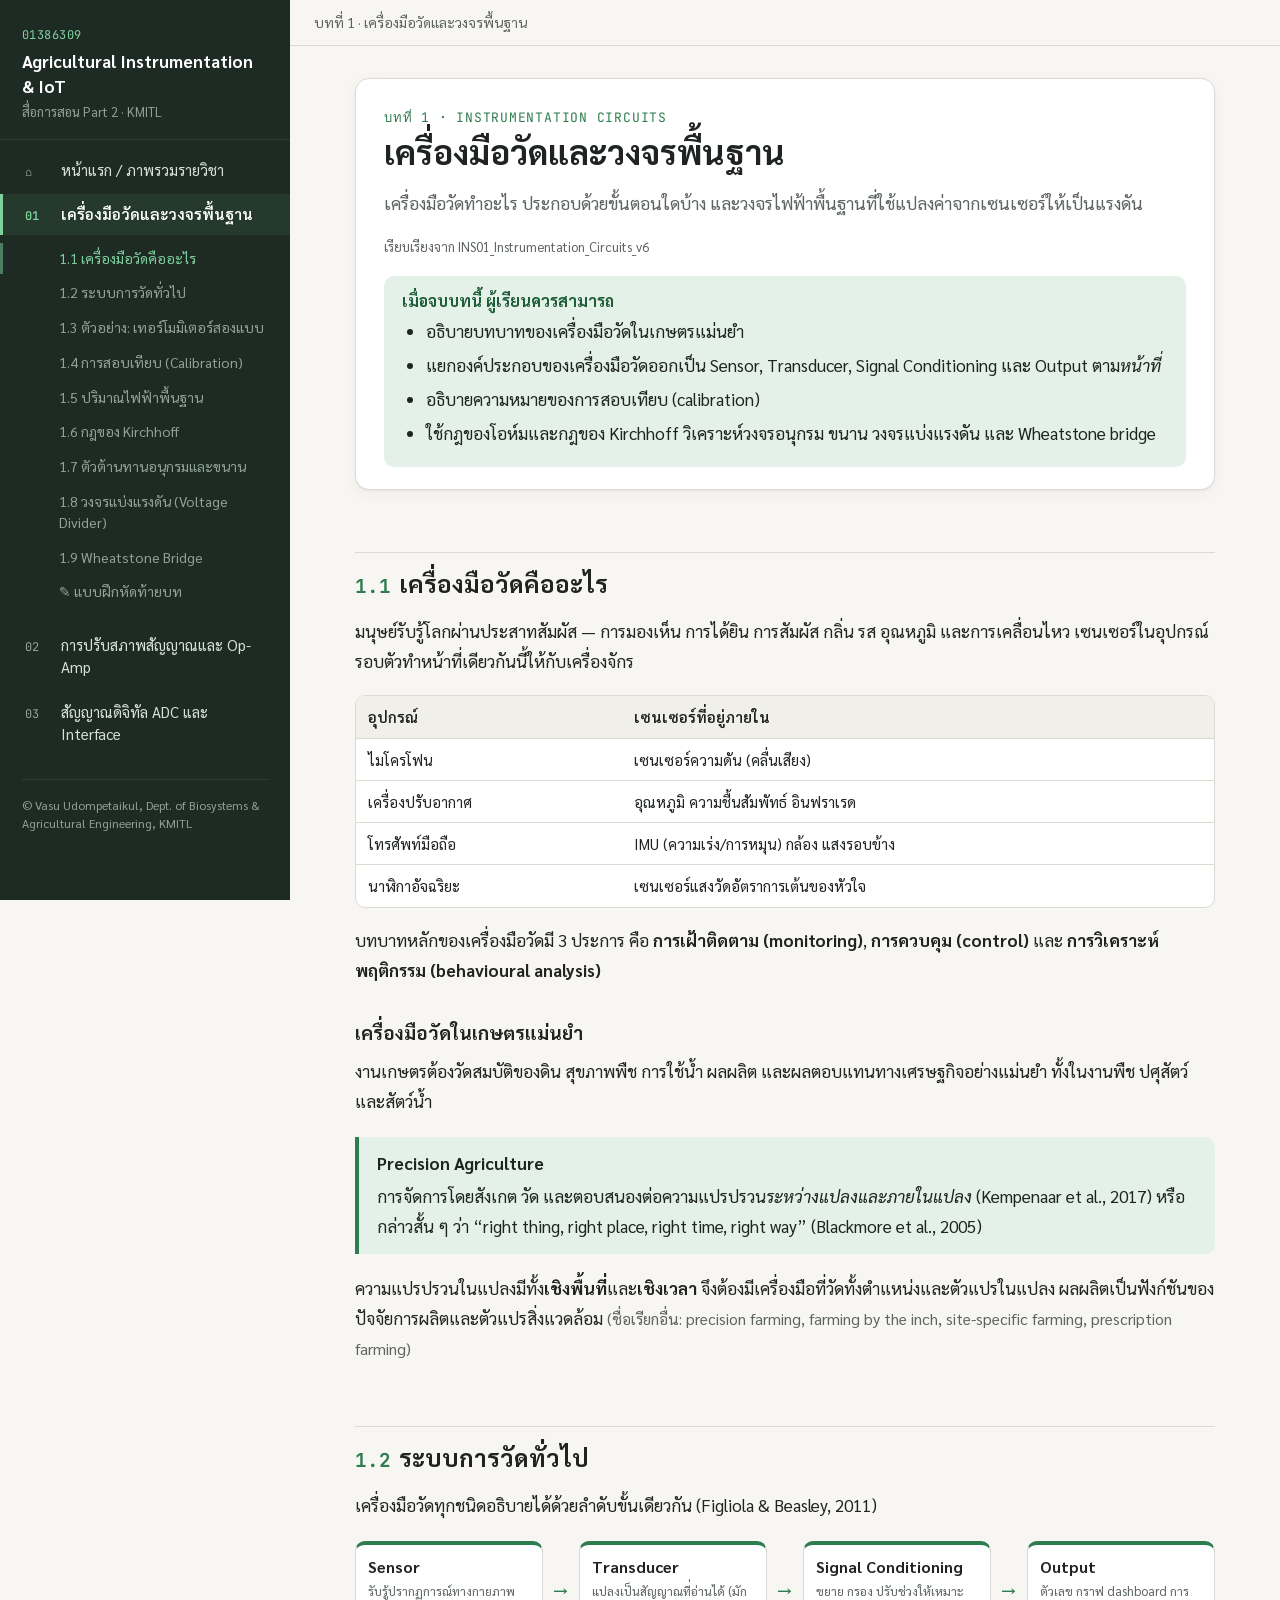
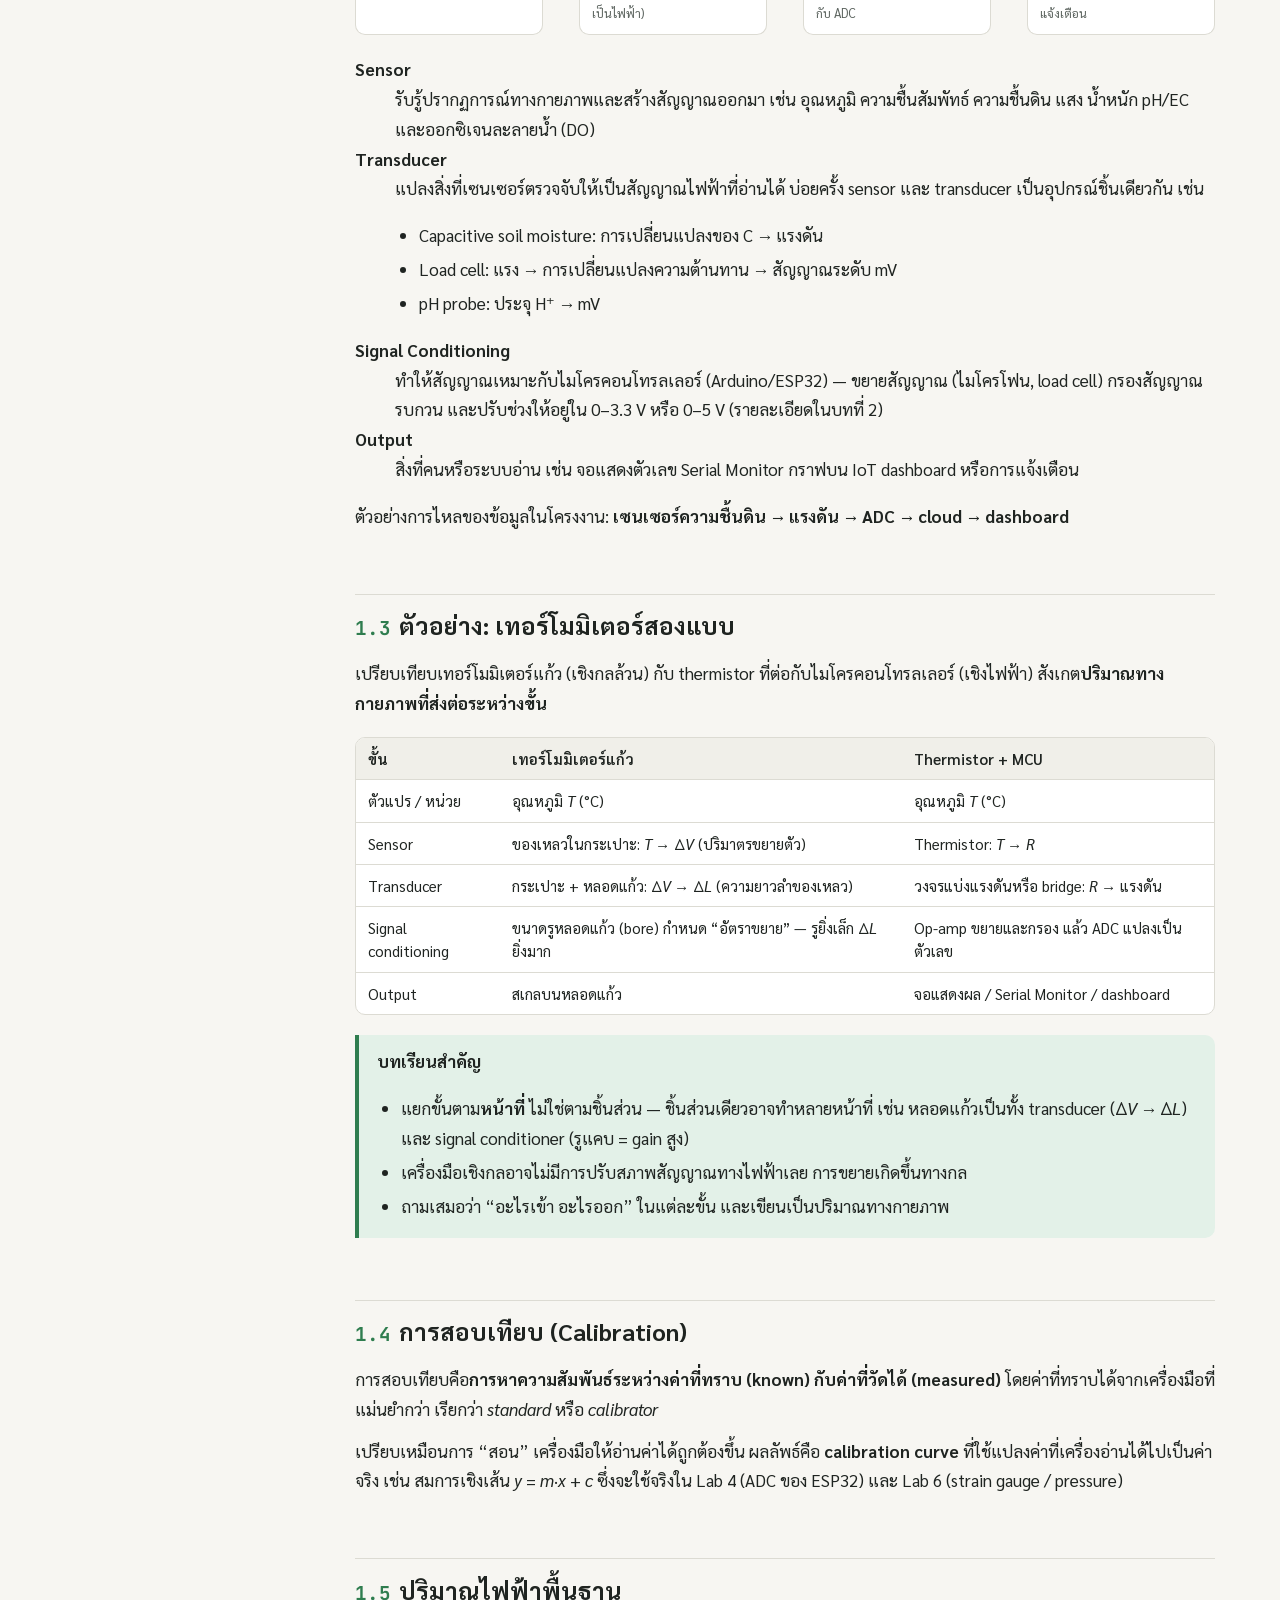
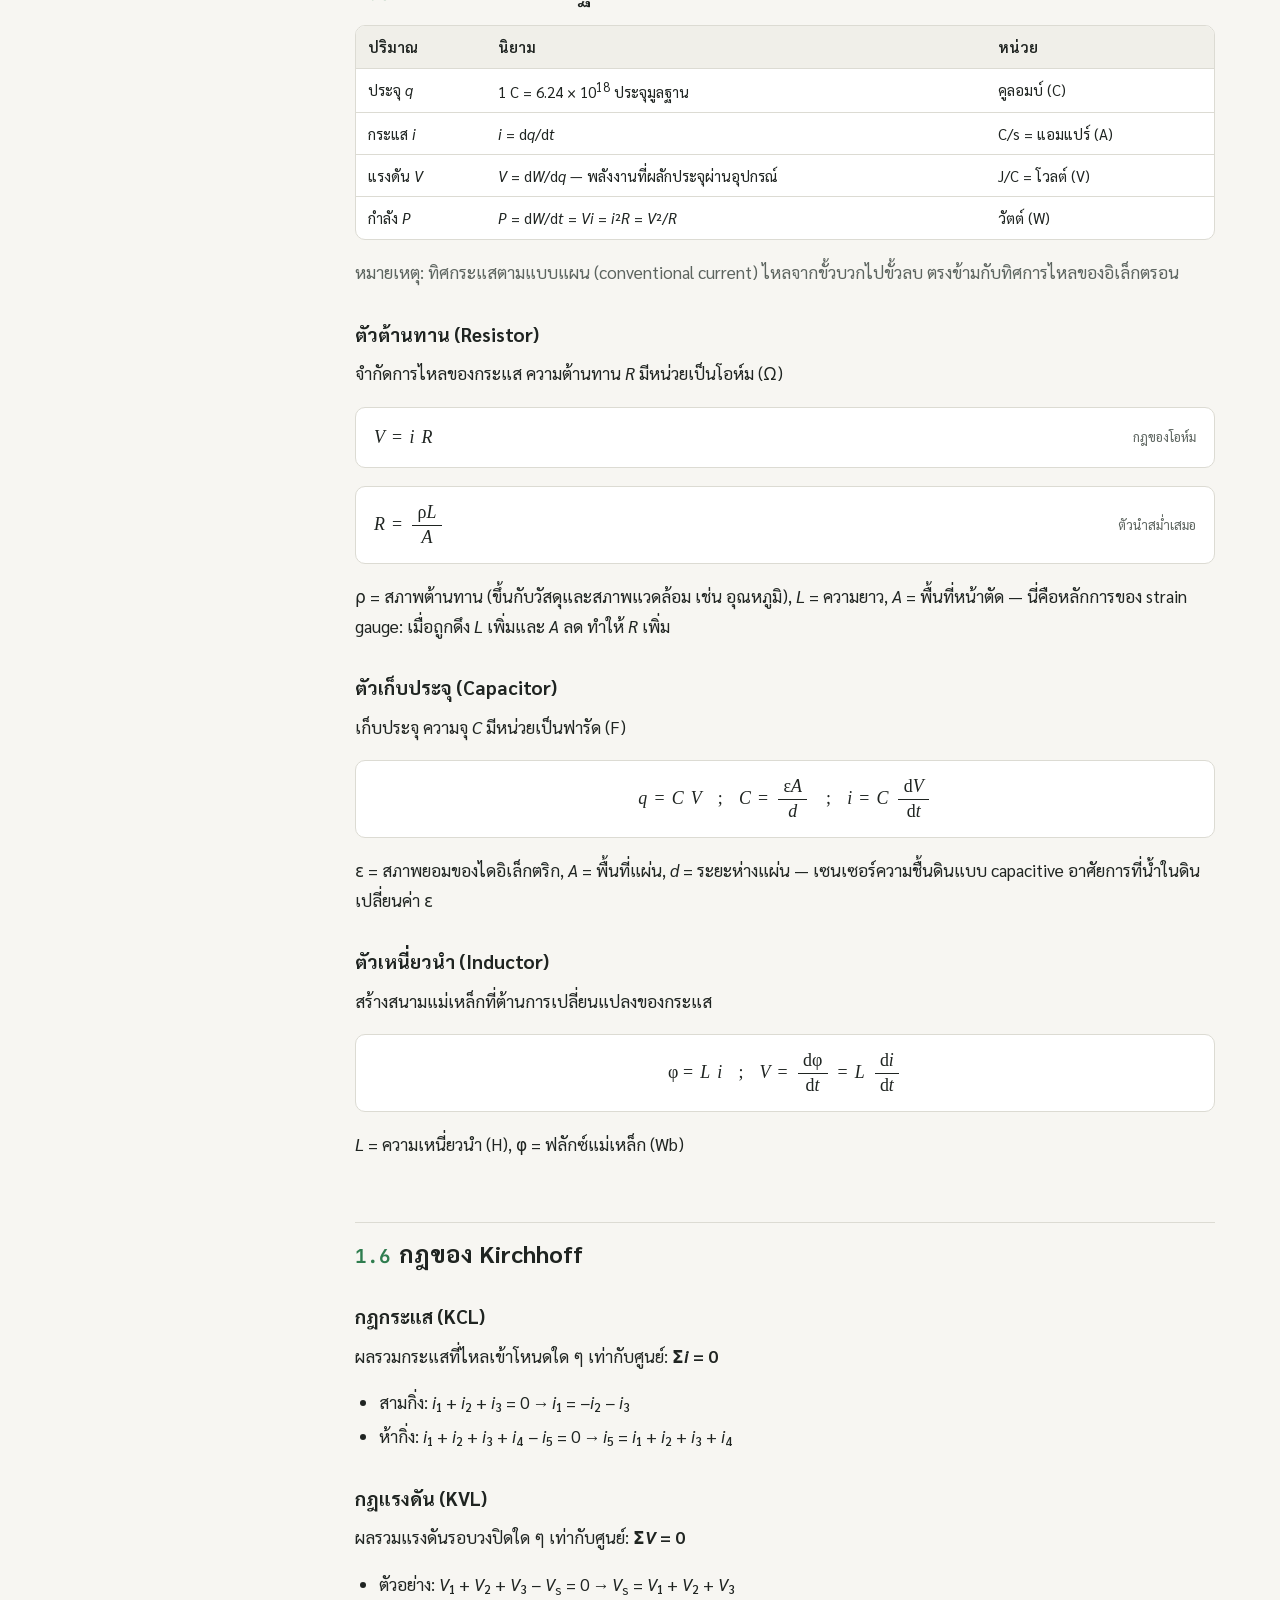
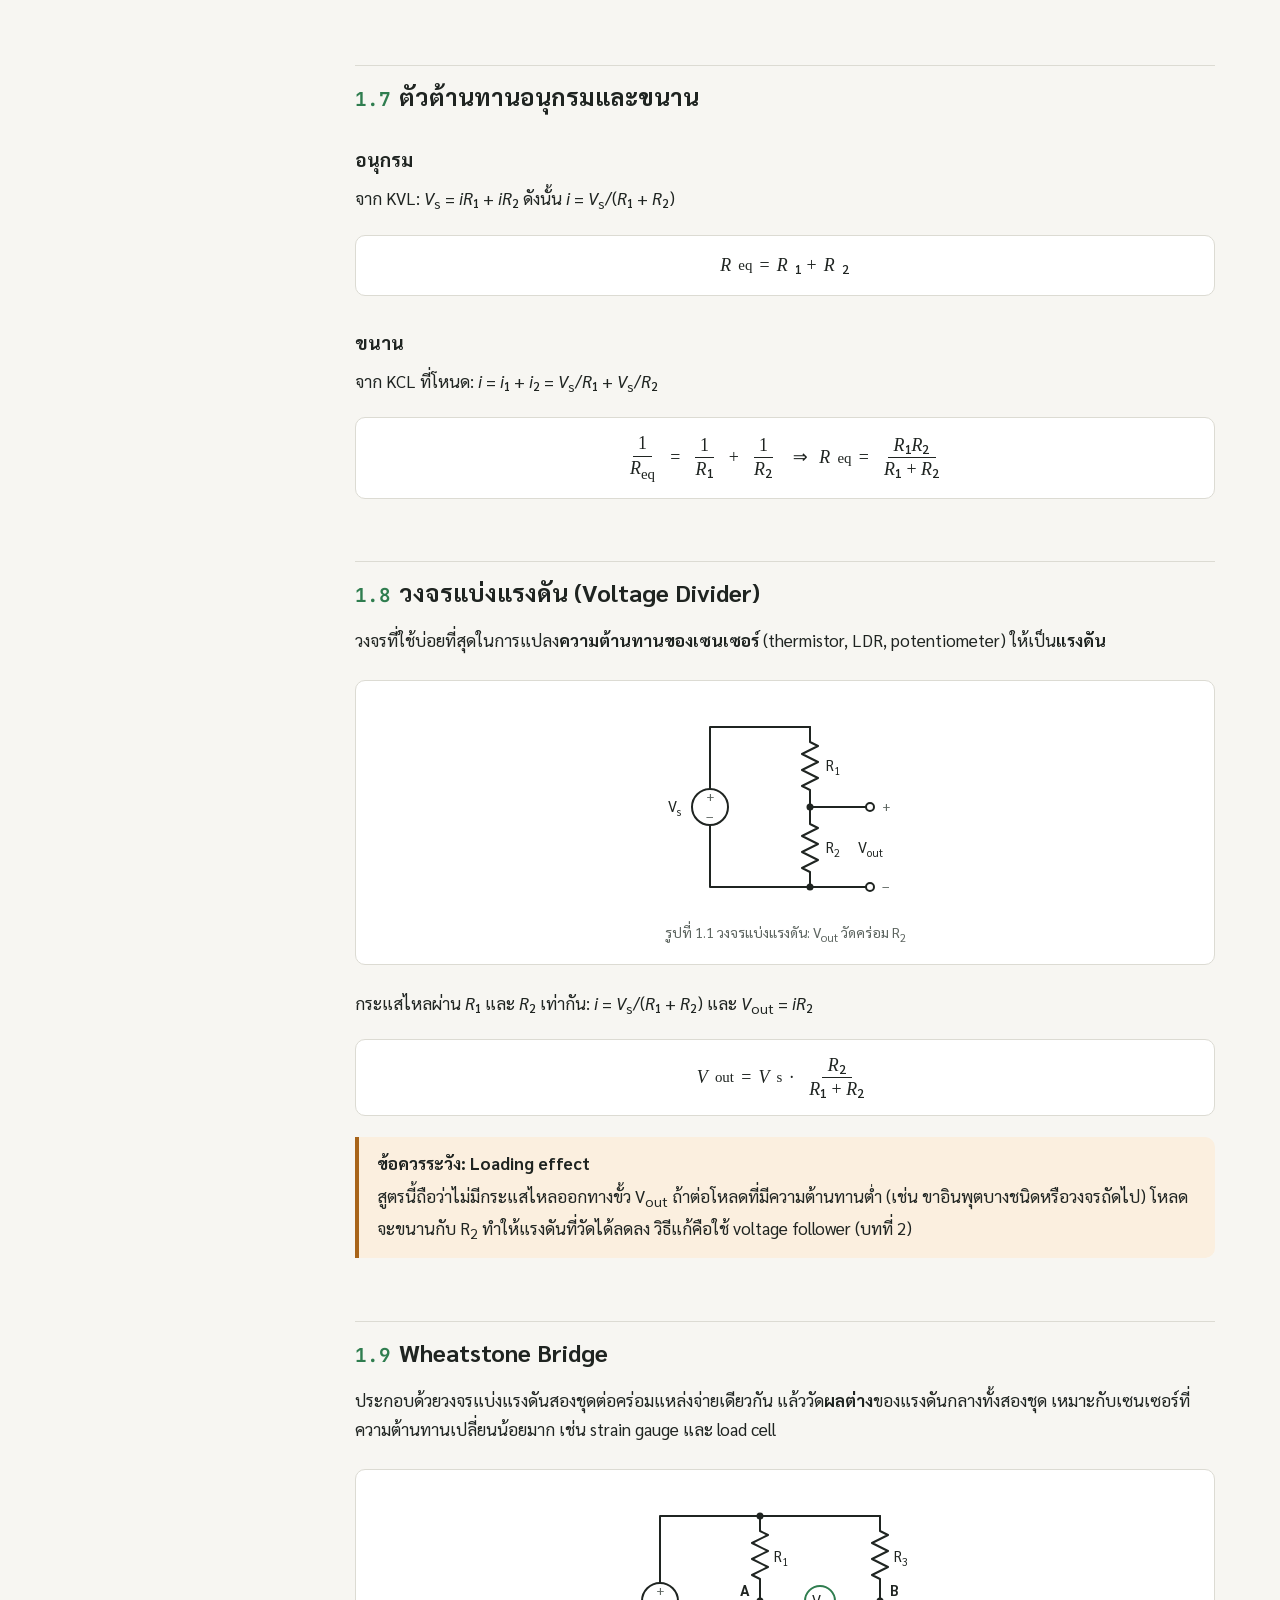
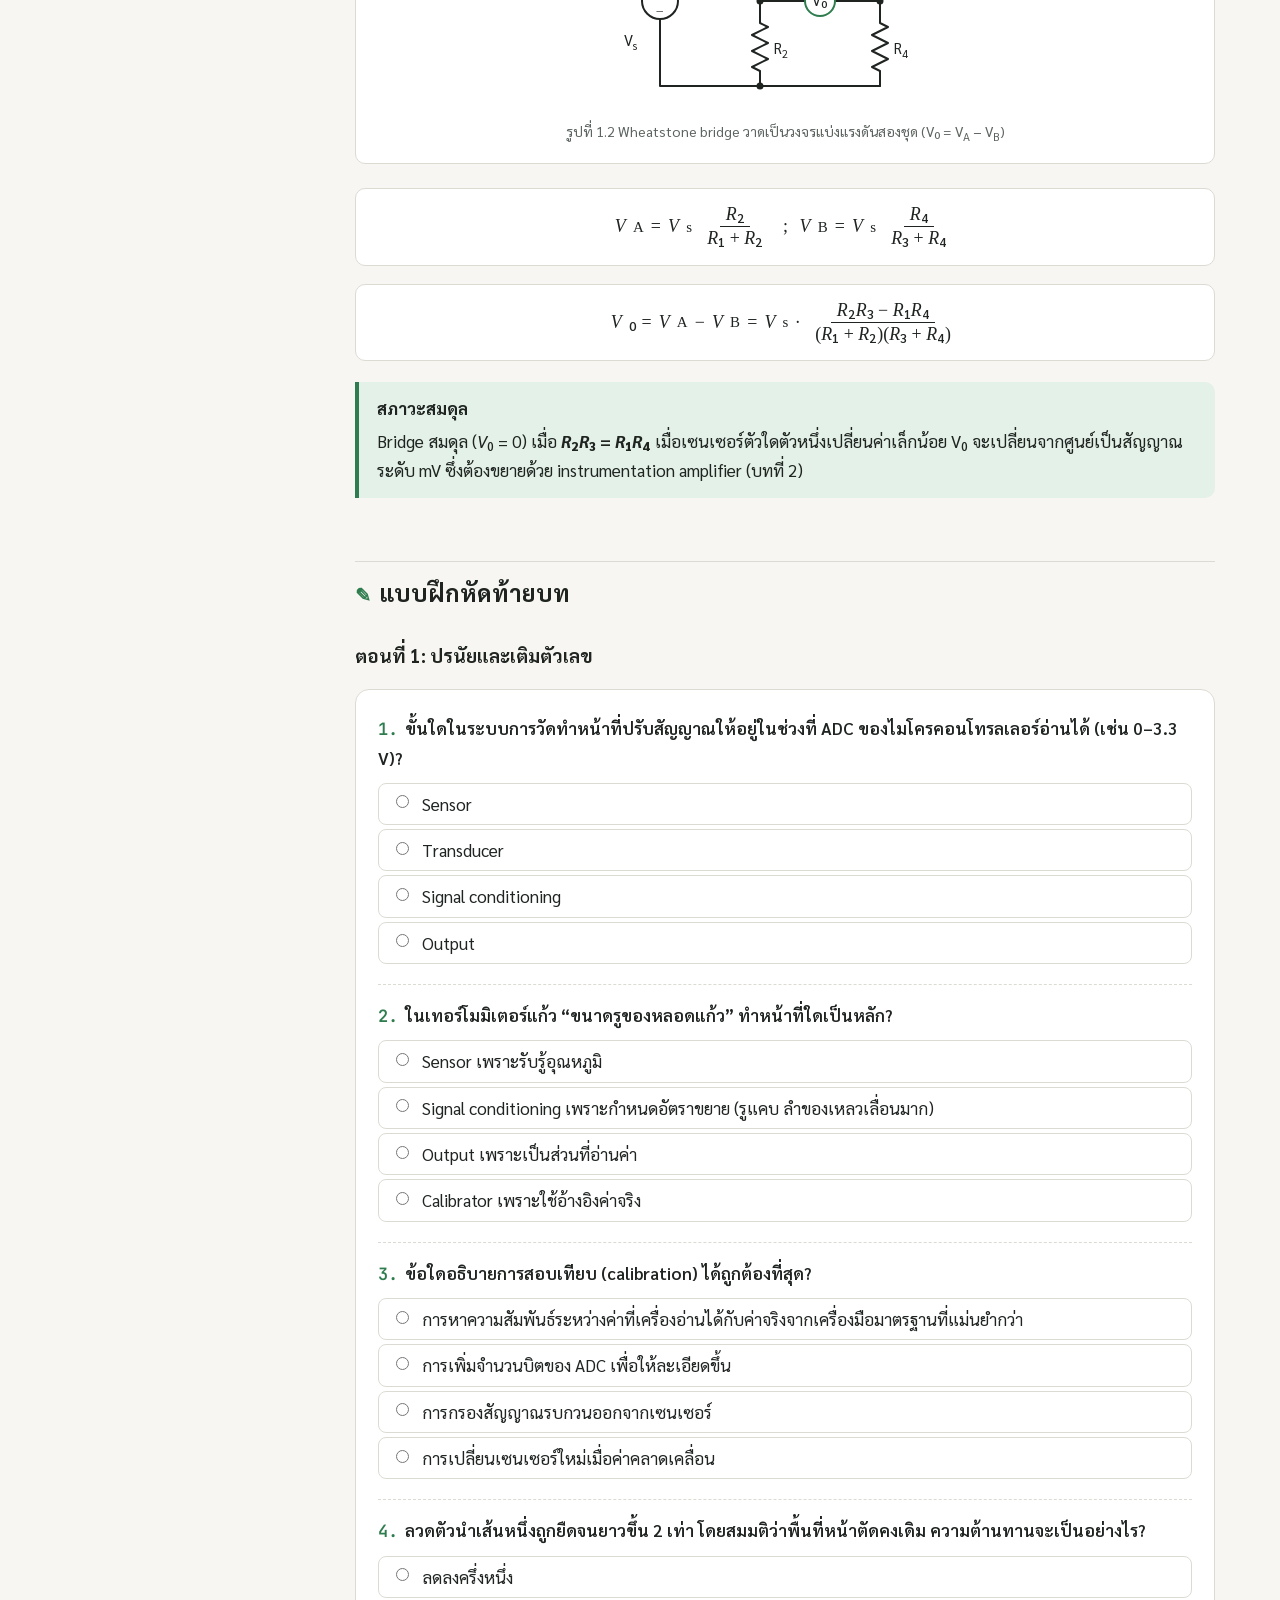
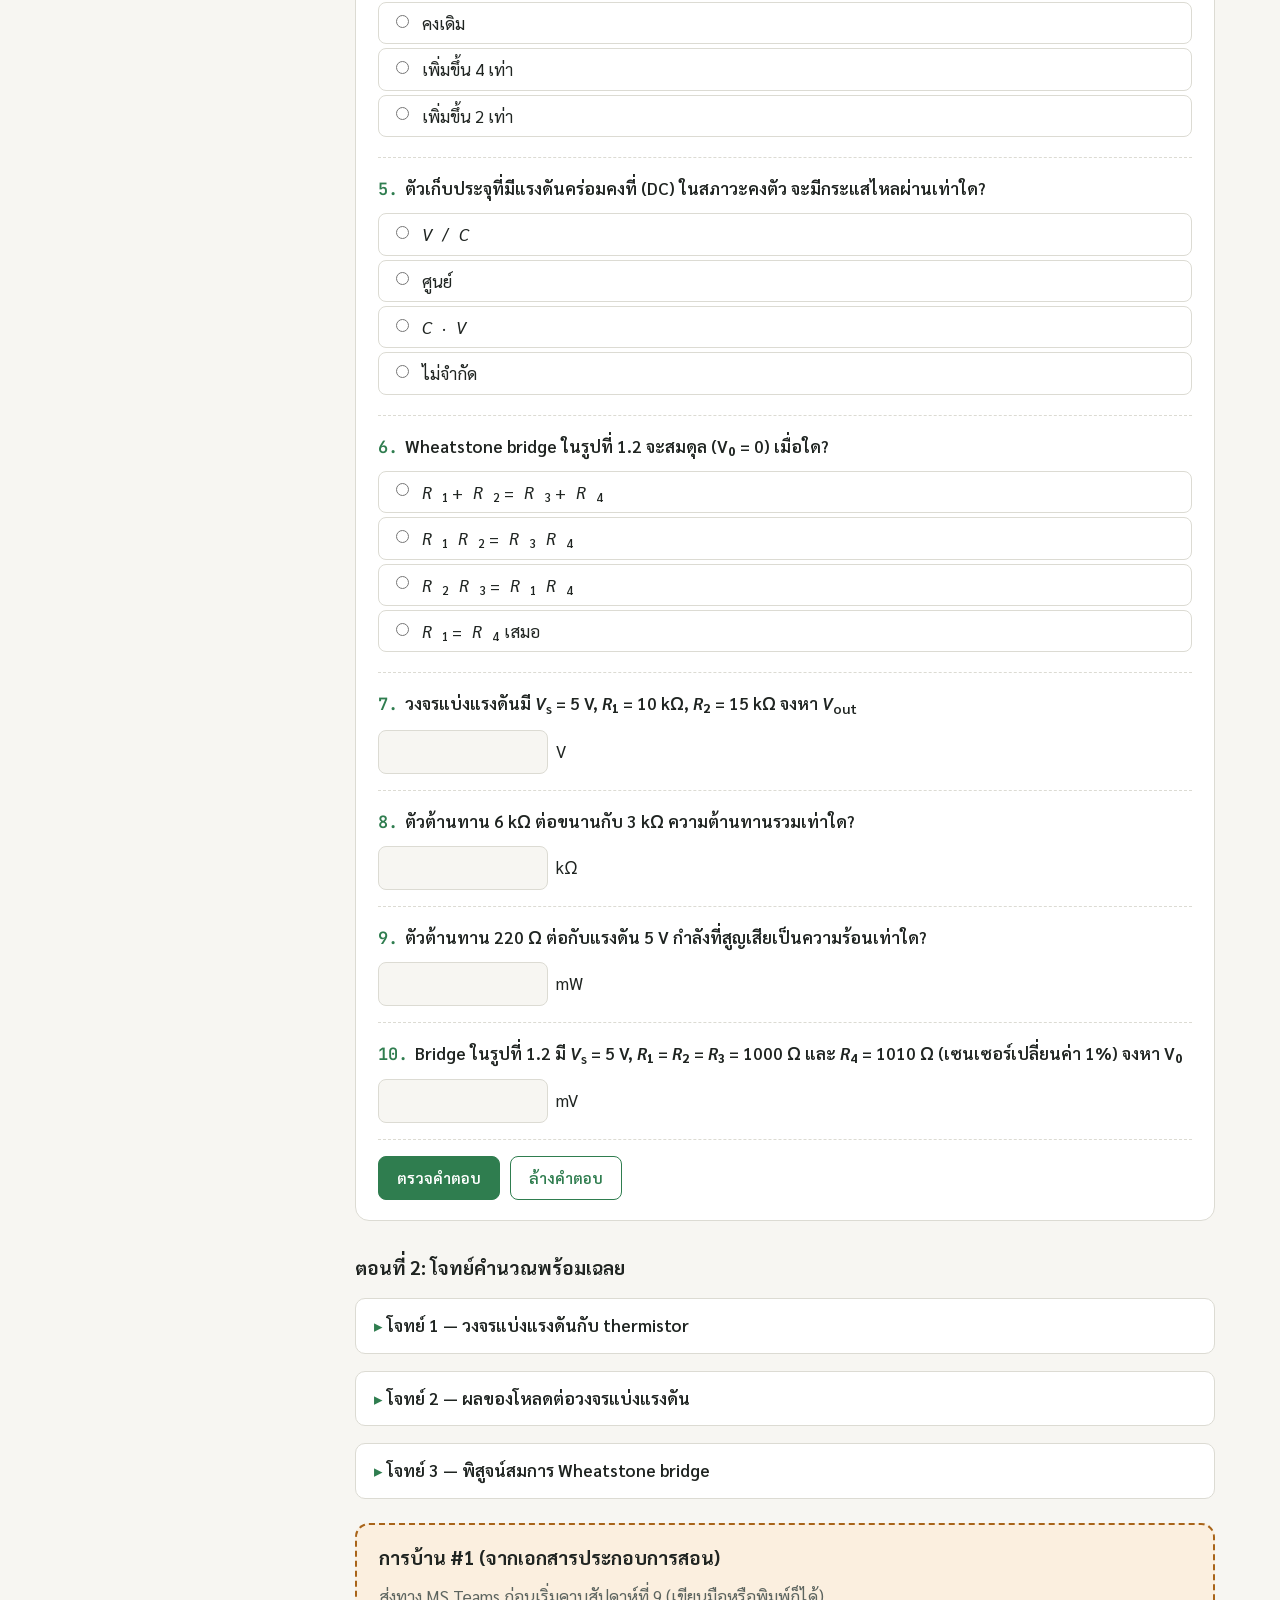
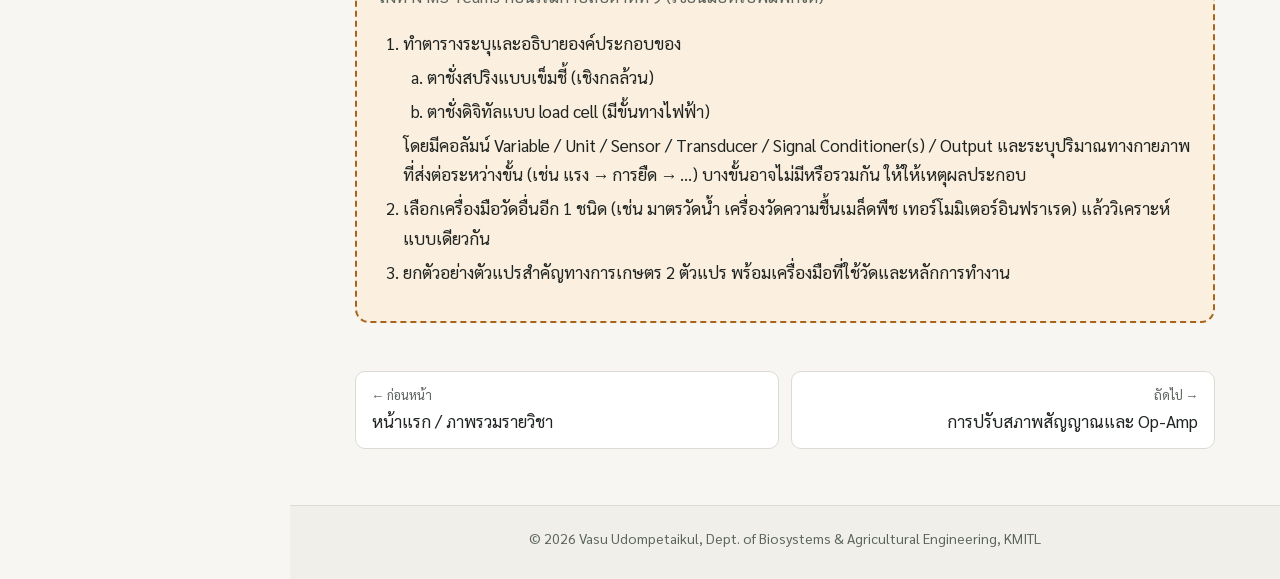
==== ch1-circuits.html @ 0ede0fc2 "Move site to repo root so GitHub Pages serves index.html Co-Authored-By: Claude Opus 5.5 (1M context" ====
<!doctype html>
<html lang="th">
<head>
<meta charset="utf-8">
<meta name="viewport" content="width=device-width, initial-scale=1">
<title>บทที่ 1 เครื่องมือวัดและวงจรพื้นฐาน</title>
<link rel="stylesheet" href="style.css">
<script src="sidebar.js" defer></script>
<script src="quiz.js" defer></script>
</head>
<body>
<nav id="sidebar" class="sidebar" aria-label="สารบัญ"></nav>

<div class="page">
  <header class="topbar">
    <button class="menu-btn" type="button" aria-label="เปิดเมนู">☰</button>
    <span class="crumb">บทที่ 1 · เครื่องมือวัดและวงจรพื้นฐาน</span>
  </header>

  <main class="content">
    <header class="chapter-head">
      <div class="eyebrow">บทที่ 1 · Instrumentation Circuits</div>
      <h1>เครื่องมือวัดและวงจรพื้นฐาน</h1>
      <p class="lead">เครื่องมือวัดทำอะไร ประกอบด้วยขั้นตอนใดบ้าง และวงจรไฟฟ้าพื้นฐานที่ใช้แปลงค่าจากเซนเซอร์ให้เป็นแรงดัน</p>
      <div class="source">เรียบเรียงจาก INS01_Instrumentation_Circuits_v6</div>
      <div class="objectives">
        <h4>เมื่อจบบทนี้ ผู้เรียนควรสามารถ</h4>
        <ul>
          <li>อธิบายบทบาทของเครื่องมือวัดในเกษตรแม่นยำ</li>
          <li>แยกองค์ประกอบของเครื่องมือวัดออกเป็น Sensor, Transducer, Signal Conditioning และ Output ตาม<em>หน้าที่</em></li>
          <li>อธิบายความหมายของการสอบเทียบ (calibration)</li>
          <li>ใช้กฎของโอห์มและกฎของ Kirchhoff วิเคราะห์วงจรอนุกรม ขนาน วงจรแบ่งแรงดัน และ Wheatstone bridge</li>
        </ul>
      </div>
    </header>

    <!-- ===================================================== -->
    <h2 id="concepts"><span class="sec-no">1.1</span>เครื่องมือวัดคืออะไร</h2>
    <p>มนุษย์รับรู้โลกผ่านประสาทสัมผัส — การมองเห็น การได้ยิน การสัมผัส กลิ่น รส อุณหภูมิ และการเคลื่อนไหว
       เซนเซอร์ในอุปกรณ์รอบตัวทำหน้าที่เดียวกันนี้ให้กับเครื่องจักร</p>
    <div class="table-wrap">
      <table>
        <thead><tr><th>อุปกรณ์</th><th>เซนเซอร์ที่อยู่ภายใน</th></tr></thead>
        <tbody>
          <tr><td>ไมโครโฟน</td><td>เซนเซอร์ความดัน (คลื่นเสียง)</td></tr>
          <tr><td>เครื่องปรับอากาศ</td><td>อุณหภูมิ ความชื้นสัมพัทธ์ อินฟราเรด</td></tr>
          <tr><td>โทรศัพท์มือถือ</td><td>IMU (ความเร่ง/การหมุน) กล้อง แสงรอบข้าง</td></tr>
          <tr><td>นาฬิกาอัจฉริยะ</td><td>เซนเซอร์แสงวัดอัตราการเต้นของหัวใจ</td></tr>
        </tbody>
      </table>
    </div>
    <p>บทบาทหลักของเครื่องมือวัดมี 3 ประการ คือ <strong>การเฝ้าติดตาม (monitoring)</strong>,
       <strong>การควบคุม (control)</strong> และ <strong>การวิเคราะห์พฤติกรรม (behavioural analysis)</strong></p>

    <h3>เครื่องมือวัดในเกษตรแม่นยำ</h3>
    <p>งานเกษตรต้องวัดสมบัติของดิน สุขภาพพืช การใช้น้ำ ผลผลิต และผลตอบแทนทางเศรษฐกิจอย่างแม่นยำ
       ทั้งในงานพืช ปศุสัตว์ และสัตว์น้ำ</p>
    <div class="callout key">
      <span class="title">Precision Agriculture</span>
      การจัดการโดยสังเกต วัด และตอบสนองต่อความแปรปรวน<em>ระหว่างแปลงและภายในแปลง</em> (Kempenaar et al., 2017)
      หรือกล่าวสั้น ๆ ว่า “right thing, right place, right time, right way” (Blackmore et al., 2005)
    </div>
    <p>ความแปรปรวนในแปลงมีทั้ง<strong>เชิงพื้นที่</strong>และ<strong>เชิงเวลา</strong> จึงต้องมีเครื่องมือที่วัดทั้งตำแหน่งและตัวแปรในแปลง
       ผลผลิตเป็นฟังก์ชันของปัจจัยการผลิตและตัวแปรสิ่งแวดล้อม
       <span class="en">(ชื่อเรียกอื่น: precision farming, farming by the inch, site-specific farming, prescription farming)</span></p>

    <!-- ===================================================== -->
    <h2 id="measurement-system"><span class="sec-no">1.2</span>ระบบการวัดทั่วไป</h2>
    <p>เครื่องมือวัดทุกชนิดอธิบายได้ด้วยลำดับขั้นเดียวกัน (Figliola &amp; Beasley, 2011)</p>

    <div class="chain">
      <div class="stage"><b>Sensor</b><small>รับรู้ปรากฏการณ์ทางกายภาพ</small></div>
      <div class="arrow">→</div>
      <div class="stage"><b>Transducer</b><small>แปลงเป็นสัญญาณที่อ่านได้ (มักเป็นไฟฟ้า)</small></div>
      <div class="arrow">→</div>
      <div class="stage"><b>Signal Conditioning</b><small>ขยาย กรอง ปรับช่วงให้เหมาะกับ ADC</small></div>
      <div class="arrow">→</div>
      <div class="stage"><b>Output</b><small>ตัวเลข กราฟ dashboard การแจ้งเตือน</small></div>
    </div>

    <dl>
      <dt><strong>Sensor</strong></dt>
      <dd>รับรู้ปรากฏการณ์ทางกายภาพและสร้างสัญญาณออกมา เช่น อุณหภูมิ ความชื้นสัมพัทธ์ ความชื้นดิน แสง น้ำหนัก pH/EC และออกซิเจนละลายน้ำ (DO)</dd>
      <dt><strong>Transducer</strong></dt>
      <dd>แปลงสิ่งที่เซนเซอร์ตรวจจับให้เป็นสัญญาณไฟฟ้าที่อ่านได้ บ่อยครั้ง sensor และ transducer เป็นอุปกรณ์ชิ้นเดียวกัน เช่น
        <ul>
          <li>Capacitive soil moisture: การเปลี่ยนแปลงของ C → แรงดัน</li>
          <li>Load cell: แรง → การเปลี่ยนแปลงความต้านทาน → สัญญาณระดับ mV</li>
          <li>pH probe: ประจุ H⁺ → mV</li>
        </ul>
      </dd>
      <dt><strong>Signal Conditioning</strong></dt>
      <dd>ทำให้สัญญาณเหมาะกับไมโครคอนโทรลเลอร์ (Arduino/ESP32) — ขยายสัญญาณ (ไมโครโฟน, load cell) กรองสัญญาณรบกวน
          และปรับช่วงให้อยู่ใน 0–3.3 V หรือ 0–5 V (รายละเอียดในบทที่ 2)</dd>
      <dt><strong>Output</strong></dt>
      <dd>สิ่งที่คนหรือระบบอ่าน เช่น จอแสดงตัวเลข Serial Monitor กราฟบน IoT dashboard หรือการแจ้งเตือน</dd>
    </dl>

    <p>ตัวอย่างการไหลของข้อมูลในโครงงาน: <strong>เซนเซอร์ความชื้นดิน → แรงดัน → ADC → cloud → dashboard</strong></p>

    <!-- ===================================================== -->
    <h2 id="thermometer"><span class="sec-no">1.3</span>ตัวอย่าง: เทอร์โมมิเตอร์สองแบบ</h2>
    <p>เปรียบเทียบเทอร์โมมิเตอร์แก้ว (เชิงกลล้วน) กับ thermistor ที่ต่อกับไมโครคอนโทรลเลอร์ (เชิงไฟฟ้า)
       สังเกต<strong>ปริมาณทางกายภาพที่ส่งต่อระหว่างขั้น</strong></p>
    <div class="table-wrap">
      <table>
        <thead><tr><th>ขั้น</th><th>เทอร์โมมิเตอร์แก้ว</th><th>Thermistor + MCU</th></tr></thead>
        <tbody>
          <tr><td>ตัวแปร / หน่วย</td><td>อุณหภูมิ <var>T</var> (°C)</td><td>อุณหภูมิ <var>T</var> (°C)</td></tr>
          <tr><td>Sensor</td><td>ของเหลวในกระเปาะ: <var>T</var> → Δ<var>V</var> (ปริมาตรขยายตัว)</td><td>Thermistor: <var>T</var> → <var>R</var></td></tr>
          <tr><td>Transducer</td><td>กระเปาะ + หลอดแก้ว: Δ<var>V</var> → Δ<var>L</var> (ความยาวลำของเหลว)</td><td>วงจรแบ่งแรงดันหรือ bridge: <var>R</var> → แรงดัน</td></tr>
          <tr><td>Signal conditioning</td><td>ขนาดรูหลอดแก้ว (bore) กำหนด “อัตราขยาย” — รูยิ่งเล็ก Δ<var>L</var> ยิ่งมาก</td><td>Op-amp ขยายและกรอง แล้ว ADC แปลงเป็นตัวเลข</td></tr>
          <tr><td>Output</td><td>สเกลบนหลอดแก้ว</td><td>จอแสดงผล / Serial Monitor / dashboard</td></tr>
        </tbody>
      </table>
    </div>
    <div class="callout key">
      <span class="title">บทเรียนสำคัญ</span>
      <ul>
        <li>แยกขั้นตาม<strong>หน้าที่</strong> ไม่ใช่ตามชิ้นส่วน — ชิ้นส่วนเดียวอาจทำหลายหน้าที่ เช่น หลอดแก้วเป็นทั้ง transducer (Δ<var>V</var> → Δ<var>L</var>) และ signal conditioner (รูแคบ = gain สูง)</li>
        <li>เครื่องมือเชิงกลอาจไม่มีการปรับสภาพสัญญาณทางไฟฟ้าเลย การขยายเกิดขึ้นทางกล</li>
        <li>ถามเสมอว่า “อะไรเข้า อะไรออก” ในแต่ละขั้น และเขียนเป็นปริมาณทางกายภาพ</li>
      </ul>
    </div>

    <!-- ===================================================== -->
    <h2 id="calibration"><span class="sec-no">1.4</span>การสอบเทียบ (Calibration)</h2>
    <p>การสอบเทียบคือ<strong>การหาความสัมพันธ์ระหว่างค่าที่ทราบ (known) กับค่าที่วัดได้ (measured)</strong>
       โดยค่าที่ทราบได้จากเครื่องมือที่แม่นยำกว่า เรียกว่า <em>standard</em> หรือ <em>calibrator</em></p>
    <p>เปรียบเหมือนการ “สอน” เครื่องมือให้อ่านค่าได้ถูกต้องขึ้น ผลลัพธ์คือ <strong>calibration curve</strong>
       ที่ใช้แปลงค่าที่เครื่องอ่านได้ไปเป็นค่าจริง เช่น สมการเชิงเส้น <var>y</var> = <var>m</var>·<var>x</var> + <var>c</var>
       ซึ่งจะใช้จริงใน Lab 4 (ADC ของ ESP32) และ Lab 6 (strain gauge / pressure)</p>

    <!-- ===================================================== -->
    <h2 id="basics"><span class="sec-no">1.5</span>ปริมาณไฟฟ้าพื้นฐาน</h2>
    <div class="table-wrap">
      <table>
        <thead><tr><th>ปริมาณ</th><th>นิยาม</th><th>หน่วย</th></tr></thead>
        <tbody>
          <tr><td>ประจุ <var>q</var></td><td>1 C = 6.24 × 10<sup>18</sup> ประจุมูลฐาน</td><td>คูลอมบ์ (C)</td></tr>
          <tr><td>กระแส <var>i</var></td><td><var>i</var> = d<var>q</var>/d<var>t</var></td><td>C/s = แอมแปร์ (A)</td></tr>
          <tr><td>แรงดัน <var>V</var></td><td><var>V</var> = d<var>W</var>/d<var>q</var> — พลังงานที่ผลักประจุผ่านอุปกรณ์</td><td>J/C = โวลต์ (V)</td></tr>
          <tr><td>กำลัง <var>P</var></td><td><var>P</var> = d<var>W</var>/d<var>t</var> = <var>Vi</var> = <var>i</var>²<var>R</var> = <var>V</var>²/<var>R</var></td><td>วัตต์ (W)</td></tr>
        </tbody>
      </table>
    </div>
    <p class="muted">หมายเหตุ: ทิศกระแสตามแบบแผน (conventional current) ไหลจากขั้วบวกไปขั้วลบ ตรงข้ามกับทิศการไหลของอิเล็กตรอน</p>

    <h3>ตัวต้านทาน (Resistor)</h3>
    <p>จำกัดการไหลของกระแส ความต้านทาน <var>R</var> มีหน่วยเป็นโอห์ม (Ω)</p>
    <div class="eq"><var>V</var> = <var>i</var><var>R</var> <span class="label">กฎของโอห์ม</span></div>
    <div class="eq"><var>R</var> = <span class="frac"><span>ρ<var>L</var></span><span><var>A</var></span></span> <span class="label">ตัวนำสม่ำเสมอ</span></div>
    <p>ρ = สภาพต้านทาน (ขึ้นกับวัสดุและสภาพแวดล้อม เช่น อุณหภูมิ), <var>L</var> = ความยาว, <var>A</var> = พื้นที่หน้าตัด
       — นี่คือหลักการของ strain gauge: เมื่อถูกดึง <var>L</var> เพิ่มและ <var>A</var> ลด ทำให้ <var>R</var> เพิ่ม</p>

    <h3>ตัวเก็บประจุ (Capacitor)</h3>
    <p>เก็บประจุ ความจุ <var>C</var> มีหน่วยเป็นฟารัด (F)</p>
    <div class="eq"><var>q</var> = <var>C</var><var>V</var> &nbsp;&nbsp;;&nbsp;&nbsp; <var>C</var> = <span class="frac"><span>ε<var>A</var></span><span><var>d</var></span></span> &nbsp;&nbsp;;&nbsp;&nbsp; <var>i</var> = <var>C</var><span class="frac"><span>d<var>V</var></span><span>d<var>t</var></span></span></div>
    <p>ε = สภาพยอมของไดอิเล็กตริก, <var>A</var> = พื้นที่แผ่น, <var>d</var> = ระยะห่างแผ่น
       — เซนเซอร์ความชื้นดินแบบ capacitive อาศัยการที่น้ำในดินเปลี่ยนค่า ε</p>

    <h3>ตัวเหนี่ยวนำ (Inductor)</h3>
    <p>สร้างสนามแม่เหล็กที่ต้านการเปลี่ยนแปลงของกระแส</p>
    <div class="eq">φ = <var>L</var><var>i</var> &nbsp;&nbsp;;&nbsp;&nbsp; <var>V</var> = <span class="frac"><span>dφ</span><span>d<var>t</var></span></span> = <var>L</var><span class="frac"><span>d<var>i</var></span><span>d<var>t</var></span></span></div>
    <p><var>L</var> = ความเหนี่ยวนำ (H), φ = ฟลักซ์แม่เหล็ก (Wb)</p>

    <!-- ===================================================== -->
    <h2 id="kirchhoff"><span class="sec-no">1.6</span>กฎของ Kirchhoff</h2>
    <h3>กฎกระแส (KCL)</h3>
    <p>ผลรวมกระแสที่ไหลเข้าโหนดใด ๆ เท่ากับศูนย์: <strong>Σ<var>i</var> = 0</strong></p>
    <ul>
      <li>สามกิ่ง: <var>i</var>₁ + <var>i</var>₂ + <var>i</var>₃ = 0 → <var>i</var>₁ = −<var>i</var>₂ − <var>i</var>₃</li>
      <li>ห้ากิ่ง: <var>i</var>₁ + <var>i</var>₂ + <var>i</var>₃ + <var>i</var>₄ − <var>i</var>₅ = 0 → <var>i</var>₅ = <var>i</var>₁ + <var>i</var>₂ + <var>i</var>₃ + <var>i</var>₄</li>
    </ul>
    <h3>กฎแรงดัน (KVL)</h3>
    <p>ผลรวมแรงดันรอบวงปิดใด ๆ เท่ากับศูนย์: <strong>Σ<var>V</var> = 0</strong></p>
    <ul>
      <li>ตัวอย่าง: <var>V</var>₁ + <var>V</var>₂ + <var>V</var>₃ − <var>V</var><sub>s</sub> = 0 → <var>V</var><sub>s</sub> = <var>V</var>₁ + <var>V</var>₂ + <var>V</var>₃</li>
    </ul>

    <!-- ===================================================== -->
    <h2 id="series-parallel"><span class="sec-no">1.7</span>ตัวต้านทานอนุกรมและขนาน</h2>
    <h3>อนุกรม</h3>
    <p>จาก KVL: <var>V</var><sub>s</sub> = <var>iR</var>₁ + <var>iR</var>₂ ดังนั้น <var>i</var> = <var>V</var><sub>s</sub>/(<var>R</var>₁ + <var>R</var>₂)</p>
    <div class="eq"><var>R</var><sub>eq</sub> = <var>R</var>₁ + <var>R</var>₂</div>
    <h3>ขนาน</h3>
    <p>จาก KCL ที่โหนด: <var>i</var> = <var>i</var>₁ + <var>i</var>₂ = <var>V</var><sub>s</sub>/<var>R</var>₁ + <var>V</var><sub>s</sub>/<var>R</var>₂</p>
    <div class="eq"><span class="frac"><span>1</span><span><var>R</var><sub>eq</sub></span></span> = <span class="frac"><span>1</span><span><var>R</var>₁</span></span> + <span class="frac"><span>1</span><span><var>R</var>₂</span></span>
      &nbsp;⇒&nbsp; <var>R</var><sub>eq</sub> = <span class="frac"><span><var>R</var>₁<var>R</var>₂</span><span><var>R</var>₁ + <var>R</var>₂</span></span></div>

    <!-- ===================================================== -->
    <h2 id="divider"><span class="sec-no">1.8</span>วงจรแบ่งแรงดัน (Voltage Divider)</h2>
    <p>วงจรที่ใช้บ่อยที่สุดในการแปลง<strong>ความต้านทานของเซนเซอร์</strong> (thermistor, LDR, potentiometer) ให้เป็น<strong>แรงดัน</strong></p>

    <figure>
      <svg viewBox="0 0 250 215" width="250" role="img" aria-label="วงจรแบ่งแรงดัน">
        <circle class="comp" cx="50" cy="110" r="18"/>
        <text class="lbl-sm" x="50" y="104" text-anchor="middle">+</text>
        <text class="lbl-sm" x="50" y="124" text-anchor="middle">−</text>
        <text class="lbl" x="8" y="115">V<tspan font-size="11" dy="4">s</tspan></text>
        <path class="wire" d="M50 92 V30 H150"/>
        <path class="wire" d="M150 30 V45 l8 4 l-16 8 l16 8 l-16 8 l16 8 l-16 8 l8 4 V110"/>
        <path class="wire" d="M150 110 V127 l8 4 l-16 8 l16 8 l-16 8 l16 8 l-16 8 l8 4 V190"/>
        <path class="wire" d="M150 190 H50 V128"/>
        <path class="wire" d="M150 110 H206"/>
        <path class="wire" d="M150 190 H206"/>
        <circle class="dot" cx="150" cy="110" r="3.5"/>
        <circle class="dot" cx="150" cy="190" r="3.5"/>
        <circle class="term" cx="210" cy="110" r="4"/>
        <circle class="term" cx="210" cy="190" r="4"/>
        <text class="lbl" x="166" y="74">R<tspan font-size="11" dy="4">1</tspan></text>
        <text class="lbl" x="166" y="156">R<tspan font-size="11" dy="4">2</tspan></text>
        <text class="lbl" x="210" y="156" text-anchor="middle">V<tspan font-size="11" dy="4">out</tspan></text>
        <text class="lbl-sm" x="222" y="114">+</text>
        <text class="lbl-sm" x="222" y="194">−</text>
      </svg>
      <figcaption>รูปที่ 1.1 วงจรแบ่งแรงดัน: V<sub>out</sub> วัดคร่อม R<sub>2</sub></figcaption>
    </figure>

    <p>กระแสไหลผ่าน <var>R</var>₁ และ <var>R</var>₂ เท่ากัน: <var>i</var> = <var>V</var><sub>s</sub>/(<var>R</var>₁ + <var>R</var>₂) และ <var>V</var><sub>out</sub> = <var>iR</var>₂</p>
    <div class="eq"><var>V</var><sub>out</sub> = <var>V</var><sub>s</sub> · <span class="frac"><span><var>R</var>₂</span><span><var>R</var>₁ + <var>R</var>₂</span></span></div>

    <div class="callout warn">
      <span class="title">ข้อควรระวัง: Loading effect</span>
      สูตรนี้ถือว่าไม่มีกระแสไหลออกทางขั้ว V<sub>out</sub> ถ้าต่อโหลดที่มีความต้านทานต่ำ (เช่น ขาอินพุตบางชนิดหรือวงจรถัดไป)
      โหลดจะขนานกับ R<sub>2</sub> ทำให้แรงดันที่วัดได้ลดลง วิธีแก้คือใช้ voltage follower (บทที่ 2)
    </div>

    <!-- ===================================================== -->
    <h2 id="bridge"><span class="sec-no">1.9</span>Wheatstone Bridge</h2>
    <p>ประกอบด้วยวงจรแบ่งแรงดันสองชุดต่อคร่อมแหล่งจ่ายเดียวกัน แล้ววัด<strong>ผลต่าง</strong>ของแรงดันกลางทั้งสองชุด
       เหมาะกับเซนเซอร์ที่ความต้านทานเปลี่ยนน้อยมาก เช่น strain gauge และ load cell</p>

    <figure>
      <svg viewBox="0 0 330 225" width="330" role="img" aria-label="Wheatstone bridge">
        <circle class="comp" cx="40" cy="115" r="18"/>
        <text class="lbl-sm" x="40" y="109" text-anchor="middle">+</text>
        <text class="lbl-sm" x="40" y="129" text-anchor="middle">−</text>
        <text class="lbl" x="4" y="160">V<tspan font-size="11" dy="4">s</tspan></text>
        <path class="wire" d="M40 97 V30 H260"/>
        <path class="wire" d="M40 133 V200 H260"/>
        <path class="wire" d="M140 30 V45 l8 4 l-16 8 l16 8 l-16 8 l16 8 l-16 8 l8 4 V115"/>
        <path class="wire" d="M140 115 V137 l8 4 l-16 8 l16 8 l-16 8 l16 8 l-16 8 l8 4 V200"/>
        <path class="wire" d="M260 30 V45 l8 4 l-16 8 l16 8 l-16 8 l16 8 l-16 8 l8 4 V115"/>
        <path class="wire" d="M260 115 V137 l8 4 l-16 8 l16 8 l-16 8 l16 8 l-16 8 l8 4 V200"/>
        <path class="wire" d="M140 115 H185"/>
        <path class="wire" d="M215 115 H260"/>
        <circle class="comp accent" cx="200" cy="115" r="15"/>
        <text class="lbl" x="200" y="120" text-anchor="middle">V₀</text>
        <circle class="dot" cx="140" cy="30" r="3.5"/>
        <circle class="dot" cx="140" cy="200" r="3.5"/>
        <circle class="dot" cx="140" cy="115" r="3.5"/>
        <circle class="dot" cx="260" cy="115" r="3.5"/>
        <text class="lbl" x="154" y="76">R<tspan font-size="11" dy="4">1</tspan></text>
        <text class="lbl" x="154" y="168">R<tspan font-size="11" dy="4">2</tspan></text>
        <text class="lbl" x="274" y="76">R<tspan font-size="11" dy="4">3</tspan></text>
        <text class="lbl" x="274" y="168">R<tspan font-size="11" dy="4">4</tspan></text>
        <text class="lbl" x="120" y="110" font-weight="700">A</text>
        <text class="lbl" x="270" y="110" font-weight="700">B</text>
      </svg>
      <figcaption>รูปที่ 1.2 Wheatstone bridge วาดเป็นวงจรแบ่งแรงดันสองชุด (V₀ = V<sub>A</sub> − V<sub>B</sub>)</figcaption>
    </figure>

    <div class="eq"><var>V</var><sub>A</sub> = <var>V</var><sub>s</sub><span class="frac"><span><var>R</var>₂</span><span><var>R</var>₁ + <var>R</var>₂</span></span>
      &nbsp;;&nbsp; <var>V</var><sub>B</sub> = <var>V</var><sub>s</sub><span class="frac"><span><var>R</var>₄</span><span><var>R</var>₃ + <var>R</var>₄</span></span></div>
    <div class="eq"><var>V</var>₀ = <var>V</var><sub>A</sub> − <var>V</var><sub>B</sub> = <var>V</var><sub>s</sub> · <span class="frac"><span><var>R</var>₂<var>R</var>₃ − <var>R</var>₁<var>R</var>₄</span><span>(<var>R</var>₁ + <var>R</var>₂)(<var>R</var>₃ + <var>R</var>₄)</span></span></div>

    <div class="callout key">
      <span class="title">สภาวะสมดุล</span>
      Bridge สมดุล (<var>V</var>₀ = 0) เมื่อ <strong><var>R</var>₂<var>R</var>₃ = <var>R</var>₁<var>R</var>₄</strong>
      เมื่อเซนเซอร์ตัวใดตัวหนึ่งเปลี่ยนค่าเล็กน้อย V₀ จะเปลี่ยนจากศูนย์เป็นสัญญาณระดับ mV
      ซึ่งต้องขยายด้วย instrumentation amplifier (บทที่ 2)
    </div>

    <!-- ===================================================== -->
    <h2 id="exercises"><span class="sec-no">✎</span>แบบฝึกหัดท้ายบท</h2>

    <h3>ตอนที่ 1: ปรนัยและเติมตัวเลข</h3>
    <div class="quiz">
      <div class="q" data-answer="c">
        <p class="q-text">ขั้นใดในระบบการวัดทำหน้าที่ปรับสัญญาณให้อยู่ในช่วงที่ ADC ของไมโครคอนโทรลเลอร์อ่านได้ (เช่น 0–3.3 V)?</p>
        <label class="opt"><input type="radio" value="a"> Sensor</label>
        <label class="opt"><input type="radio" value="b"> Transducer</label>
        <label class="opt"><input type="radio" value="c"> Signal conditioning</label>
        <label class="opt"><input type="radio" value="d"> Output</label>
        <div class="explain" hidden>Signal conditioning ทำหน้าที่ขยาย กรอง และปรับช่วงสัญญาณให้เหมาะกับ ADC</div>
      </div>

      <div class="q" data-answer="b">
        <p class="q-text">ในเทอร์โมมิเตอร์แก้ว “ขนาดรูของหลอดแก้ว” ทำหน้าที่ใดเป็นหลัก?</p>
        <label class="opt"><input type="radio" value="a"> Sensor เพราะรับรู้อุณหภูมิ</label>
        <label class="opt"><input type="radio" value="b"> Signal conditioning เพราะกำหนดอัตราขยาย (รูแคบ ลำของเหลวเลื่อนมาก)</label>
        <label class="opt"><input type="radio" value="c"> Output เพราะเป็นส่วนที่อ่านค่า</label>
        <label class="opt"><input type="radio" value="d"> Calibrator เพราะใช้อ้างอิงค่าจริง</label>
        <div class="explain" hidden>รูแคบทำให้การเปลี่ยนปริมาตรเล็กน้อยกลายเป็นการเปลี่ยนความยาวมาก จึงเป็น “gain” ทางกล — หลอดแก้วจึงทำทั้งหน้าที่ transducer และ signal conditioner</div>
      </div>

      <div class="q" data-answer="a">
        <p class="q-text">ข้อใดอธิบายการสอบเทียบ (calibration) ได้ถูกต้องที่สุด?</p>
        <label class="opt"><input type="radio" value="a"> การหาความสัมพันธ์ระหว่างค่าที่เครื่องอ่านได้กับค่าจริงจากเครื่องมือมาตรฐานที่แม่นยำกว่า</label>
        <label class="opt"><input type="radio" value="b"> การเพิ่มจำนวนบิตของ ADC เพื่อให้ละเอียดขึ้น</label>
        <label class="opt"><input type="radio" value="c"> การกรองสัญญาณรบกวนออกจากเซนเซอร์</label>
        <label class="opt"><input type="radio" value="d"> การเปลี่ยนเซนเซอร์ใหม่เมื่อค่าคลาดเคลื่อน</label>
        <div class="explain" hidden>ผลของการสอบเทียบคือ calibration curve ที่แปลงค่าที่อ่านได้เป็นค่าจริง</div>
      </div>

      <div class="q" data-answer="d">
        <p class="q-text">ลวดตัวนำเส้นหนึ่งถูกยืดจนยาวขึ้น 2 เท่า โดยสมมติว่าพื้นที่หน้าตัดคงเดิม ความต้านทานจะเป็นอย่างไร?</p>
        <label class="opt"><input type="radio" value="a"> ลดลงครึ่งหนึ่ง</label>
        <label class="opt"><input type="radio" value="b"> คงเดิม</label>
        <label class="opt"><input type="radio" value="c"> เพิ่มขึ้น 4 เท่า</label>
        <label class="opt"><input type="radio" value="d"> เพิ่มขึ้น 2 เท่า</label>
        <div class="explain" hidden><var>R</var> = ρ<var>L</var>/<var>A</var> แปรผันตรงกับ <var>L</var> (ในความเป็นจริงพื้นที่หน้าตัดจะลดลงด้วย ทำให้ R เพิ่มมากกว่า 2 เท่า — หลักการของ strain gauge)</div>
      </div>

      <div class="q" data-answer="b">
        <p class="q-text">ตัวเก็บประจุที่มีแรงดันคร่อมคงที่ (DC) ในสภาวะคงตัว จะมีกระแสไหลผ่านเท่าใด?</p>
        <label class="opt"><input type="radio" value="a"> <var>V</var>/<var>C</var></label>
        <label class="opt"><input type="radio" value="b"> ศูนย์</label>
        <label class="opt"><input type="radio" value="c"> <var>C</var>·<var>V</var></label>
        <label class="opt"><input type="radio" value="d"> ไม่จำกัด</label>
        <div class="explain" hidden><var>i</var> = <var>C</var>·d<var>V</var>/d<var>t</var> เมื่อ <var>V</var> คงที่ d<var>V</var>/d<var>t</var> = 0 ดังนั้น <var>i</var> = 0</div>
      </div>

      <div class="q" data-answer="c">
        <p class="q-text">Wheatstone bridge ในรูปที่ 1.2 จะสมดุล (V₀ = 0) เมื่อใด?</p>
        <label class="opt"><input type="radio" value="a"> <var>R</var>₁ + <var>R</var>₂ = <var>R</var>₃ + <var>R</var>₄</label>
        <label class="opt"><input type="radio" value="b"> <var>R</var>₁<var>R</var>₂ = <var>R</var>₃<var>R</var>₄</label>
        <label class="opt"><input type="radio" value="c"> <var>R</var>₂<var>R</var>₃ = <var>R</var>₁<var>R</var>₄</label>
        <label class="opt"><input type="radio" value="d"> <var>R</var>₁ = <var>R</var>₄ เสมอ</label>
        <div class="explain" hidden>ตัวเศษของสมการ V₀ คือ <var>R</var>₂<var>R</var>₃ − <var>R</var>₁<var>R</var>₄ ซึ่งเป็นศูนย์เมื่อ <var>R</var>₂<var>R</var>₃ = <var>R</var>₁<var>R</var>₄ (หรือ <var>R</var>₁/<var>R</var>₂ = <var>R</var>₃/<var>R</var>₄)</div>
      </div>

      <div class="q" data-type="num" data-answer="3">
        <p class="q-text">วงจรแบ่งแรงดันมี <var>V</var><sub>s</sub> = 5 V, <var>R</var>₁ = 10 kΩ, <var>R</var>₂ = 15 kΩ จงหา <var>V</var><sub>out</sub></p>
        <div class="num-input"><input type="number" step="any" aria-label="คำตอบ"> V</div>
        <div class="explain" hidden><var>V</var><sub>out</sub> = 5 × 15/(10 + 15) = 5 × 0.6 = <strong>3.0 V</strong></div>
      </div>

      <div class="q" data-type="num" data-answer="2">
        <p class="q-text">ตัวต้านทาน 6 kΩ ต่อขนานกับ 3 kΩ ความต้านทานรวมเท่าใด?</p>
        <div class="num-input"><input type="number" step="any" aria-label="คำตอบ"> kΩ</div>
        <div class="explain" hidden><var>R</var><sub>eq</sub> = (6 × 3)/(6 + 3) = 18/9 = <strong>2 kΩ</strong> (ค่าขนานน้อยกว่าตัวที่น้อยที่สุดเสมอ)</div>
      </div>

      <div class="q" data-type="num" data-answer="113.6">
        <p class="q-text">ตัวต้านทาน 220 Ω ต่อกับแรงดัน 5 V กำลังที่สูญเสียเป็นความร้อนเท่าใด?</p>
        <div class="num-input"><input type="number" step="any" aria-label="คำตอบ"> mW</div>
        <div class="explain" hidden><var>P</var> = <var>V</var>²/<var>R</var> = 25/220 = 0.1136 W ≈ <strong>113.6 mW</strong> — ตัวต้านทาน ¼ W (250 mW) ใช้ได้</div>
      </div>

      <div class="q" data-type="num" data-answer="-12.44" data-tol="0.02">
        <p class="q-text">Bridge ในรูปที่ 1.2 มี <var>V</var><sub>s</sub> = 5 V, <var>R</var>₁ = <var>R</var>₂ = <var>R</var>₃ = 1000 Ω และ <var>R</var>₄ = 1010 Ω (เซนเซอร์เปลี่ยนค่า 1%) จงหา V₀</p>
        <div class="num-input"><input type="number" step="any" aria-label="คำตอบ"> mV</div>
        <div class="explain" hidden>V₀ = 5 × (1000·1000 − 1000·1010) / [(2000)(2010)] = 5 × (−10,000)/4,020,000 = −0.01244 V ≈ <strong>−12.44 mV</strong>
          — ความต้านทานเปลี่ยน 1% ให้สัญญาณเพียงระดับสิบ mV จึงต้องขยายก่อนเข้า ADC</div>
      </div>
    </div>

    <h3>ตอนที่ 2: โจทย์คำนวณพร้อมเฉลย</h3>

    <details class="solution">
      <summary>โจทย์ 1 — วงจรแบ่งแรงดันกับ thermistor</summary>
      <div class="problem">
        <p>Thermistor แบบ NTC มีค่า 10 kΩ ที่ 25 °C และ 3.3 kΩ ที่ 50 °C ต่อเป็น <var>R</var>₂ ในวงจรแบ่งแรงดัน โดย <var>R</var>₁ = 10 kΩ และ <var>V</var><sub>s</sub> = 3.3 V
           จงหา <var>V</var><sub>out</sub> ที่อุณหภูมิทั้งสอง และบอกว่าเมื่ออุณหภูมิเพิ่ม <var>V</var><sub>out</sub> เพิ่มหรือลด</p>
      </div>
      <div class="sol">
        <p>ที่ 25 °C: <var>V</var><sub>out</sub> = 3.3 × 10/(10 + 10) = <strong>1.65 V</strong></p>
        <p>ที่ 50 °C: <var>V</var><sub>out</sub> = 3.3 × 3.3/(10 + 3.3) = 3.3 × 0.248 = <strong>0.82 V</strong></p>
        <p>อุณหภูมิเพิ่ม → ความต้านทาน NTC ลด → <var>V</var><sub>out</sub> <strong>ลดลง</strong>
           (ถ้าต้องการให้แรงดันเพิ่มตามอุณหภูมิ ให้สลับตำแหน่ง thermistor ไปเป็น <var>R</var>₁)
           สังเกตว่าความสัมพันธ์ไม่เป็นเชิงเส้น จึงต้องสอบเทียบหลายจุด</p>
      </div>
    </details>

    <details class="solution">
      <summary>โจทย์ 2 — ผลของโหลดต่อวงจรแบ่งแรงดัน</summary>
      <div class="problem">
        <p>วงจรแบ่งแรงดัน <var>V</var><sub>s</sub> = 10 V, <var>R</var>₁ = <var>R</var>₂ = 100 kΩ ถ้าต่อเครื่องวัดที่มีความต้านทานอินพุต 100 kΩ คร่อม <var>R</var>₂ จะอ่านได้เท่าใด เทียบกับค่าที่คำนวณโดยไม่มีโหลด</p>
      </div>
      <div class="sol">
        <p>ไม่มีโหลด: <var>V</var><sub>out</sub> = 10 × 100/200 = 5.00 V</p>
        <p>มีโหลด: <var>R</var>₂ ขนานกับ 100 kΩ = 50 kΩ → <var>V</var><sub>out</sub> = 10 × 50/(100 + 50) = <strong>3.33 V</strong></p>
        <p>ค่าลดลงถึง 33% นี่คือ <strong>loading effect</strong> ที่จะสังเกตใน Lab 1 และแก้ด้วย voltage follower ใน Lab 3</p>
      </div>
    </details>

    <details class="solution">
      <summary>โจทย์ 3 — พิสูจน์สมการ Wheatstone bridge</summary>
      <div class="problem"><p>จากสมการ <var>V</var><sub>A</sub> และ <var>V</var><sub>B</sub> จงพิสูจน์ว่า V₀ = V<sub>s</sub>(R₂R₃ − R₁R₄)/[(R₁+R₂)(R₃+R₄)]</p></div>
      <div class="sol">
        <p>V₀ = V<sub>s</sub>[R₂/(R₁+R₂) − R₄/(R₃+R₄)]</p>
        <p>ทำตัวส่วนร่วม: = V<sub>s</sub>[R₂(R₃+R₄) − R₄(R₁+R₂)] / [(R₁+R₂)(R₃+R₄)]</p>
        <p>กระจาย: R₂R₃ + R₂R₄ − R₁R₄ − R₂R₄ = R₂R₃ − R₁R₄ จึงได้สมการตามต้องการ ∎</p>
      </div>
    </details>

    <div class="assignment">
      <h3>การบ้าน #1 (จากเอกสารประกอบการสอน)</h3>
      <p class="muted">ส่งทาง MS Teams ก่อนเริ่มคาบสัปดาห์ที่ 9 (เขียนมือหรือพิมพ์ก็ได้)</p>
      <ol>
        <li>ทำตารางระบุและอธิบายองค์ประกอบของ
          <ol type="a">
            <li>ตาชั่งสปริงแบบเข็มชี้ (เชิงกลล้วน)</li>
            <li>ตาชั่งดิจิทัลแบบ load cell (มีขั้นทางไฟฟ้า)</li>
          </ol>
          โดยมีคอลัมน์ Variable / Unit / Sensor / Transducer / Signal Conditioner(s) / Output
          และระบุปริมาณทางกายภาพที่ส่งต่อระหว่างขั้น (เช่น แรง → การยืด → …)
          บางขั้นอาจไม่มีหรือรวมกัน ให้ให้เหตุผลประกอบ</li>
        <li>เลือกเครื่องมือวัดอื่นอีก 1 ชนิด (เช่น มาตรวัดน้ำ เครื่องวัดความชื้นเมล็ดพืช เทอร์โมมิเตอร์อินฟราเรด) แล้ววิเคราะห์แบบเดียวกัน</li>
        <li>ยกตัวอย่างตัวแปรสำคัญทางการเกษตร 2 ตัวแปร พร้อมเครื่องมือที่ใช้วัดและหลักการทำงาน</li>
      </ol>
    </div>

    <div id="pager"></div>
  </main>

  <footer class="site-footer">
    © 2026 Vasu Udompetaikul, Dept. of Biosystems &amp; Agricultural Engineering, KMITL
  </footer>
</div>
</body>
</html>
---- style.css ----
/* =========================================================
   Agricultural Instrumentation & IoT — course site styles
   ========================================================= */

@import url("https://fonts.googleapis.com/css2?family=Sarabun:ital,wght@0,400;0,500;0,600;0,700;1,400&family=JetBrains+Mono:wght@400;600&display=swap");

:root {
  --bg: #f7f6f2;
  --surface: #ffffff;
  --surface-2: #f0efe9;
  --text: #1f2421;
  --text-muted: #5c645f;
  --border: #dcdbd3;
  --accent: #2f7d4f;          /* leaf green */
  --accent-soft: #e3f1e8;
  --accent-text: #1f5c38;
  --info: #2c6a9e;
  --info-soft: #e4eef7;
  --warn: #a8641a;
  --warn-soft: #fbefdf;
  --ok: #2f7d4f;
  --bad: #b3372f;
  --bad-soft: #f8e3e1;
  --sidebar-bg: #1e2b24;
  --sidebar-text: #d7e2da;
  --sidebar-muted: #8fa497;
  --sidebar-active: #7fd19e;
  --code-bg: #f0efe9;
  --shadow: 0 1px 2px rgba(0,0,0,.05), 0 4px 16px rgba(0,0,0,.04);

  --sidebar-w: 290px;
  --content-w: 860px;
  --radius: 10px;
  --font: "Sarabun", "Leelawadee UI", "Tahoma", system-ui, sans-serif;
  --mono: "JetBrains Mono", "Consolas", "Courier New", monospace;
  color-scheme: light;
}

@media (prefers-color-scheme: dark) {
  :root:not([data-theme="light"]) {
    --bg: #151a17;
    --surface: #1d2420;
    --surface-2: #242c27;
    --text: #e4e9e5;
    --text-muted: #9aa69f;
    --border: #334039;
    --accent: #6cc48e;
    --accent-soft: #1f3528;
    --accent-text: #9fdcb5;
    --info: #7fb4e0;
    --info-soft: #1d2c39;
    --warn: #e0a55e;
    --warn-soft: #362a1b;
    --ok: #6cc48e;
    --bad: #ec8a82;
    --bad-soft: #3a2220;
    --sidebar-bg: #111613;
    --code-bg: #242c27;
    --shadow: none;
    color-scheme: dark;
  }
}
:root[data-theme="dark"] {
  --bg: #151a17; --surface: #1d2420; --surface-2: #242c27; --text: #e4e9e5;
  --text-muted: #9aa69f; --border: #334039; --accent: #6cc48e; --accent-soft: #1f3528;
  --accent-text: #9fdcb5; --info: #7fb4e0; --info-soft: #1d2c39; --warn: #e0a55e;
  --warn-soft: #362a1b; --ok: #6cc48e; --bad: #ec8a82; --bad-soft: #3a2220;
  --sidebar-bg: #111613; --code-bg: #242c27; --shadow: none;
  color-scheme: dark;
}

* { box-sizing: border-box; }

html { scroll-behavior: smooth; scroll-padding-top: 72px; }

body {
  margin: 0;
  background: var(--bg);
  color: var(--text);
  font-family: var(--font);
  font-size: 17px;
  line-height: 1.75;
  -webkit-font-smoothing: antialiased;
}

img, svg { max-width: 100%; }

a { color: var(--info); text-underline-offset: 2px; }
a:hover { color: var(--accent); }

/* ---------------- Sidebar ---------------- */
.sidebar {
  position: fixed;
  inset: 0 auto 0 0;
  width: var(--sidebar-w);
  background: var(--sidebar-bg);
  color: var(--sidebar-text);
  overflow-y: auto;
  padding: 22px 0 32px;
  z-index: 40;
  font-size: 15px;
  line-height: 1.5;
  transition: transform .25s ease;
}
.sidebar .brand {
  display: block;
  padding: 0 22px 18px;
  margin-bottom: 10px;
  border-bottom: 1px solid rgba(255,255,255,.08);
  color: #fff;
  text-decoration: none;
}
.sidebar .brand .code { font-family: var(--mono); font-size: 12px; color: var(--sidebar-active); letter-spacing: .04em; }
.sidebar .brand .name { display: block; font-weight: 700; font-size: 17px; margin-top: 4px; }
.sidebar .brand .sub { display: block; font-size: 13px; color: var(--sidebar-muted); margin-top: 2px; }

.sidebar ul { list-style: none; margin: 0; padding: 0; }
.sidebar .chapter > a {
  display: flex;
  gap: 10px;
  align-items: baseline;
  padding: 9px 22px;
  color: var(--sidebar-text);
  text-decoration: none;
  border-left: 3px solid transparent;
}
.sidebar .chapter > a:hover { background: rgba(255,255,255,.05); color: #fff; }
.sidebar .chapter > a .num {
  font-family: var(--mono);
  font-size: 12px;
  color: var(--sidebar-muted);
  min-width: 2.2em;
}
.sidebar .chapter.current > a {
  border-left-color: var(--sidebar-active);
  background: rgba(127,209,158,.08);
  color: #fff;
  font-weight: 600;
}
.sidebar .chapter.current > a .num { color: var(--sidebar-active); }

.sidebar .sections { padding: 4px 0 10px; }
.sidebar .sections a {
  display: block;
  padding: 5px 22px 5px 56px;
  color: var(--sidebar-muted);
  text-decoration: none;
  font-size: 14px;
  border-left: 3px solid transparent;
}
.sidebar .sections a:hover { color: #fff; }
.sidebar .sections a.active { color: var(--sidebar-active); border-left-color: rgba(127,209,158,.5); }

.sidebar .side-foot {
  margin: 24px 22px 0;
  padding-top: 16px;
  border-top: 1px solid rgba(255,255,255,.08);
  font-size: 12px;
  color: var(--sidebar-muted);
}

.sidebar-backdrop {
  display: none;
  position: fixed;
  inset: 0;
  background: rgba(0,0,0,.45);
  z-index: 35;
}

/* ---------------- Page frame ---------------- */
.page {
  margin-left: var(--sidebar-w);
  min-height: 100vh;
  display: flex;
  flex-direction: column;
}

.topbar {
  position: sticky;
  top: 0;
  z-index: 30;
  display: flex;
  align-items: center;
  gap: 12px;
  padding: 10px 24px;
  background: color-mix(in srgb, var(--bg) 88%, transparent);
  backdrop-filter: blur(8px);
  border-bottom: 1px solid var(--border);
  font-size: 14px;
  color: var(--text-muted);
}
.topbar .crumb { white-space: nowrap; overflow: hidden; text-overflow: ellipsis; }
.menu-btn {
  display: none;
  border: 1px solid var(--border);
  background: var(--surface);
  color: var(--text);
  border-radius: 8px;
  padding: 4px 10px;
  font: inherit;
  font-size: 18px;
  line-height: 1.2;
  cursor: pointer;
}

.content {
  width: 100%;
  max-width: calc(var(--content-w) + 48px);
  padding: 32px 24px 56px;
  margin: 0 auto;
  flex: 1;
}

/* ---------------- Footer ---------------- */
.site-footer {
  border-top: 1px solid var(--border);
  padding: 20px 24px 28px;
  text-align: center;
  font-size: 14px;
  color: var(--text-muted);
  background: var(--surface-2);
}

/* ---------------- Typography ---------------- */
h1, h2, h3, h4 { line-height: 1.35; font-weight: 700; }
h1 { font-size: 2.1rem; margin: 0 0 .4em; }
h2 {
  font-size: 1.5rem;
  margin: 2.6em 0 .7em;
  padding-top: .6em;
  border-top: 1px solid var(--border);
}
h2 .sec-no { color: var(--accent); font-family: var(--mono); font-size: .8em; margin-right: .4em; }
h3 { font-size: 1.18rem; margin: 1.8em 0 .5em; }
p { margin: .7em 0; }
ul, ol { padding-left: 1.4em; }
li { margin: .25em 0; }
strong { font-weight: 700; }
code, kbd {
  font-family: var(--mono);
  font-size: .86em;
  background: var(--code-bg);
  padding: .1em .35em;
  border-radius: 4px;
}
pre {
  font-family: var(--mono);
  font-size: 14px;
  line-height: 1.6;
  background: var(--code-bg);
  border: 1px solid var(--border);
  border-radius: var(--radius);
  padding: 14px 16px;
  overflow-x: auto;
}
pre code { background: none; padding: 0; font-size: inherit; }
.muted { color: var(--text-muted); }
.en { color: var(--text-muted); font-size: .92em; }

/* ---------------- Chapter header ---------------- */
.chapter-head {
  background: var(--surface);
  border: 1px solid var(--border);
  border-radius: 14px;
  padding: 28px 28px 22px;
  box-shadow: var(--shadow);
}
.chapter-head .eyebrow {
  font-family: var(--mono);
  font-size: 13px;
  letter-spacing: .06em;
  color: var(--accent);
  text-transform: uppercase;
}
.chapter-head .lead { font-size: 1.08rem; color: var(--text-muted); margin: .2em 0 1em; }
.chapter-head .source { font-size: 13px; color: var(--text-muted); }

.objectives {
  margin-top: 18px;
  background: var(--accent-soft);
  border-radius: var(--radius);
  padding: 14px 18px;
}
.objectives h4 { margin: 0 0 .3em; font-size: 1rem; color: var(--accent-text); }
.objectives ul { margin: 0; }

/* ---------------- Callouts ---------------- */
.callout {
  border-left: 4px solid var(--info);
  background: var(--info-soft);
  border-radius: 0 var(--radius) var(--radius) 0;
  padding: 12px 18px;
  margin: 1.2em 0;
}
.callout > :first-child { margin-top: 0; }
.callout > :last-child { margin-bottom: 0; }
.callout .title { font-weight: 700; display: block; margin-bottom: .2em; }
.callout.key { border-color: var(--accent); background: var(--accent-soft); }
.callout.warn { border-color: var(--warn); background: var(--warn-soft); }

/* ---------------- Equations ---------------- */
.eq {
  display: flex;
  align-items: center;
  justify-content: center;
  flex-wrap: wrap;
  gap: .4em;
  background: var(--surface);
  border: 1px solid var(--border);
  border-radius: var(--radius);
  padding: 14px 18px;
  margin: 1em 0;
  font-size: 1.12rem;
  font-family: "Cambria Math", "Times New Roman", var(--font);
  overflow-x: auto;
}
.eq .label { font-family: var(--font); font-size: .82rem; color: var(--text-muted); margin-left: auto; }
.frac {
  display: inline-flex;
  flex-direction: column;
  align-items: center;
  vertical-align: middle;
  line-height: 1.3;
  margin: 0 .15em;
}
.frac > span:first-child { border-bottom: 1.5px solid currentColor; padding: 0 .3em; }
.frac > span:last-child { padding: 0 .3em; }
var { font-style: italic; }

/* ---------------- Tables ---------------- */
.table-wrap { overflow-x: auto; margin: 1.1em 0; border: 1px solid var(--border); border-radius: var(--radius); background: var(--surface); }
table { border-collapse: collapse; width: 100%; font-size: 15px; line-height: 1.55; }
th, td { padding: 9px 12px; text-align: left; vertical-align: top; border-bottom: 1px solid var(--border); }
th { background: var(--surface-2); font-weight: 600; white-space: nowrap; }
tr:last-child td { border-bottom: none; }
td.num, th.num { text-align: right; font-variant-numeric: tabular-nums; }
td.mono { font-family: var(--mono); font-size: 14px; }
tr.hl td { background: var(--accent-soft); }

/* ---------------- Figures ---------------- */
figure {
  margin: 1.4em 0;
  background: var(--surface);
  border: 1px solid var(--border);
  border-radius: var(--radius);
  padding: 16px;
  text-align: center;
  overflow-x: auto;
}
figure svg { display: block; margin: 0 auto; height: auto; color: var(--text); }
figcaption { font-size: 14px; color: var(--text-muted); margin-top: 8px; }
.fig-row { display: grid; grid-template-columns: repeat(auto-fit, minmax(260px, 1fr)); gap: 16px; }
.fig-row figure { margin: 0; }

svg .wire { fill: none; stroke: currentColor; stroke-width: 2; stroke-linejoin: round; stroke-linecap: round; }
svg .comp { fill: var(--surface); stroke: currentColor; stroke-width: 2; stroke-linejoin: round; }
svg .dot { fill: currentColor; }
svg .term { fill: var(--surface); stroke: currentColor; stroke-width: 2; }
svg .lbl { fill: currentColor; font-family: var(--font); font-size: 15px; }
svg .lbl-sm { fill: var(--text-muted); font-family: var(--font); font-size: 13px; }
svg .accent { stroke: var(--accent); }
svg .accent-fill { fill: var(--accent); }
svg .bad-fill { fill: var(--bad); }
svg .dash { fill: none; stroke: var(--warn); stroke-width: 2; stroke-dasharray: 6 5; }
svg .grid { stroke: var(--border); stroke-width: 1; }

/* Measurement chain (HTML blocks) */
.chain { display: flex; flex-wrap: wrap; align-items: stretch; gap: 8px; margin: 1.2em 0; }
.chain .stage {
  flex: 1 1 140px;
  background: var(--surface);
  border: 1px solid var(--border);
  border-top: 4px solid var(--accent);
  border-radius: var(--radius);
  padding: 10px 12px;
  font-size: 15px;
  line-height: 1.5;
}
.chain .stage b { display: block; font-size: 16px; }
.chain .stage small { color: var(--text-muted); }
.chain .arrow { align-self: center; color: var(--accent); font-size: 22px; font-weight: 700; }

/* ---------------- Cards (index) ---------------- */
.hero {
  background: linear-gradient(135deg, var(--accent-soft), var(--surface) 70%);
  border: 1px solid var(--border);
  border-radius: 16px;
  padding: 36px 32px;
}
.hero h1 { font-size: 2.3rem; margin-bottom: .2em; }
.hero p { font-size: 1.1rem; color: var(--text-muted); max-width: 40em; }
.cards { display: grid; grid-template-columns: repeat(auto-fit, minmax(240px, 1fr)); gap: 16px; margin: 1.4em 0; }
.card {
  display: flex;
  flex-direction: column;
  background: var(--surface);
  border: 1px solid var(--border);
  border-radius: 14px;
  padding: 20px 20px 16px;
  text-decoration: none;
  color: var(--text);
  box-shadow: var(--shadow);
  transition: border-color .15s, transform .15s;
}
.card:hover { border-color: var(--accent); transform: translateY(-2px); color: var(--text); }
.card .num { font-family: var(--mono); font-size: 13px; color: var(--accent); }
.card h3 { margin: .3em 0 .4em; font-size: 1.2rem; }
.card p { margin: 0; font-size: 15px; color: var(--text-muted); flex: 1; }
.card .go { margin-top: 12px; font-size: 14px; font-weight: 600; color: var(--accent); }

/* ---------------- Exercises ---------------- */
.quiz {
  background: var(--surface);
  border: 1px solid var(--border);
  border-radius: 14px;
  padding: 8px 22px 20px;
  margin: 1.2em 0;
}
.q {
  padding: 16px 0;
  border-bottom: 1px dashed var(--border);
}
.q:last-of-type { border-bottom: none; }
.q .q-text { margin: 0 0 .5em; font-weight: 600; }
.q .q-text .qn { color: var(--accent); font-family: var(--mono); margin-right: .4em; }
.q label.opt {
  display: flex;
  gap: 10px;
  align-items: flex-start;
  padding: 7px 12px;
  margin: 4px 0;
  border: 1px solid var(--border);
  border-radius: 8px;
  cursor: pointer;
  line-height: 1.55;
}
.q label.opt:hover { background: var(--surface-2); }
.q label.opt input { margin-top: .35em; accent-color: var(--accent); }
.q label.opt.correct { border-color: var(--ok); background: var(--accent-soft); }
.q label.opt.wrong { border-color: var(--bad); background: var(--bad-soft); }
.q .num-input { display: flex; flex-wrap: wrap; align-items: center; gap: 8px; }
.q .num-input input {
  font: inherit;
  width: 10em;
  padding: 6px 10px;
  border: 1px solid var(--border);
  border-radius: 8px;
  background: var(--bg);
  color: var(--text);
}
.q .num-input input.correct { border-color: var(--ok); background: var(--accent-soft); }
.q .num-input input.wrong { border-color: var(--bad); background: var(--bad-soft); }
.q .explain {
  margin-top: 10px;
  padding: 10px 14px;
  border-radius: 8px;
  background: var(--surface-2);
  font-size: 15px;
}
.q .explain .verdict { font-weight: 700; margin-right: .4em; }
.q .explain .verdict.ok { color: var(--ok); }
.q .explain .verdict.no { color: var(--bad); }

.quiz-actions { display: flex; flex-wrap: wrap; gap: 10px; align-items: center; margin-top: 16px; }
.btn {
  font: inherit;
  font-weight: 600;
  font-size: 15px;
  padding: 8px 18px;
  border-radius: 8px;
  border: 1px solid var(--accent);
  background: var(--accent);
  color: #fff;
  cursor: pointer;
}
.btn:hover { filter: brightness(1.08); }
.btn.ghost { background: transparent; color: var(--accent); }
.score { font-weight: 700; font-size: 16px; }

details.solution {
  background: var(--surface);
  border: 1px solid var(--border);
  border-radius: var(--radius);
  margin: 1em 0;
  padding: 0 18px;
}
details.solution > summary {
  cursor: pointer;
  padding: 12px 0;
  font-weight: 600;
  list-style: none;
}
details.solution > summary::-webkit-details-marker { display: none; }
details.solution > summary::before { content: "▸ "; color: var(--accent); }
details.solution[open] > summary::before { content: "▾ "; }
details.solution .problem { font-weight: 400; }
details.solution .sol { border-top: 1px dashed var(--border); padding: 4px 0 14px; }

.assignment {
  border: 2px dashed var(--warn);
  border-radius: 14px;
  padding: 16px 22px;
  background: var(--warn-soft);
  margin: 1.4em 0;
}
.assignment h3 { margin-top: .2em; }

/* ---------------- Pager ---------------- */
.pager { display: flex; justify-content: space-between; gap: 12px; margin-top: 48px; flex-wrap: wrap; }
.pager a {
  flex: 1 1 220px;
  border: 1px solid var(--border);
  background: var(--surface);
  border-radius: var(--radius);
  padding: 12px 16px;
  text-decoration: none;
  color: var(--text);
}
.pager a:hover { border-color: var(--accent); }
.pager a small { display: block; color: var(--text-muted); font-size: 13px; }
.pager a.next { text-align: right; }

/* ---------------- Responsive ---------------- */
@media (max-width: 960px) {
  .sidebar { transform: translateX(-100%); box-shadow: 4px 0 24px rgba(0,0,0,.3); }
  body.nav-open .sidebar { transform: none; }
  body.nav-open .sidebar-backdrop { display: block; }
  .page { margin-left: 0; }
  .menu-btn { display: inline-block; }
}
@media (max-width: 600px) {
  body { font-size: 16px; }
  h1 { font-size: 1.7rem; }
  .hero { padding: 24px 20px; }
  .hero h1 { font-size: 1.8rem; }
  .chapter-head { padding: 20px 18px 16px; }
  .content { padding: 22px 16px 40px; }
  .topbar { padding: 8px 16px; }
  .quiz { padding: 4px 14px 16px; }
  .chain .arrow { transform: rotate(90deg); flex-basis: 100%; text-align: center; }
}

@media print {
  .sidebar, .topbar, .sidebar-backdrop, .pager, .quiz-actions { display: none !important; }
  .page { margin-left: 0; }
  details.solution { break-inside: avoid; }
}
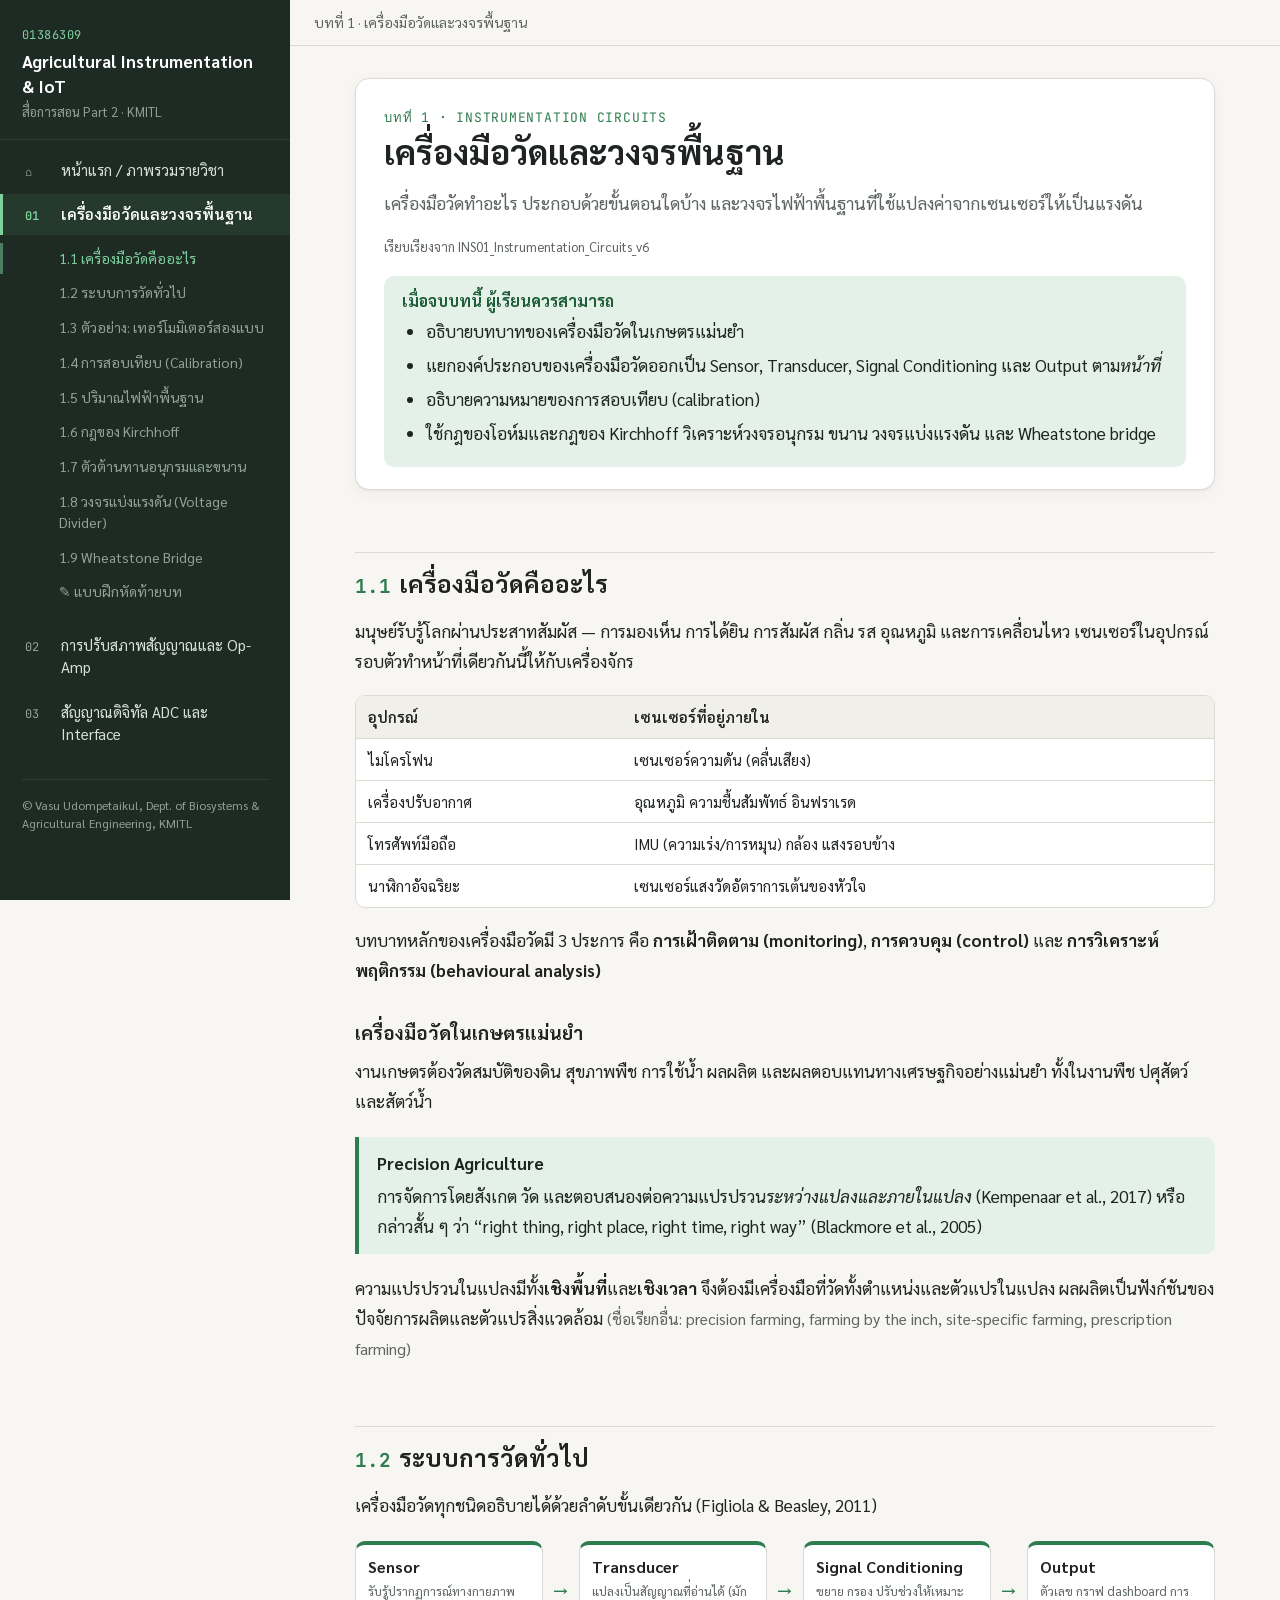
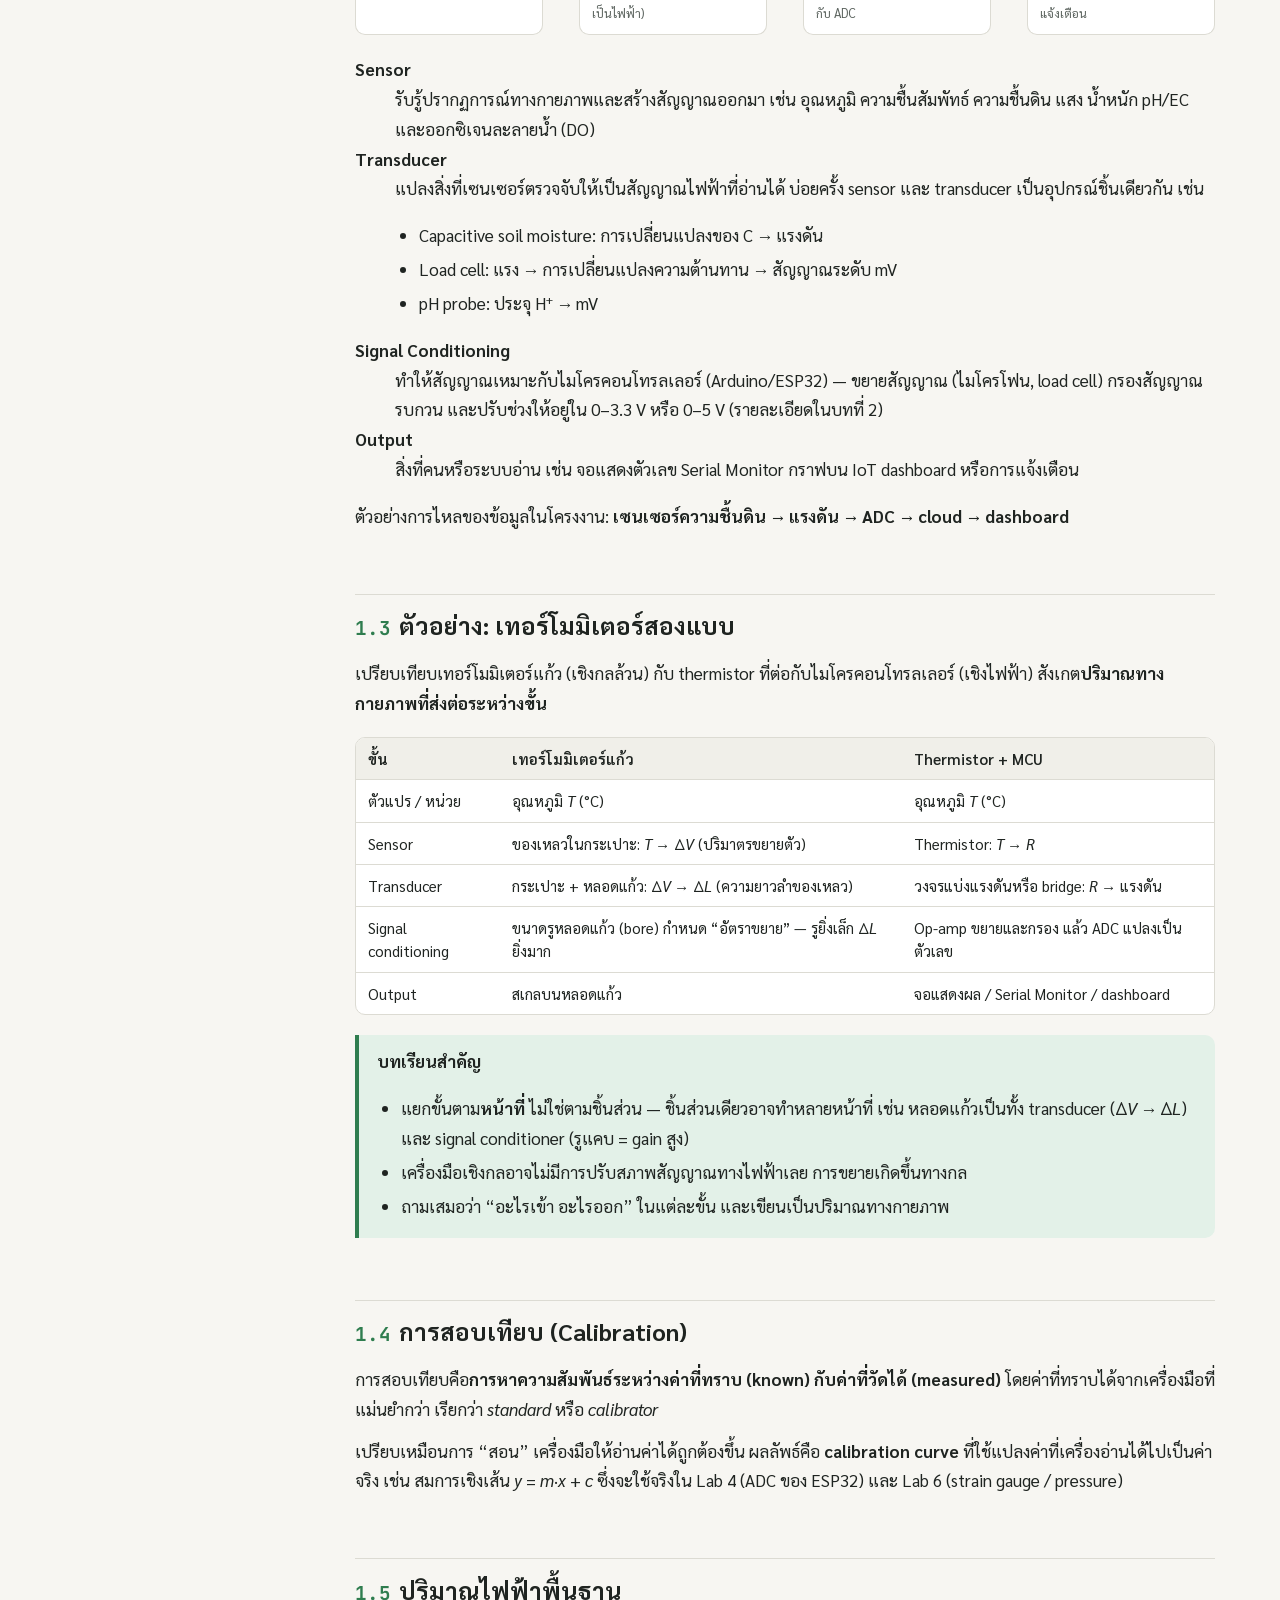
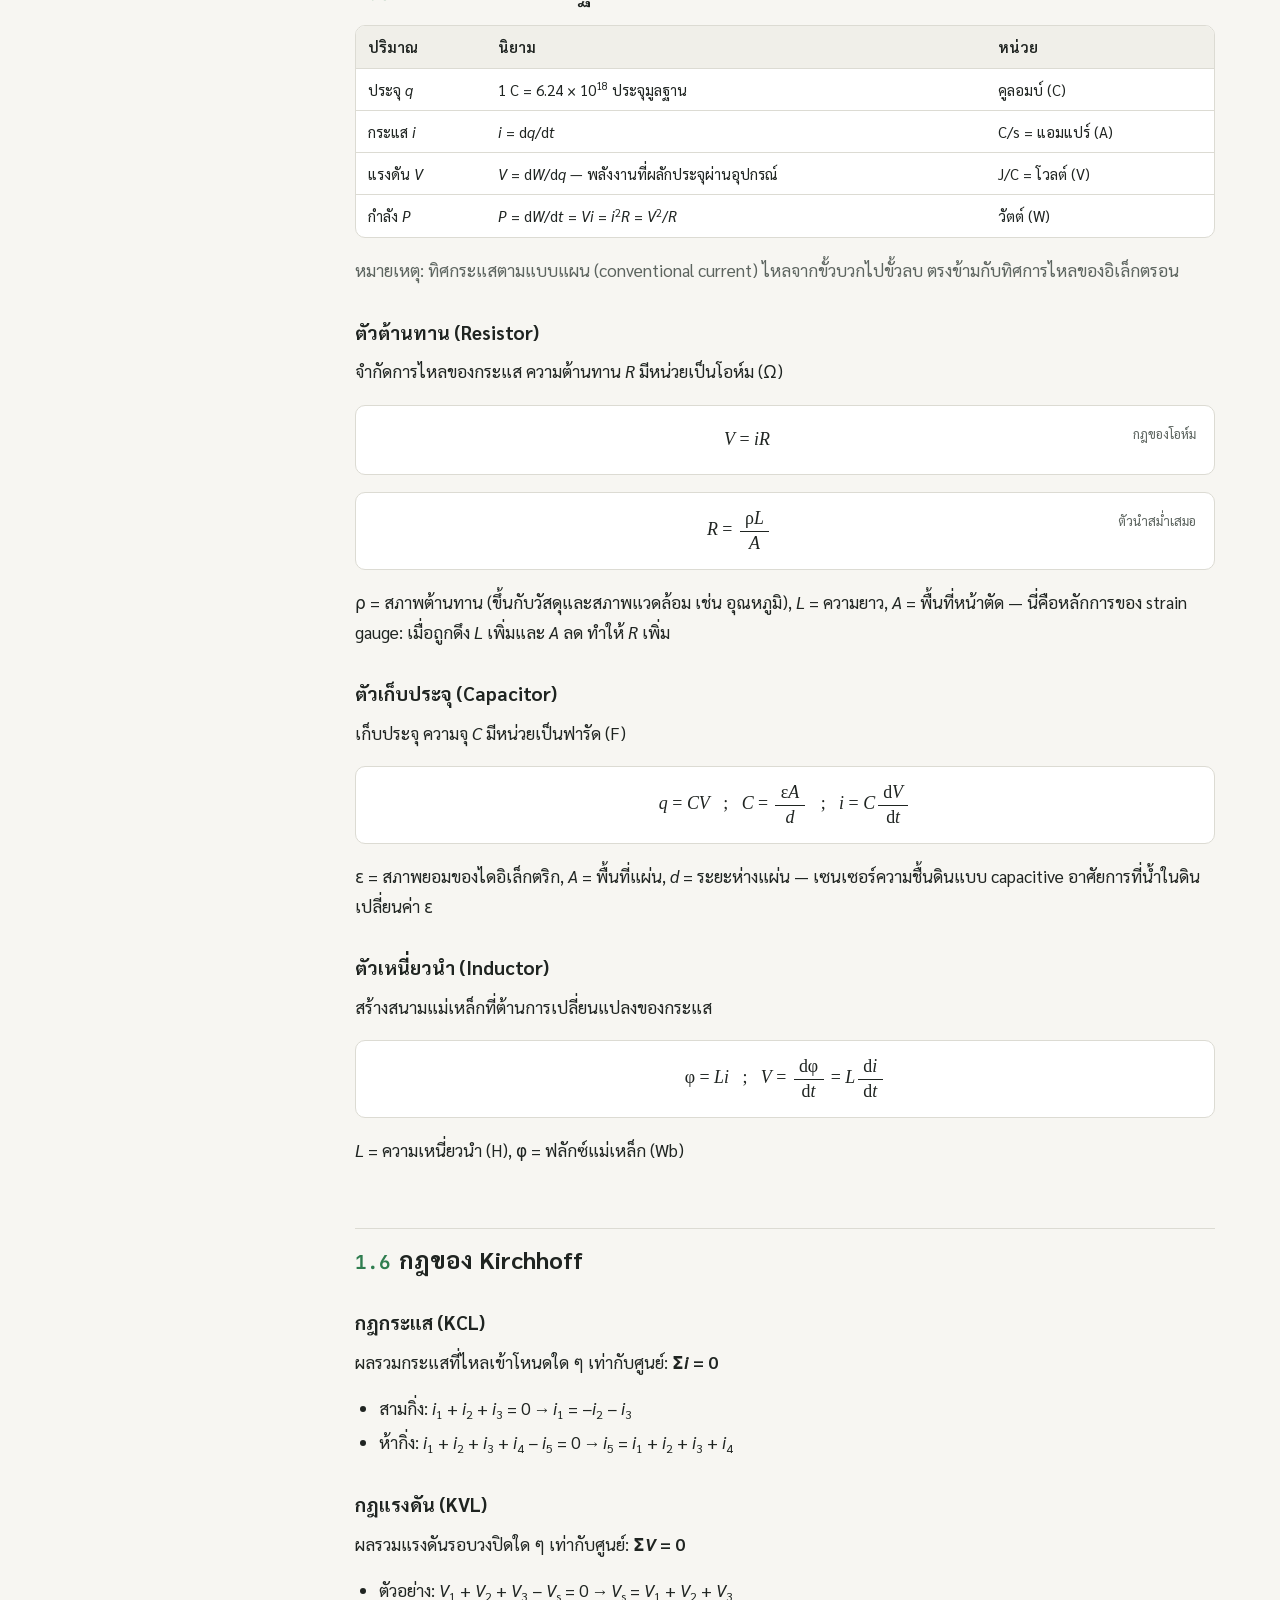
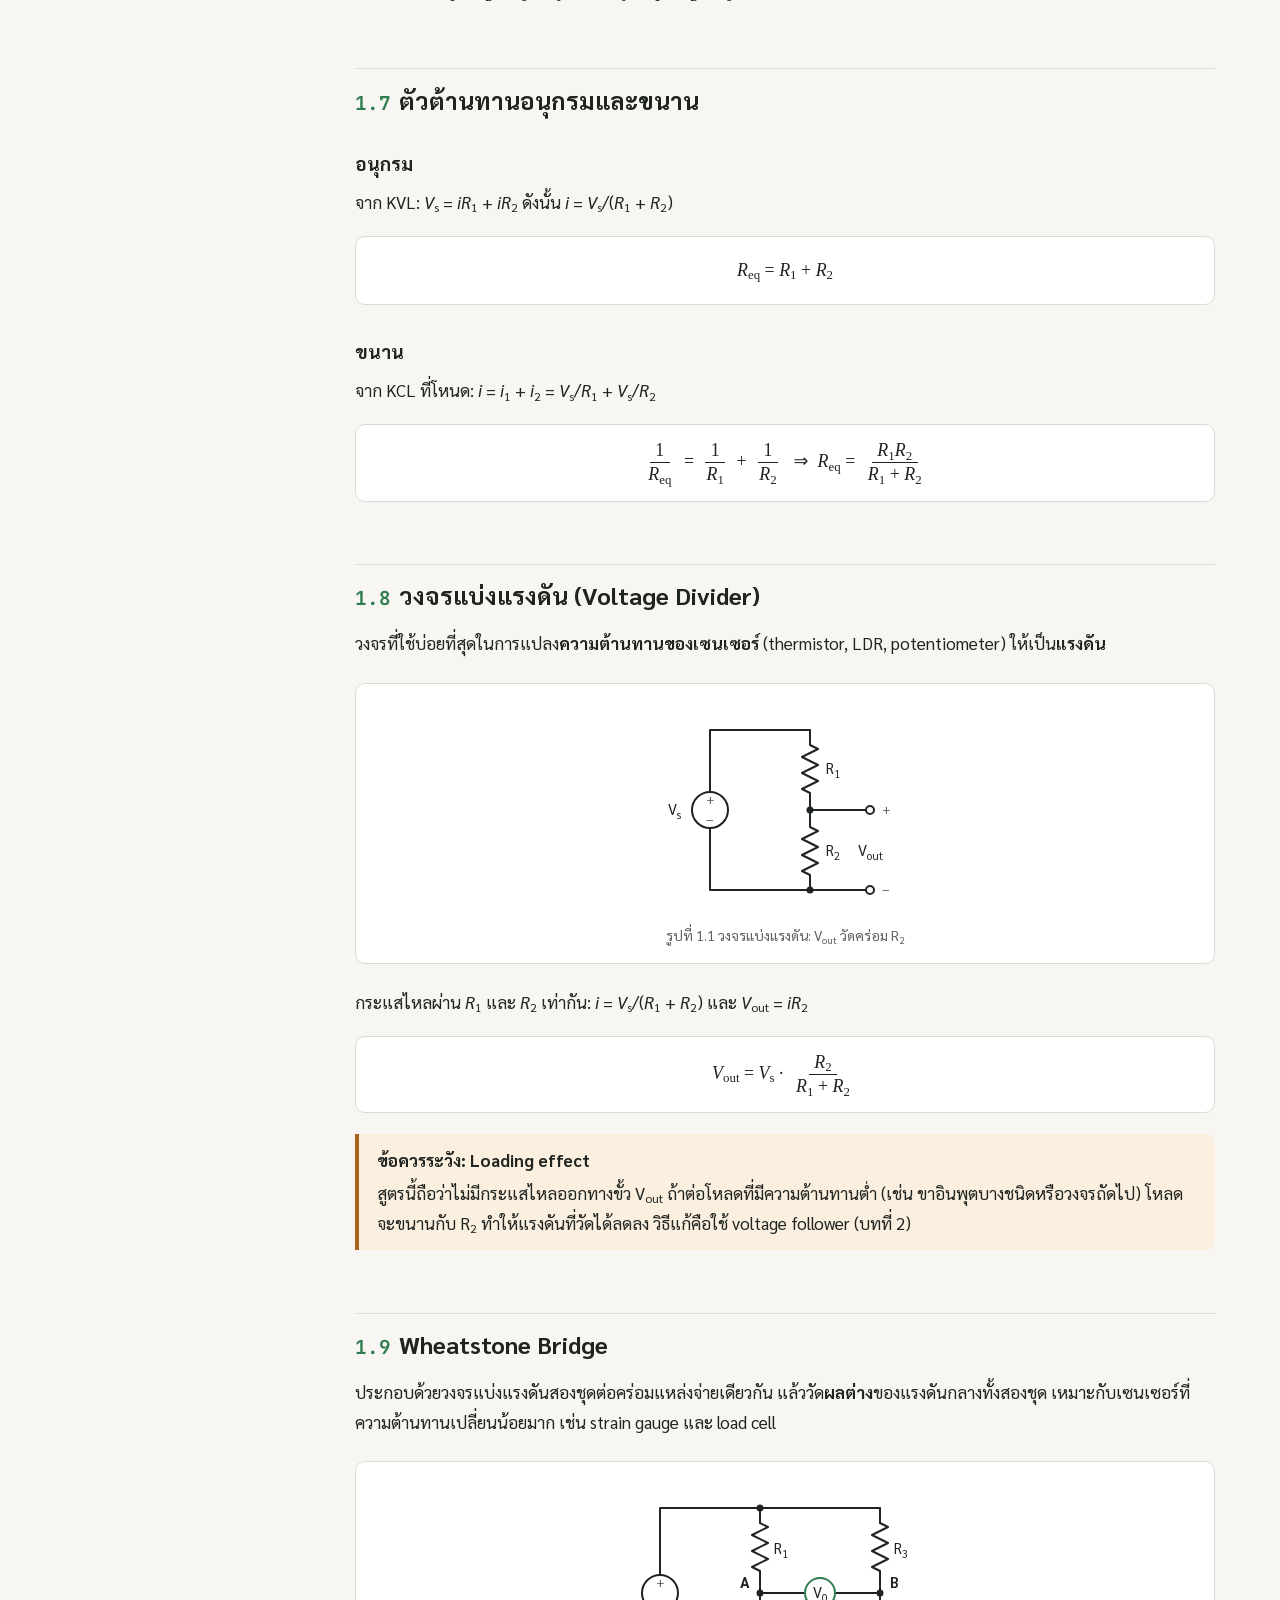
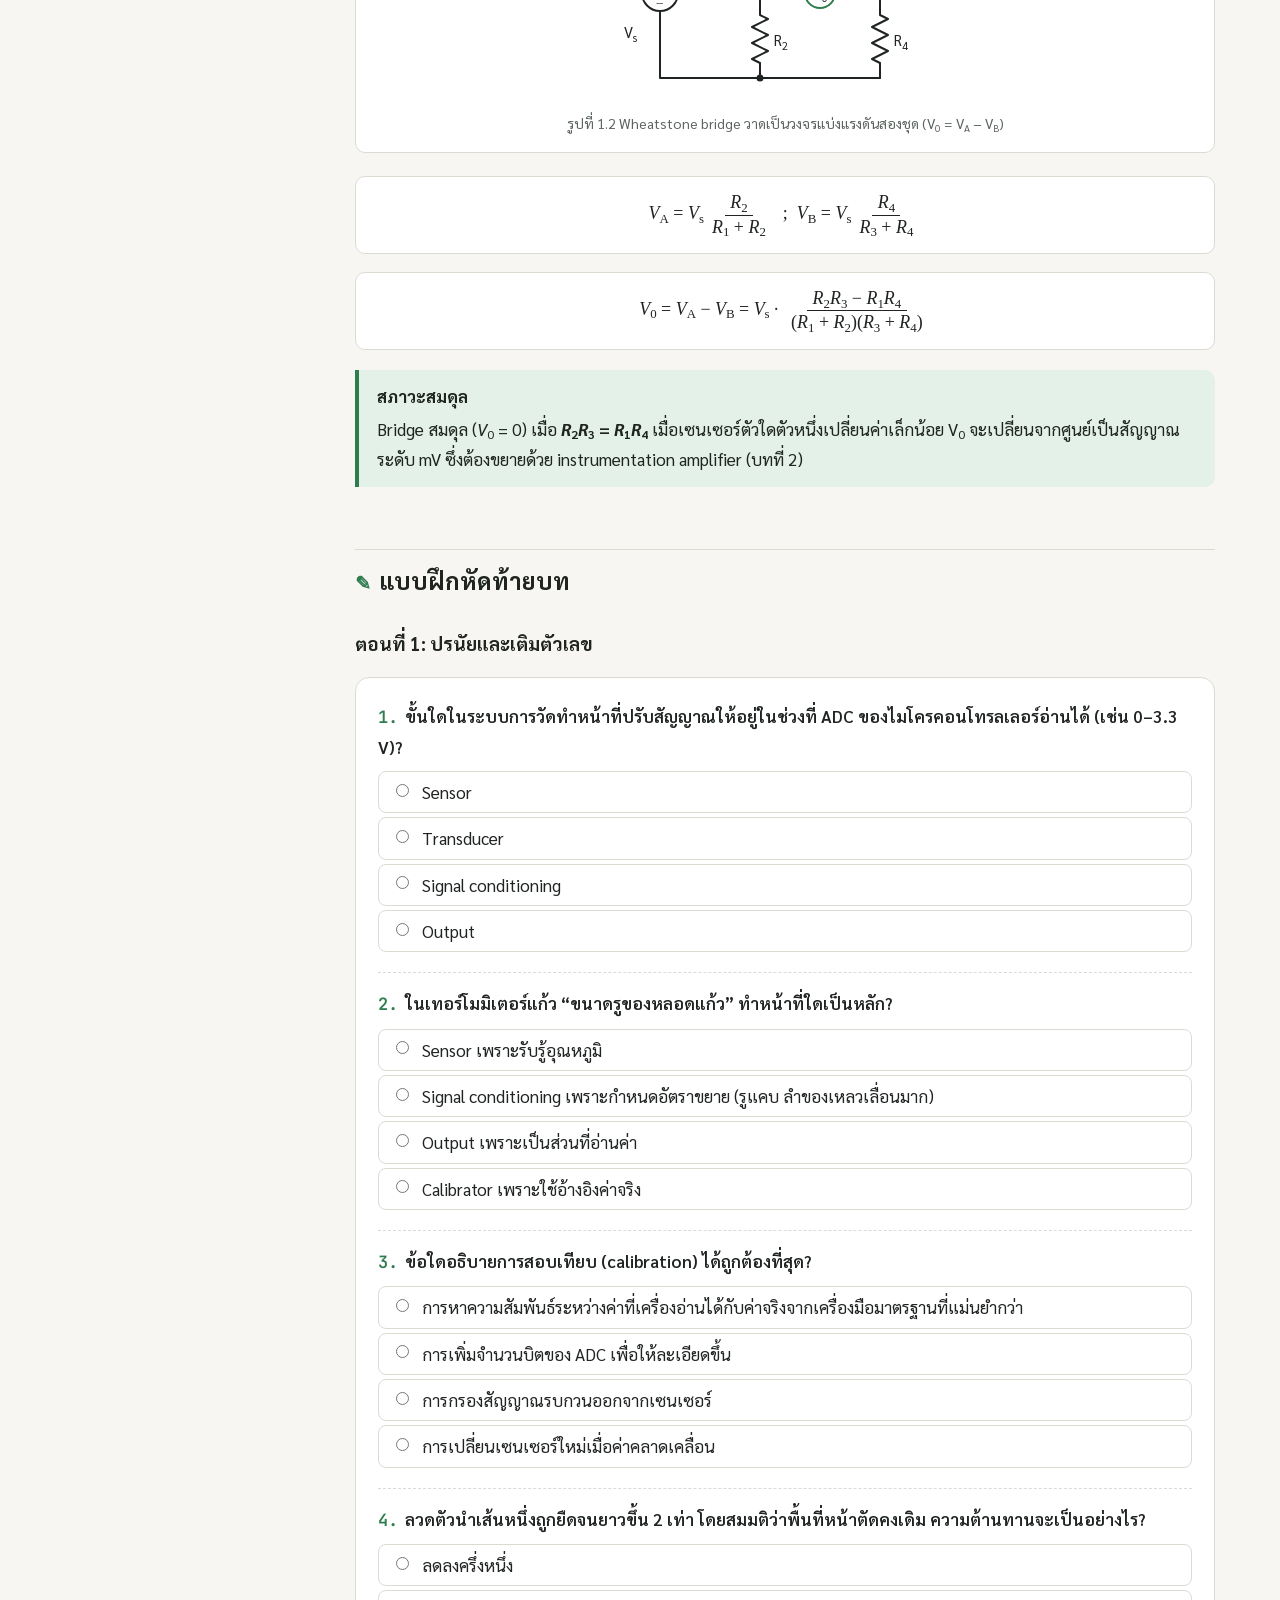
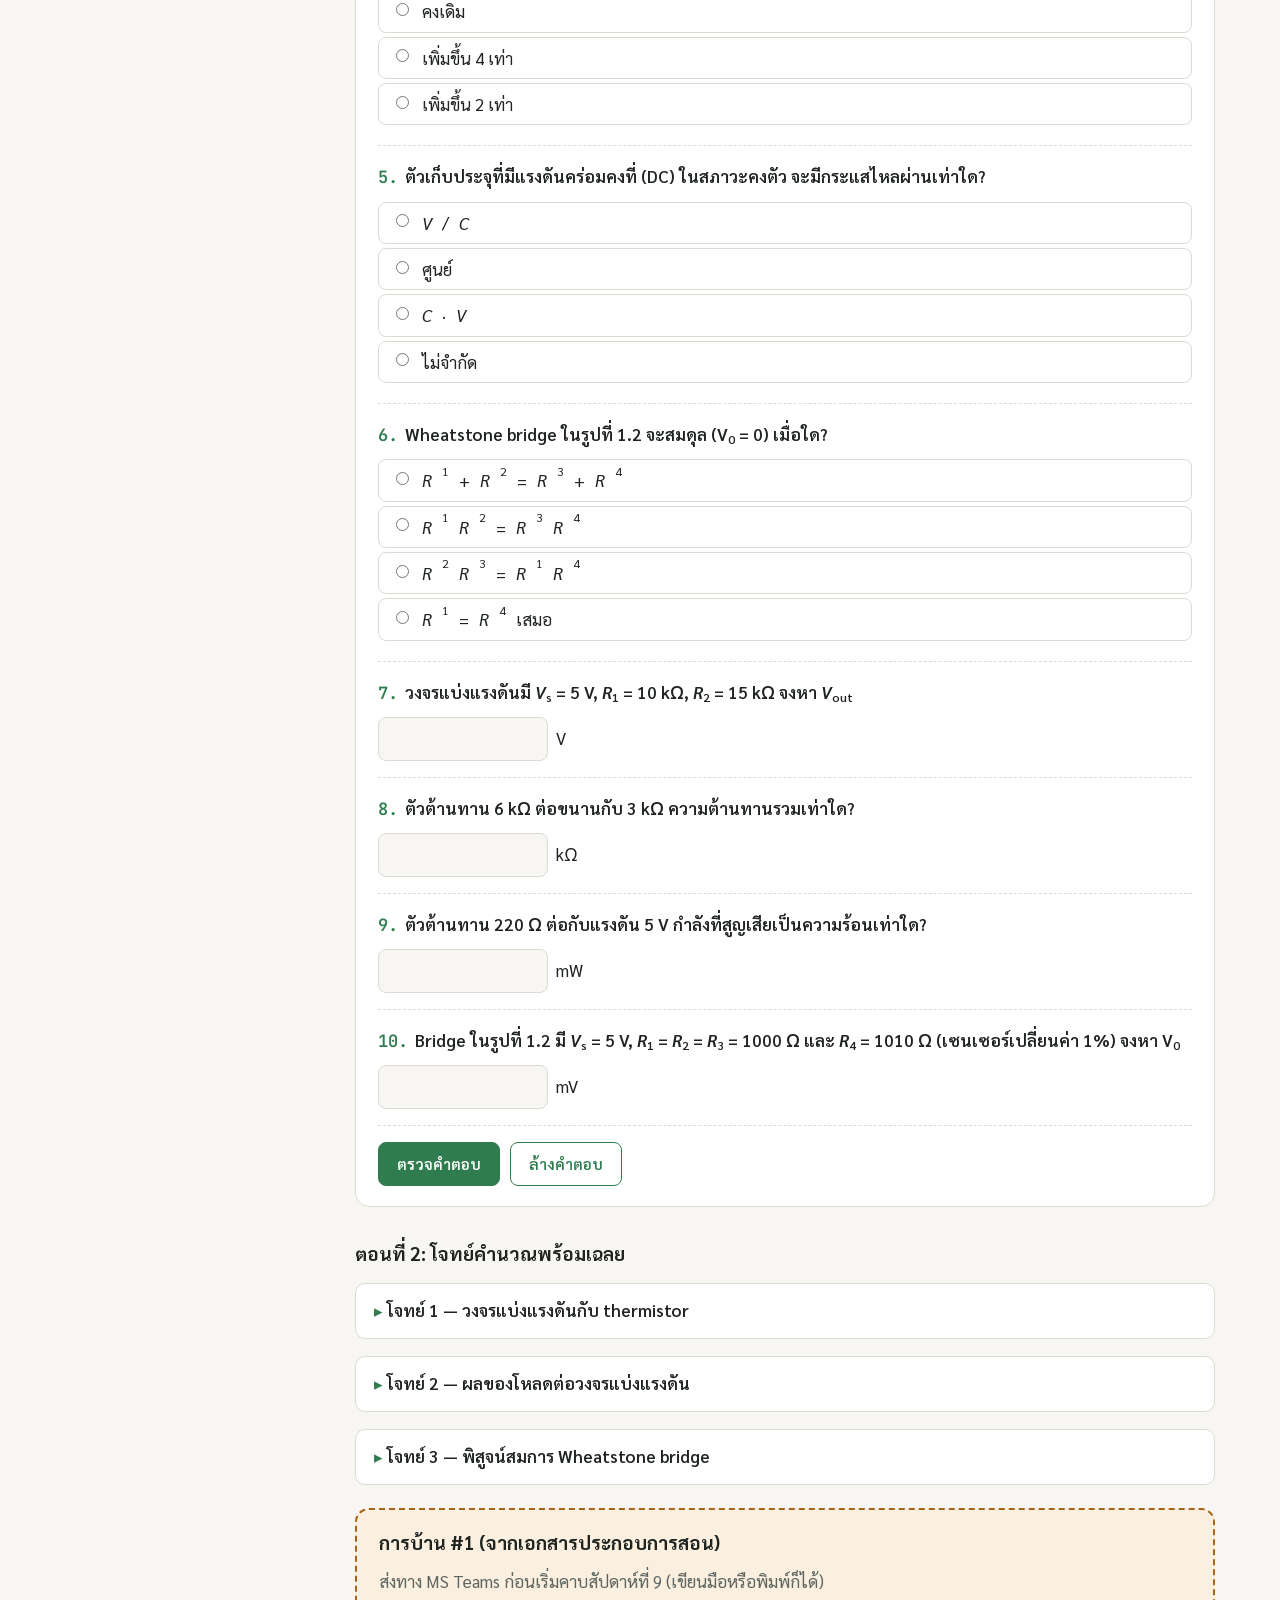
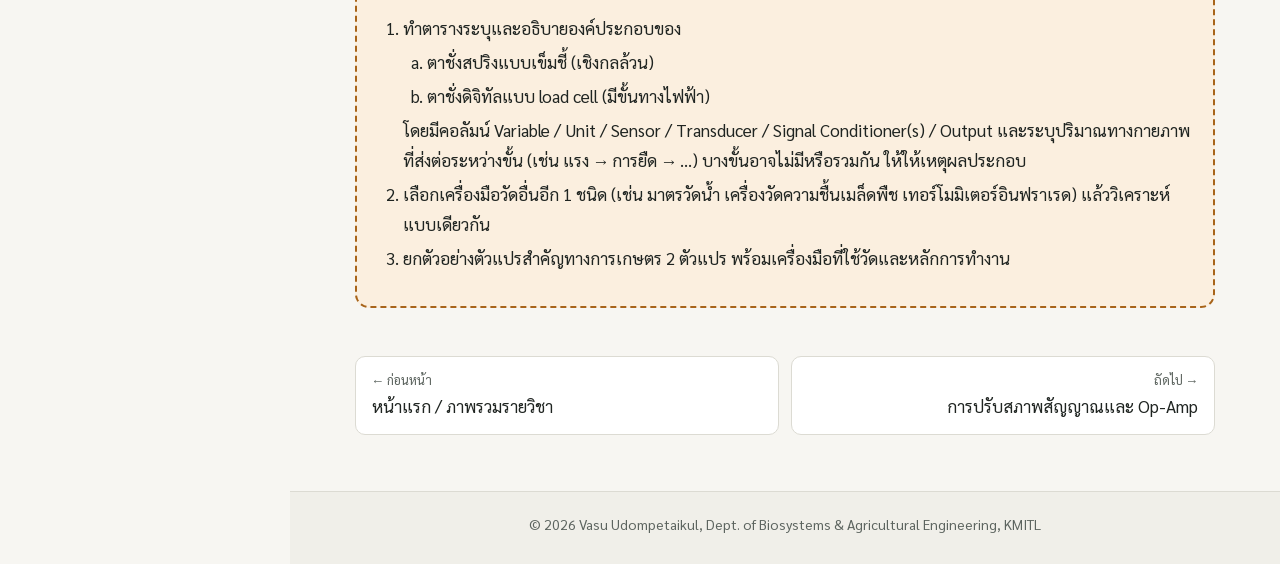
==== commit e6075600: "Fix subscripts and superscripts across the site Replace Unicode sub/superscript characters with <sub" ====
--- a/ch1-circuits.html
+++ b/ch1-circuits.html
@@ -86,7 +86,7 @@
         <ul>
           <li>Capacitive soil moisture: การเปลี่ยนแปลงของ C → แรงดัน</li>
           <li>Load cell: แรง → การเปลี่ยนแปลงความต้านทาน → สัญญาณระดับ mV</li>
-          <li>pH probe: ประจุ H⁺ → mV</li>
+          <li>pH probe: ประจุ H<sup>+</sup> → mV</li>
         </ul>
       </dd>
       <dt><strong>Signal Conditioning</strong></dt>
@@ -140,7 +140,7 @@
           <tr><td>ประจุ <var>q</var></td><td>1 C = 6.24 × 10<sup>18</sup> ประจุมูลฐาน</td><td>คูลอมบ์ (C)</td></tr>
           <tr><td>กระแส <var>i</var></td><td><var>i</var> = d<var>q</var>/d<var>t</var></td><td>C/s = แอมแปร์ (A)</td></tr>
           <tr><td>แรงดัน <var>V</var></td><td><var>V</var> = d<var>W</var>/d<var>q</var> — พลังงานที่ผลักประจุผ่านอุปกรณ์</td><td>J/C = โวลต์ (V)</td></tr>
-          <tr><td>กำลัง <var>P</var></td><td><var>P</var> = d<var>W</var>/d<var>t</var> = <var>Vi</var> = <var>i</var>²<var>R</var> = <var>V</var>²/<var>R</var></td><td>วัตต์ (W)</td></tr>
+          <tr><td>กำลัง <var>P</var></td><td><var>P</var> = d<var>W</var>/d<var>t</var> = <var>Vi</var> = <var>i</var><sup>2</sup><var>R</var> = <var>V</var><sup>2</sup>/<var>R</var></td><td>วัตต์ (W)</td></tr>
         </tbody>
       </table>
     </div>
@@ -169,24 +169,24 @@
     <h3>กฎกระแส (KCL)</h3>
     <p>ผลรวมกระแสที่ไหลเข้าโหนดใด ๆ เท่ากับศูนย์: <strong>Σ<var>i</var> = 0</strong></p>
     <ul>
-      <li>สามกิ่ง: <var>i</var>₁ + <var>i</var>₂ + <var>i</var>₃ = 0 → <var>i</var>₁ = −<var>i</var>₂ − <var>i</var>₃</li>
-      <li>ห้ากิ่ง: <var>i</var>₁ + <var>i</var>₂ + <var>i</var>₃ + <var>i</var>₄ − <var>i</var>₅ = 0 → <var>i</var>₅ = <var>i</var>₁ + <var>i</var>₂ + <var>i</var>₃ + <var>i</var>₄</li>
+      <li>สามกิ่ง: <var>i</var><sub>1</sub> + <var>i</var><sub>2</sub> + <var>i</var><sub>3</sub> = 0 → <var>i</var><sub>1</sub> = −<var>i</var><sub>2</sub> − <var>i</var><sub>3</sub></li>
+      <li>ห้ากิ่ง: <var>i</var><sub>1</sub> + <var>i</var><sub>2</sub> + <var>i</var><sub>3</sub> + <var>i</var><sub>4</sub> − <var>i</var><sub>5</sub> = 0 → <var>i</var><sub>5</sub> = <var>i</var><sub>1</sub> + <var>i</var><sub>2</sub> + <var>i</var><sub>3</sub> + <var>i</var><sub>4</sub></li>
     </ul>
     <h3>กฎแรงดัน (KVL)</h3>
     <p>ผลรวมแรงดันรอบวงปิดใด ๆ เท่ากับศูนย์: <strong>Σ<var>V</var> = 0</strong></p>
     <ul>
-      <li>ตัวอย่าง: <var>V</var>₁ + <var>V</var>₂ + <var>V</var>₃ − <var>V</var><sub>s</sub> = 0 → <var>V</var><sub>s</sub> = <var>V</var>₁ + <var>V</var>₂ + <var>V</var>₃</li>
+      <li>ตัวอย่าง: <var>V</var><sub>1</sub> + <var>V</var><sub>2</sub> + <var>V</var><sub>3</sub> − <var>V</var><sub>s</sub> = 0 → <var>V</var><sub>s</sub> = <var>V</var><sub>1</sub> + <var>V</var><sub>2</sub> + <var>V</var><sub>3</sub></li>
     </ul>
 
     <!-- ===================================================== -->
     <h2 id="series-parallel"><span class="sec-no">1.7</span>ตัวต้านทานอนุกรมและขนาน</h2>
     <h3>อนุกรม</h3>
-    <p>จาก KVL: <var>V</var><sub>s</sub> = <var>iR</var>₁ + <var>iR</var>₂ ดังนั้น <var>i</var> = <var>V</var><sub>s</sub>/(<var>R</var>₁ + <var>R</var>₂)</p>
-    <div class="eq"><var>R</var><sub>eq</sub> = <var>R</var>₁ + <var>R</var>₂</div>
+    <p>จาก KVL: <var>V</var><sub>s</sub> = <var>iR</var><sub>1</sub> + <var>iR</var><sub>2</sub> ดังนั้น <var>i</var> = <var>V</var><sub>s</sub>/(<var>R</var><sub>1</sub> + <var>R</var><sub>2</sub>)</p>
+    <div class="eq"><var>R</var><sub>eq</sub> = <var>R</var><sub>1</sub> + <var>R</var><sub>2</sub></div>
     <h3>ขนาน</h3>
-    <p>จาก KCL ที่โหนด: <var>i</var> = <var>i</var>₁ + <var>i</var>₂ = <var>V</var><sub>s</sub>/<var>R</var>₁ + <var>V</var><sub>s</sub>/<var>R</var>₂</p>
-    <div class="eq"><span class="frac"><span>1</span><span><var>R</var><sub>eq</sub></span></span> = <span class="frac"><span>1</span><span><var>R</var>₁</span></span> + <span class="frac"><span>1</span><span><var>R</var>₂</span></span>
-      &nbsp;⇒&nbsp; <var>R</var><sub>eq</sub> = <span class="frac"><span><var>R</var>₁<var>R</var>₂</span><span><var>R</var>₁ + <var>R</var>₂</span></span></div>
+    <p>จาก KCL ที่โหนด: <var>i</var> = <var>i</var><sub>1</sub> + <var>i</var><sub>2</sub> = <var>V</var><sub>s</sub>/<var>R</var><sub>1</sub> + <var>V</var><sub>s</sub>/<var>R</var><sub>2</sub></p>
+    <div class="eq"><span class="frac"><span>1</span><span><var>R</var><sub>eq</sub></span></span> = <span class="frac"><span>1</span><span><var>R</var><sub>1</sub></span></span> + <span class="frac"><span>1</span><span><var>R</var><sub>2</sub></span></span>
+      &nbsp;⇒&nbsp; <var>R</var><sub>eq</sub> = <span class="frac"><span><var>R</var><sub>1</sub><var>R</var><sub>2</sub></span><span><var>R</var><sub>1</sub> + <var>R</var><sub>2</sub></span></span></div>
 
     <!-- ===================================================== -->
     <h2 id="divider"><span class="sec-no">1.8</span>วงจรแบ่งแรงดัน (Voltage Divider)</h2>
@@ -217,8 +217,8 @@
       <figcaption>รูปที่ 1.1 วงจรแบ่งแรงดัน: V<sub>out</sub> วัดคร่อม R<sub>2</sub></figcaption>
     </figure>
 
-    <p>กระแสไหลผ่าน <var>R</var>₁ และ <var>R</var>₂ เท่ากัน: <var>i</var> = <var>V</var><sub>s</sub>/(<var>R</var>₁ + <var>R</var>₂) และ <var>V</var><sub>out</sub> = <var>iR</var>₂</p>
-    <div class="eq"><var>V</var><sub>out</sub> = <var>V</var><sub>s</sub> · <span class="frac"><span><var>R</var>₂</span><span><var>R</var>₁ + <var>R</var>₂</span></span></div>
+    <p>กระแสไหลผ่าน <var>R</var><sub>1</sub> และ <var>R</var><sub>2</sub> เท่ากัน: <var>i</var> = <var>V</var><sub>s</sub>/(<var>R</var><sub>1</sub> + <var>R</var><sub>2</sub>) และ <var>V</var><sub>out</sub> = <var>iR</var><sub>2</sub></p>
+    <div class="eq"><var>V</var><sub>out</sub> = <var>V</var><sub>s</sub> · <span class="frac"><span><var>R</var><sub>2</sub></span><span><var>R</var><sub>1</sub> + <var>R</var><sub>2</sub></span></span></div>
 
     <div class="callout warn">
       <span class="title">ข้อควรระวัง: Loading effect</span>
@@ -246,7 +246,7 @@
         <path class="wire" d="M140 115 H185"/>
         <path class="wire" d="M215 115 H260"/>
         <circle class="comp accent" cx="200" cy="115" r="15"/>
-        <text class="lbl" x="200" y="120" text-anchor="middle">V₀</text>
+        <text class="lbl" x="200" y="120" text-anchor="middle">V<tspan font-size="11" dy="4">0</tspan></text>
         <circle class="dot" cx="140" cy="30" r="3.5"/>
         <circle class="dot" cx="140" cy="200" r="3.5"/>
         <circle class="dot" cx="140" cy="115" r="3.5"/>
@@ -258,17 +258,17 @@
         <text class="lbl" x="120" y="110" font-weight="700">A</text>
         <text class="lbl" x="270" y="110" font-weight="700">B</text>
       </svg>
-      <figcaption>รูปที่ 1.2 Wheatstone bridge วาดเป็นวงจรแบ่งแรงดันสองชุด (V₀ = V<sub>A</sub> − V<sub>B</sub>)</figcaption>
+      <figcaption>รูปที่ 1.2 Wheatstone bridge วาดเป็นวงจรแบ่งแรงดันสองชุด (V<sub>0</sub> = V<sub>A</sub> − V<sub>B</sub>)</figcaption>
     </figure>
 
-    <div class="eq"><var>V</var><sub>A</sub> = <var>V</var><sub>s</sub><span class="frac"><span><var>R</var>₂</span><span><var>R</var>₁ + <var>R</var>₂</span></span>
-      &nbsp;;&nbsp; <var>V</var><sub>B</sub> = <var>V</var><sub>s</sub><span class="frac"><span><var>R</var>₄</span><span><var>R</var>₃ + <var>R</var>₄</span></span></div>
-    <div class="eq"><var>V</var>₀ = <var>V</var><sub>A</sub> − <var>V</var><sub>B</sub> = <var>V</var><sub>s</sub> · <span class="frac"><span><var>R</var>₂<var>R</var>₃ − <var>R</var>₁<var>R</var>₄</span><span>(<var>R</var>₁ + <var>R</var>₂)(<var>R</var>₃ + <var>R</var>₄)</span></span></div>
+    <div class="eq"><var>V</var><sub>A</sub> = <var>V</var><sub>s</sub><span class="frac"><span><var>R</var><sub>2</sub></span><span><var>R</var><sub>1</sub> + <var>R</var><sub>2</sub></span></span>
+      &nbsp;;&nbsp; <var>V</var><sub>B</sub> = <var>V</var><sub>s</sub><span class="frac"><span><var>R</var><sub>4</sub></span><span><var>R</var><sub>3</sub> + <var>R</var><sub>4</sub></span></span></div>
+    <div class="eq"><var>V</var><sub>0</sub> = <var>V</var><sub>A</sub> − <var>V</var><sub>B</sub> = <var>V</var><sub>s</sub> · <span class="frac"><span><var>R</var><sub>2</sub><var>R</var><sub>3</sub> − <var>R</var><sub>1</sub><var>R</var><sub>4</sub></span><span>(<var>R</var><sub>1</sub> + <var>R</var><sub>2</sub>)(<var>R</var><sub>3</sub> + <var>R</var><sub>4</sub>)</span></span></div>
 
     <div class="callout key">
       <span class="title">สภาวะสมดุล</span>
-      Bridge สมดุล (<var>V</var>₀ = 0) เมื่อ <strong><var>R</var>₂<var>R</var>₃ = <var>R</var>₁<var>R</var>₄</strong>
-      เมื่อเซนเซอร์ตัวใดตัวหนึ่งเปลี่ยนค่าเล็กน้อย V₀ จะเปลี่ยนจากศูนย์เป็นสัญญาณระดับ mV
+      Bridge สมดุล (<var>V</var><sub>0</sub> = 0) เมื่อ <strong><var>R</var><sub>2</sub><var>R</var><sub>3</sub> = <var>R</var><sub>1</sub><var>R</var><sub>4</sub></strong>
+      เมื่อเซนเซอร์ตัวใดตัวหนึ่งเปลี่ยนค่าเล็กน้อย V<sub>0</sub> จะเปลี่ยนจากศูนย์เป็นสัญญาณระดับ mV
       ซึ่งต้องขยายด้วย instrumentation amplifier (บทที่ 2)
     </div>
 
@@ -323,16 +323,16 @@
       </div>
 
       <div class="q" data-answer="c">
-        <p class="q-text">Wheatstone bridge ในรูปที่ 1.2 จะสมดุล (V₀ = 0) เมื่อใด?</p>
-        <label class="opt"><input type="radio" value="a"> <var>R</var>₁ + <var>R</var>₂ = <var>R</var>₃ + <var>R</var>₄</label>
-        <label class="opt"><input type="radio" value="b"> <var>R</var>₁<var>R</var>₂ = <var>R</var>₃<var>R</var>₄</label>
-        <label class="opt"><input type="radio" value="c"> <var>R</var>₂<var>R</var>₃ = <var>R</var>₁<var>R</var>₄</label>
-        <label class="opt"><input type="radio" value="d"> <var>R</var>₁ = <var>R</var>₄ เสมอ</label>
-        <div class="explain" hidden>ตัวเศษของสมการ V₀ คือ <var>R</var>₂<var>R</var>₃ − <var>R</var>₁<var>R</var>₄ ซึ่งเป็นศูนย์เมื่อ <var>R</var>₂<var>R</var>₃ = <var>R</var>₁<var>R</var>₄ (หรือ <var>R</var>₁/<var>R</var>₂ = <var>R</var>₃/<var>R</var>₄)</div>
+        <p class="q-text">Wheatstone bridge ในรูปที่ 1.2 จะสมดุล (V<sub>0</sub> = 0) เมื่อใด?</p>
+        <label class="opt"><input type="radio" value="a"> <var>R</var><sub>1</sub> + <var>R</var><sub>2</sub> = <var>R</var><sub>3</sub> + <var>R</var><sub>4</sub></label>
+        <label class="opt"><input type="radio" value="b"> <var>R</var><sub>1</sub><var>R</var><sub>2</sub> = <var>R</var><sub>3</sub><var>R</var><sub>4</sub></label>
+        <label class="opt"><input type="radio" value="c"> <var>R</var><sub>2</sub><var>R</var><sub>3</sub> = <var>R</var><sub>1</sub><var>R</var><sub>4</sub></label>
+        <label class="opt"><input type="radio" value="d"> <var>R</var><sub>1</sub> = <var>R</var><sub>4</sub> เสมอ</label>
+        <div class="explain" hidden>ตัวเศษของสมการ V<sub>0</sub> คือ <var>R</var><sub>2</sub><var>R</var><sub>3</sub> − <var>R</var><sub>1</sub><var>R</var><sub>4</sub> ซึ่งเป็นศูนย์เมื่อ <var>R</var><sub>2</sub><var>R</var><sub>3</sub> = <var>R</var><sub>1</sub><var>R</var><sub>4</sub> (หรือ <var>R</var><sub>1</sub>/<var>R</var><sub>2</sub> = <var>R</var><sub>3</sub>/<var>R</var><sub>4</sub>)</div>
       </div>
 
       <div class="q" data-type="num" data-answer="3">
-        <p class="q-text">วงจรแบ่งแรงดันมี <var>V</var><sub>s</sub> = 5 V, <var>R</var>₁ = 10 kΩ, <var>R</var>₂ = 15 kΩ จงหา <var>V</var><sub>out</sub></p>
+        <p class="q-text">วงจรแบ่งแรงดันมี <var>V</var><sub>s</sub> = 5 V, <var>R</var><sub>1</sub> = 10 kΩ, <var>R</var><sub>2</sub> = 15 kΩ จงหา <var>V</var><sub>out</sub></p>
         <div class="num-input"><input type="number" step="any" aria-label="คำตอบ"> V</div>
         <div class="explain" hidden><var>V</var><sub>out</sub> = 5 × 15/(10 + 15) = 5 × 0.6 = <strong>3.0 V</strong></div>
       </div>
@@ -346,13 +346,13 @@
       <div class="q" data-type="num" data-answer="113.6">
         <p class="q-text">ตัวต้านทาน 220 Ω ต่อกับแรงดัน 5 V กำลังที่สูญเสียเป็นความร้อนเท่าใด?</p>
         <div class="num-input"><input type="number" step="any" aria-label="คำตอบ"> mW</div>
-        <div class="explain" hidden><var>P</var> = <var>V</var>²/<var>R</var> = 25/220 = 0.1136 W ≈ <strong>113.6 mW</strong> — ตัวต้านทาน ¼ W (250 mW) ใช้ได้</div>
+        <div class="explain" hidden><var>P</var> = <var>V</var><sup>2</sup>/<var>R</var> = 25/220 = 0.1136 W ≈ <strong>113.6 mW</strong> — ตัวต้านทาน ¼ W (250 mW) ใช้ได้</div>
       </div>
 
       <div class="q" data-type="num" data-answer="-12.44" data-tol="0.02">
-        <p class="q-text">Bridge ในรูปที่ 1.2 มี <var>V</var><sub>s</sub> = 5 V, <var>R</var>₁ = <var>R</var>₂ = <var>R</var>₃ = 1000 Ω และ <var>R</var>₄ = 1010 Ω (เซนเซอร์เปลี่ยนค่า 1%) จงหา V₀</p>
+        <p class="q-text">Bridge ในรูปที่ 1.2 มี <var>V</var><sub>s</sub> = 5 V, <var>R</var><sub>1</sub> = <var>R</var><sub>2</sub> = <var>R</var><sub>3</sub> = 1000 Ω และ <var>R</var><sub>4</sub> = 1010 Ω (เซนเซอร์เปลี่ยนค่า 1%) จงหา V<sub>0</sub></p>
         <div class="num-input"><input type="number" step="any" aria-label="คำตอบ"> mV</div>
-        <div class="explain" hidden>V₀ = 5 × (1000·1000 − 1000·1010) / [(2000)(2010)] = 5 × (−10,000)/4,020,000 = −0.01244 V ≈ <strong>−12.44 mV</strong>
+        <div class="explain" hidden>V<sub>0</sub> = 5 × (1000·1000 − 1000·1010) / [(2000)(2010)] = 5 × (−10,000)/4,020,000 = −0.01244 V ≈ <strong>−12.44 mV</strong>
           — ความต้านทานเปลี่ยน 1% ให้สัญญาณเพียงระดับสิบ mV จึงต้องขยายก่อนเข้า ADC</div>
       </div>
     </div>
@@ -362,14 +362,14 @@
     <details class="solution">
       <summary>โจทย์ 1 — วงจรแบ่งแรงดันกับ thermistor</summary>
       <div class="problem">
-        <p>Thermistor แบบ NTC มีค่า 10 kΩ ที่ 25 °C และ 3.3 kΩ ที่ 50 °C ต่อเป็น <var>R</var>₂ ในวงจรแบ่งแรงดัน โดย <var>R</var>₁ = 10 kΩ และ <var>V</var><sub>s</sub> = 3.3 V
+        <p>Thermistor แบบ NTC มีค่า 10 kΩ ที่ 25 °C และ 3.3 kΩ ที่ 50 °C ต่อเป็น <var>R</var><sub>2</sub> ในวงจรแบ่งแรงดัน โดย <var>R</var><sub>1</sub> = 10 kΩ และ <var>V</var><sub>s</sub> = 3.3 V
            จงหา <var>V</var><sub>out</sub> ที่อุณหภูมิทั้งสอง และบอกว่าเมื่ออุณหภูมิเพิ่ม <var>V</var><sub>out</sub> เพิ่มหรือลด</p>
       </div>
       <div class="sol">
         <p>ที่ 25 °C: <var>V</var><sub>out</sub> = 3.3 × 10/(10 + 10) = <strong>1.65 V</strong></p>
         <p>ที่ 50 °C: <var>V</var><sub>out</sub> = 3.3 × 3.3/(10 + 3.3) = 3.3 × 0.248 = <strong>0.82 V</strong></p>
         <p>อุณหภูมิเพิ่ม → ความต้านทาน NTC ลด → <var>V</var><sub>out</sub> <strong>ลดลง</strong>
-           (ถ้าต้องการให้แรงดันเพิ่มตามอุณหภูมิ ให้สลับตำแหน่ง thermistor ไปเป็น <var>R</var>₁)
+           (ถ้าต้องการให้แรงดันเพิ่มตามอุณหภูมิ ให้สลับตำแหน่ง thermistor ไปเป็น <var>R</var><sub>1</sub>)
            สังเกตว่าความสัมพันธ์ไม่เป็นเชิงเส้น จึงต้องสอบเทียบหลายจุด</p>
       </div>
     </details>
@@ -377,22 +377,22 @@
     <details class="solution">
       <summary>โจทย์ 2 — ผลของโหลดต่อวงจรแบ่งแรงดัน</summary>
       <div class="problem">
-        <p>วงจรแบ่งแรงดัน <var>V</var><sub>s</sub> = 10 V, <var>R</var>₁ = <var>R</var>₂ = 100 kΩ ถ้าต่อเครื่องวัดที่มีความต้านทานอินพุต 100 kΩ คร่อม <var>R</var>₂ จะอ่านได้เท่าใด เทียบกับค่าที่คำนวณโดยไม่มีโหลด</p>
+        <p>วงจรแบ่งแรงดัน <var>V</var><sub>s</sub> = 10 V, <var>R</var><sub>1</sub> = <var>R</var><sub>2</sub> = 100 kΩ ถ้าต่อเครื่องวัดที่มีความต้านทานอินพุต 100 kΩ คร่อม <var>R</var><sub>2</sub> จะอ่านได้เท่าใด เทียบกับค่าที่คำนวณโดยไม่มีโหลด</p>
       </div>
       <div class="sol">
         <p>ไม่มีโหลด: <var>V</var><sub>out</sub> = 10 × 100/200 = 5.00 V</p>
-        <p>มีโหลด: <var>R</var>₂ ขนานกับ 100 kΩ = 50 kΩ → <var>V</var><sub>out</sub> = 10 × 50/(100 + 50) = <strong>3.33 V</strong></p>
+        <p>มีโหลด: <var>R</var><sub>2</sub> ขนานกับ 100 kΩ = 50 kΩ → <var>V</var><sub>out</sub> = 10 × 50/(100 + 50) = <strong>3.33 V</strong></p>
         <p>ค่าลดลงถึง 33% นี่คือ <strong>loading effect</strong> ที่จะสังเกตใน Lab 1 และแก้ด้วย voltage follower ใน Lab 3</p>
       </div>
     </details>
 
     <details class="solution">
       <summary>โจทย์ 3 — พิสูจน์สมการ Wheatstone bridge</summary>
-      <div class="problem"><p>จากสมการ <var>V</var><sub>A</sub> และ <var>V</var><sub>B</sub> จงพิสูจน์ว่า V₀ = V<sub>s</sub>(R₂R₃ − R₁R₄)/[(R₁+R₂)(R₃+R₄)]</p></div>
+      <div class="problem"><p>จากสมการ <var>V</var><sub>A</sub> และ <var>V</var><sub>B</sub> จงพิสูจน์ว่า V<sub>0</sub> = V<sub>s</sub>(R<sub>2</sub>R<sub>3</sub> − R<sub>1</sub>R<sub>4</sub>)/[(R<sub>1</sub>+R<sub>2</sub>)(R<sub>3</sub>+R<sub>4</sub>)]</p></div>
       <div class="sol">
-        <p>V₀ = V<sub>s</sub>[R₂/(R₁+R₂) − R₄/(R₃+R₄)]</p>
-        <p>ทำตัวส่วนร่วม: = V<sub>s</sub>[R₂(R₃+R₄) − R₄(R₁+R₂)] / [(R₁+R₂)(R₃+R₄)]</p>
-        <p>กระจาย: R₂R₃ + R₂R₄ − R₁R₄ − R₂R₄ = R₂R₃ − R₁R₄ จึงได้สมการตามต้องการ ∎</p>
+        <p>V<sub>0</sub> = V<sub>s</sub>[R<sub>2</sub>/(R<sub>1</sub>+R<sub>2</sub>) − R<sub>4</sub>/(R<sub>3</sub>+R<sub>4</sub>)]</p>
+        <p>ทำตัวส่วนร่วม: = V<sub>s</sub>[R<sub>2</sub>(R<sub>3</sub>+R<sub>4</sub>) − R<sub>4</sub>(R<sub>1</sub>+R<sub>2</sub>)] / [(R<sub>1</sub>+R<sub>2</sub>)(R<sub>3</sub>+R<sub>4</sub>)]</p>
+        <p>กระจาย: R<sub>2</sub>R<sub>3</sub> + R<sub>2</sub>R<sub>4</sub> − R<sub>1</sub>R<sub>4</sub> − R<sub>2</sub>R<sub>4</sub> = R<sub>2</sub>R<sub>3</sub> − R<sub>1</sub>R<sub>4</sub> จึงได้สมการตามต้องการ ∎</p>
       </div>
     </details>
 
--- a/style.css
+++ b/style.css
@@ -300,11 +300,9 @@
 
 /* ---------------- Equations ---------------- */
 .eq {
-  display: flex;
-  align-items: center;
-  justify-content: center;
-  flex-wrap: wrap;
-  gap: .4em;
+  display: block;
+  text-align: center;
+  line-height: 2.2;
   background: var(--surface);
   border: 1px solid var(--border);
   border-radius: var(--radius);
@@ -314,7 +312,7 @@
   font-family: "Cambria Math", "Times New Roman", var(--font);
   overflow-x: auto;
 }
-.eq .label { font-family: var(--font); font-size: .82rem; color: var(--text-muted); margin-left: auto; }
+.eq .label { float: right; margin-left: 1em; font-family: var(--font); font-size: .82rem; color: var(--text-muted); }
 .frac {
   display: inline-flex;
   flex-direction: column;
@@ -326,6 +324,20 @@
 .frac > span:first-child { border-bottom: 1.5px solid currentColor; padding: 0 .3em; }
 .frac > span:last-child { padding: 0 .3em; }
 var { font-style: italic; }
+
+/* ตัวห้อย/ตัวยก: ไม่ดันระยะบรรทัด และขนาดสม่ำเสมอทุกที่ */
+sub, sup {
+  font-size: .72em;
+  line-height: 0;
+  position: relative;
+  vertical-align: baseline;
+  font-style: normal;
+}
+sup { top: -.5em; }
+sub { bottom: -.28em; }
+sub var, sup var { font-style: italic; }
+/* ตัวห้อยตามด้วยตัวยก (เช่น V₂²) ให้ตัวยกชิดขึ้น */
+sub + sup { margin-left: -.05em; }
 
 /* ---------------- Tables ---------------- */
 .table-wrap { overflow-x: auto; margin: 1.1em 0; border: 1px solid var(--border); border-radius: var(--radius); background: var(--surface); }
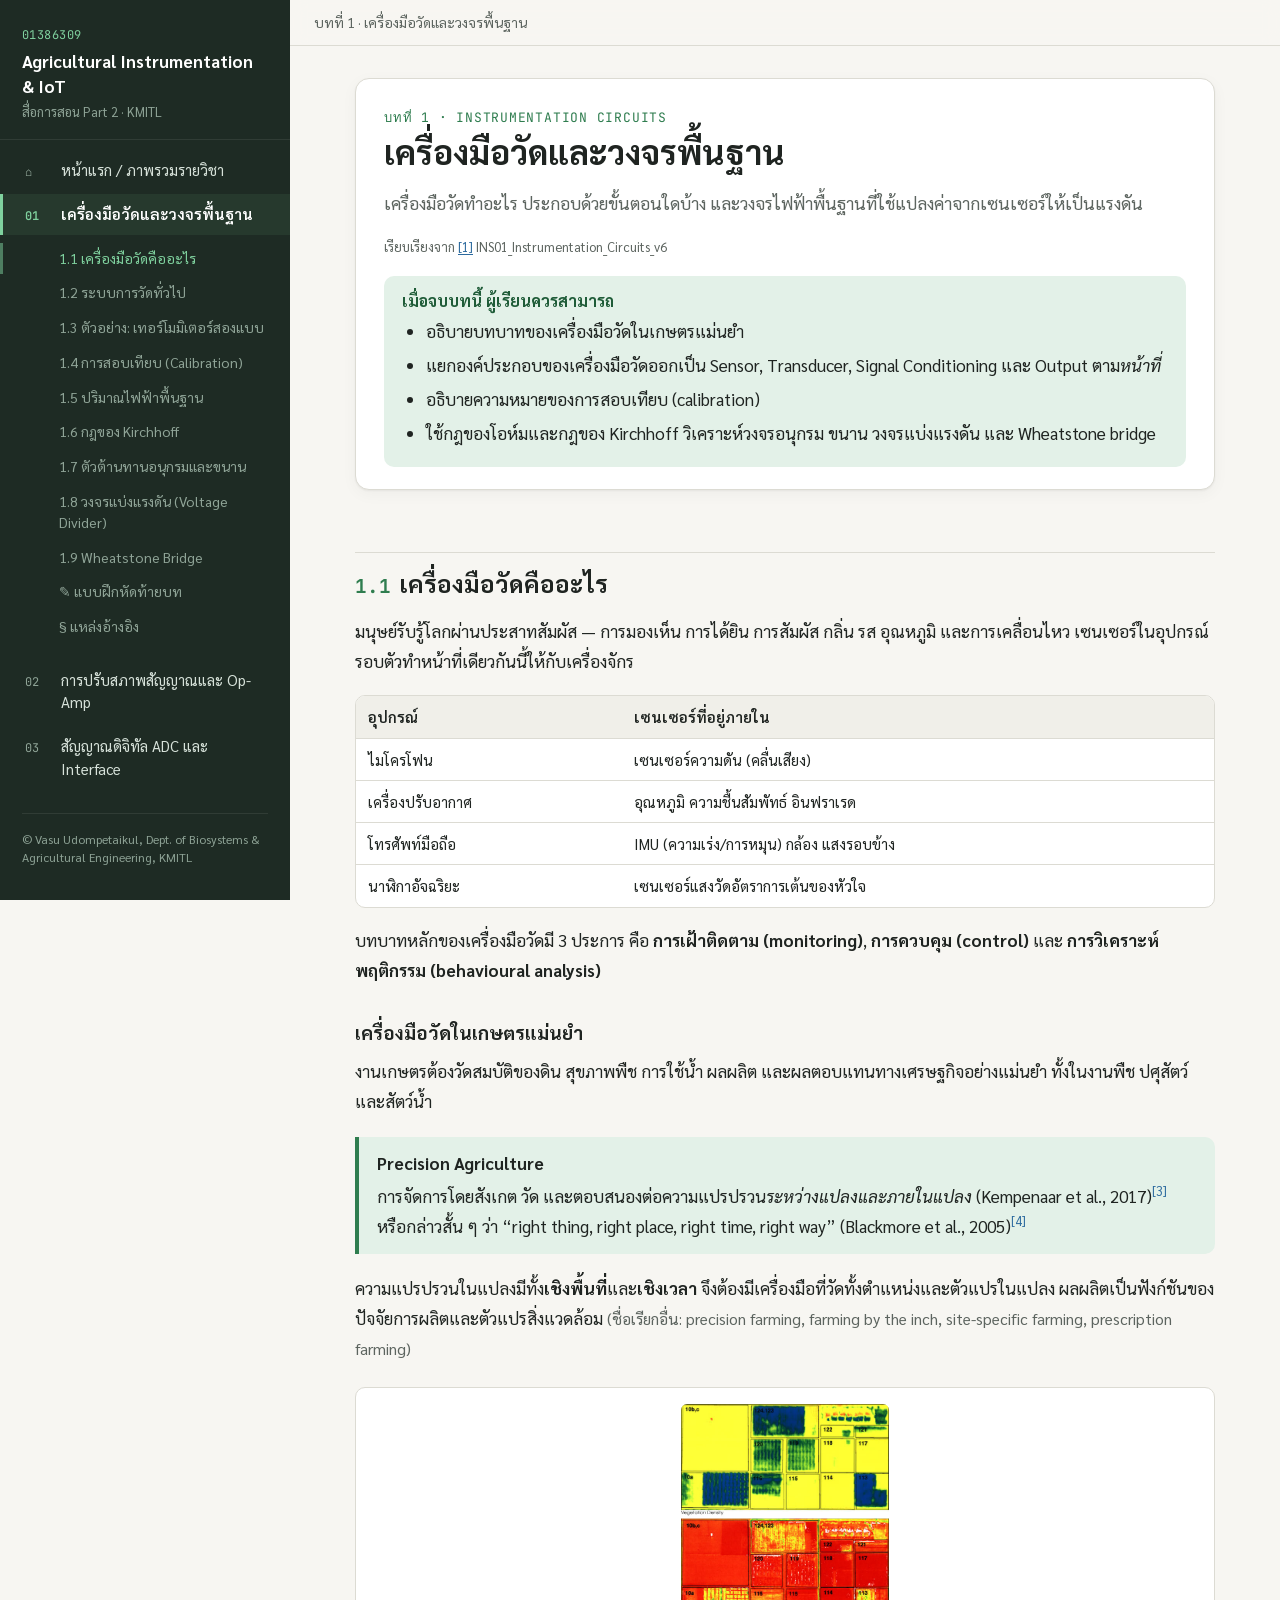
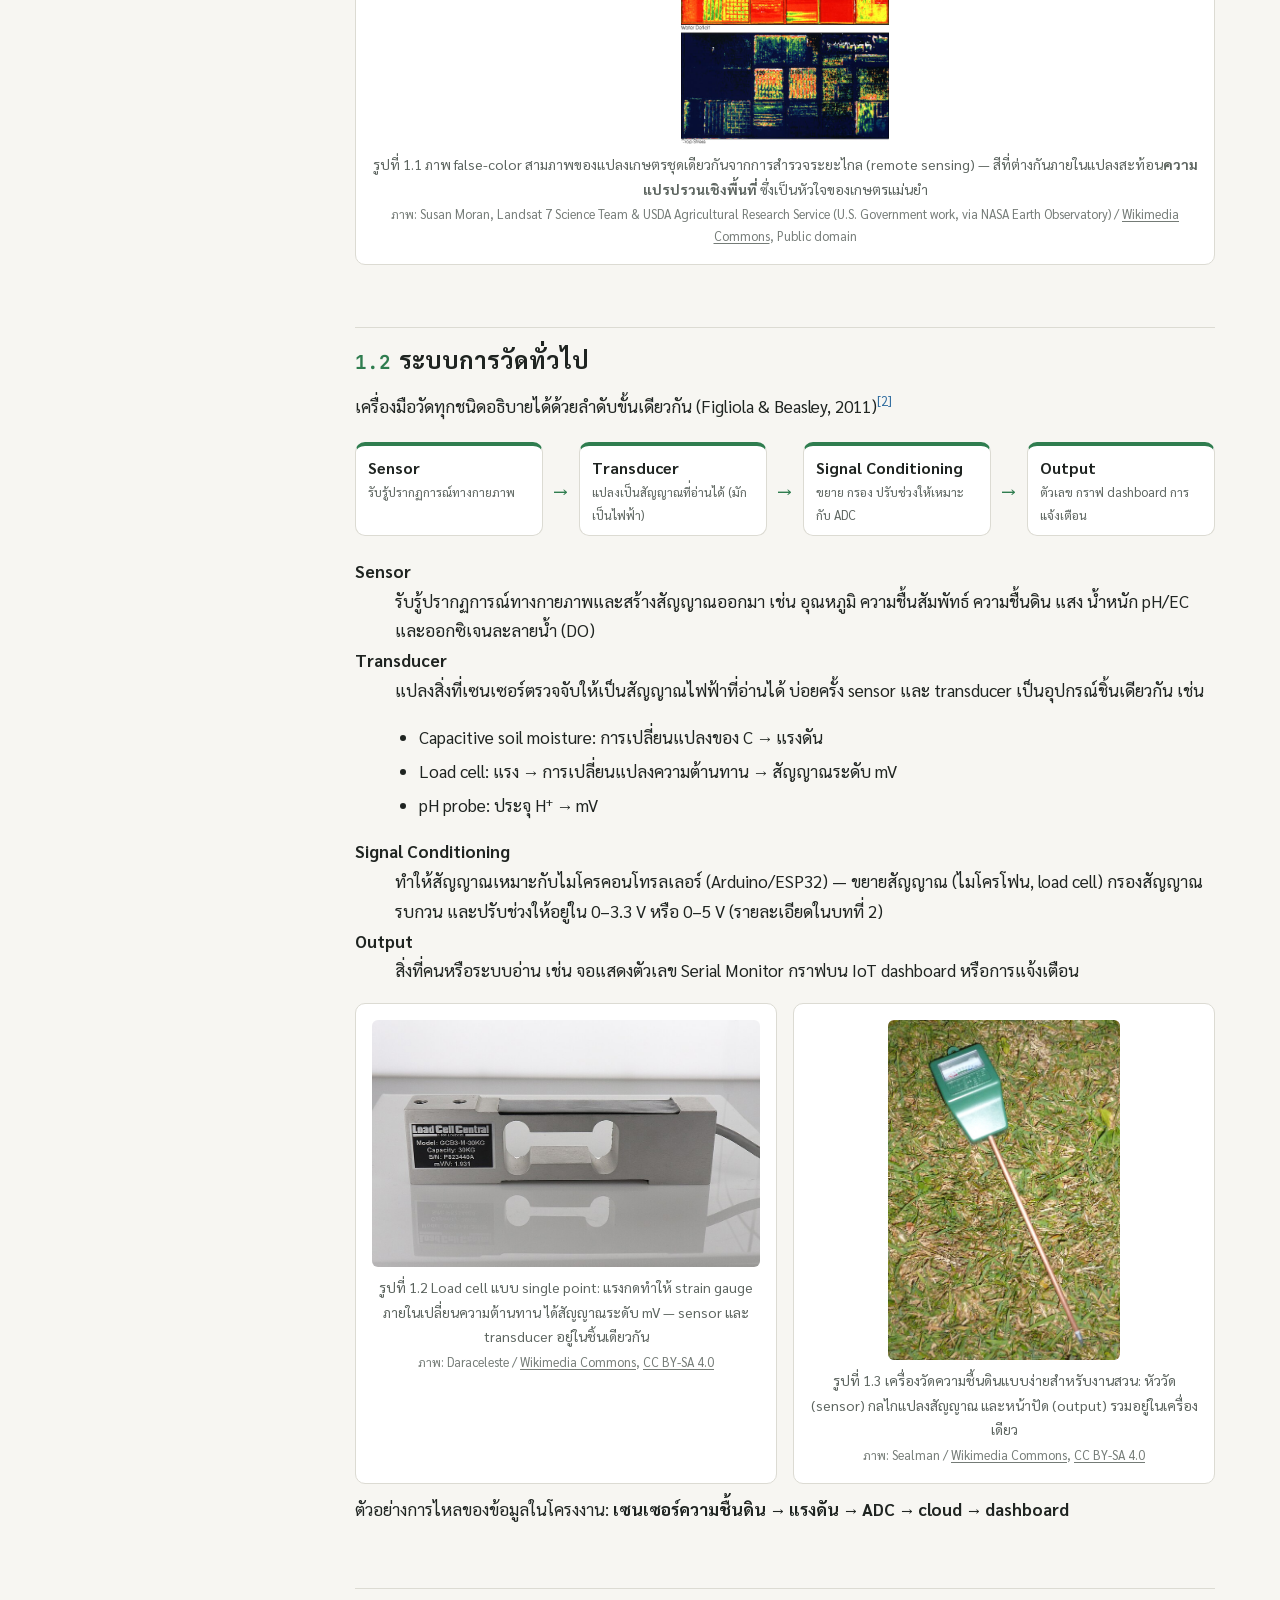
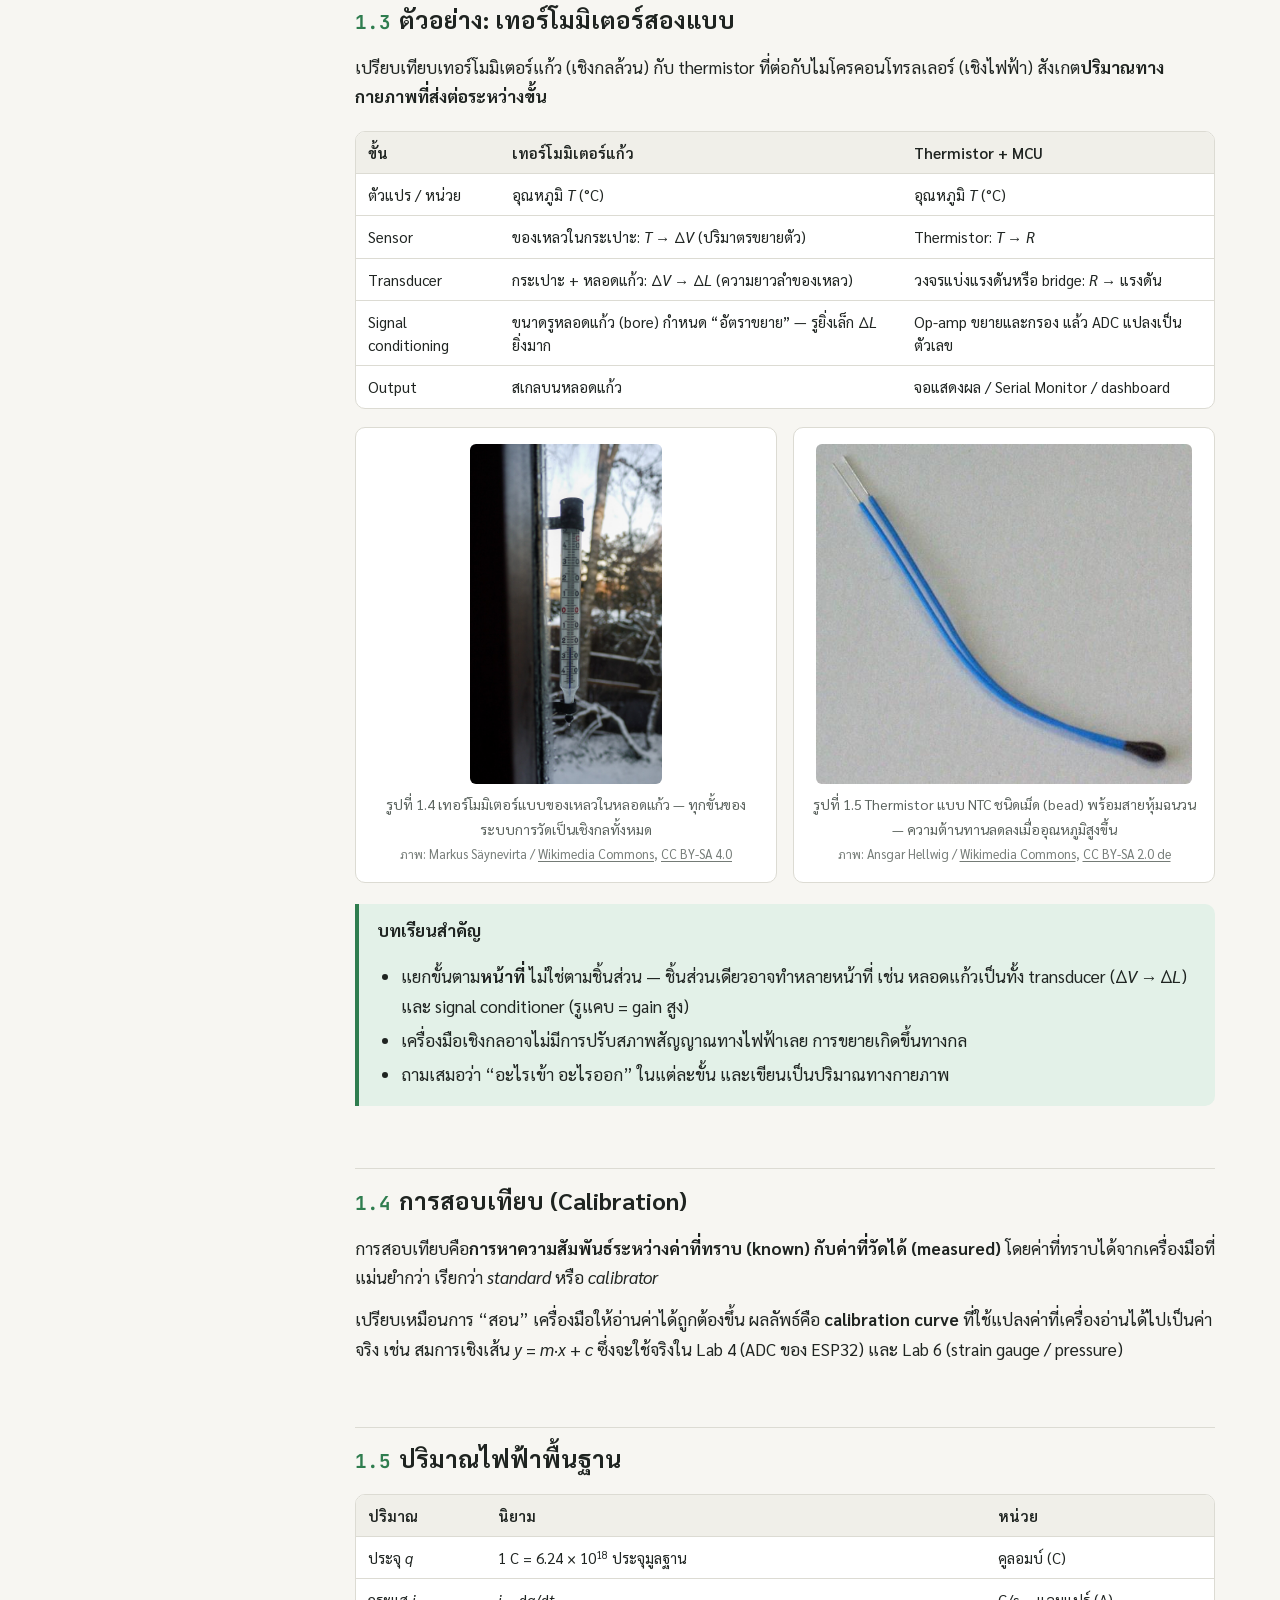
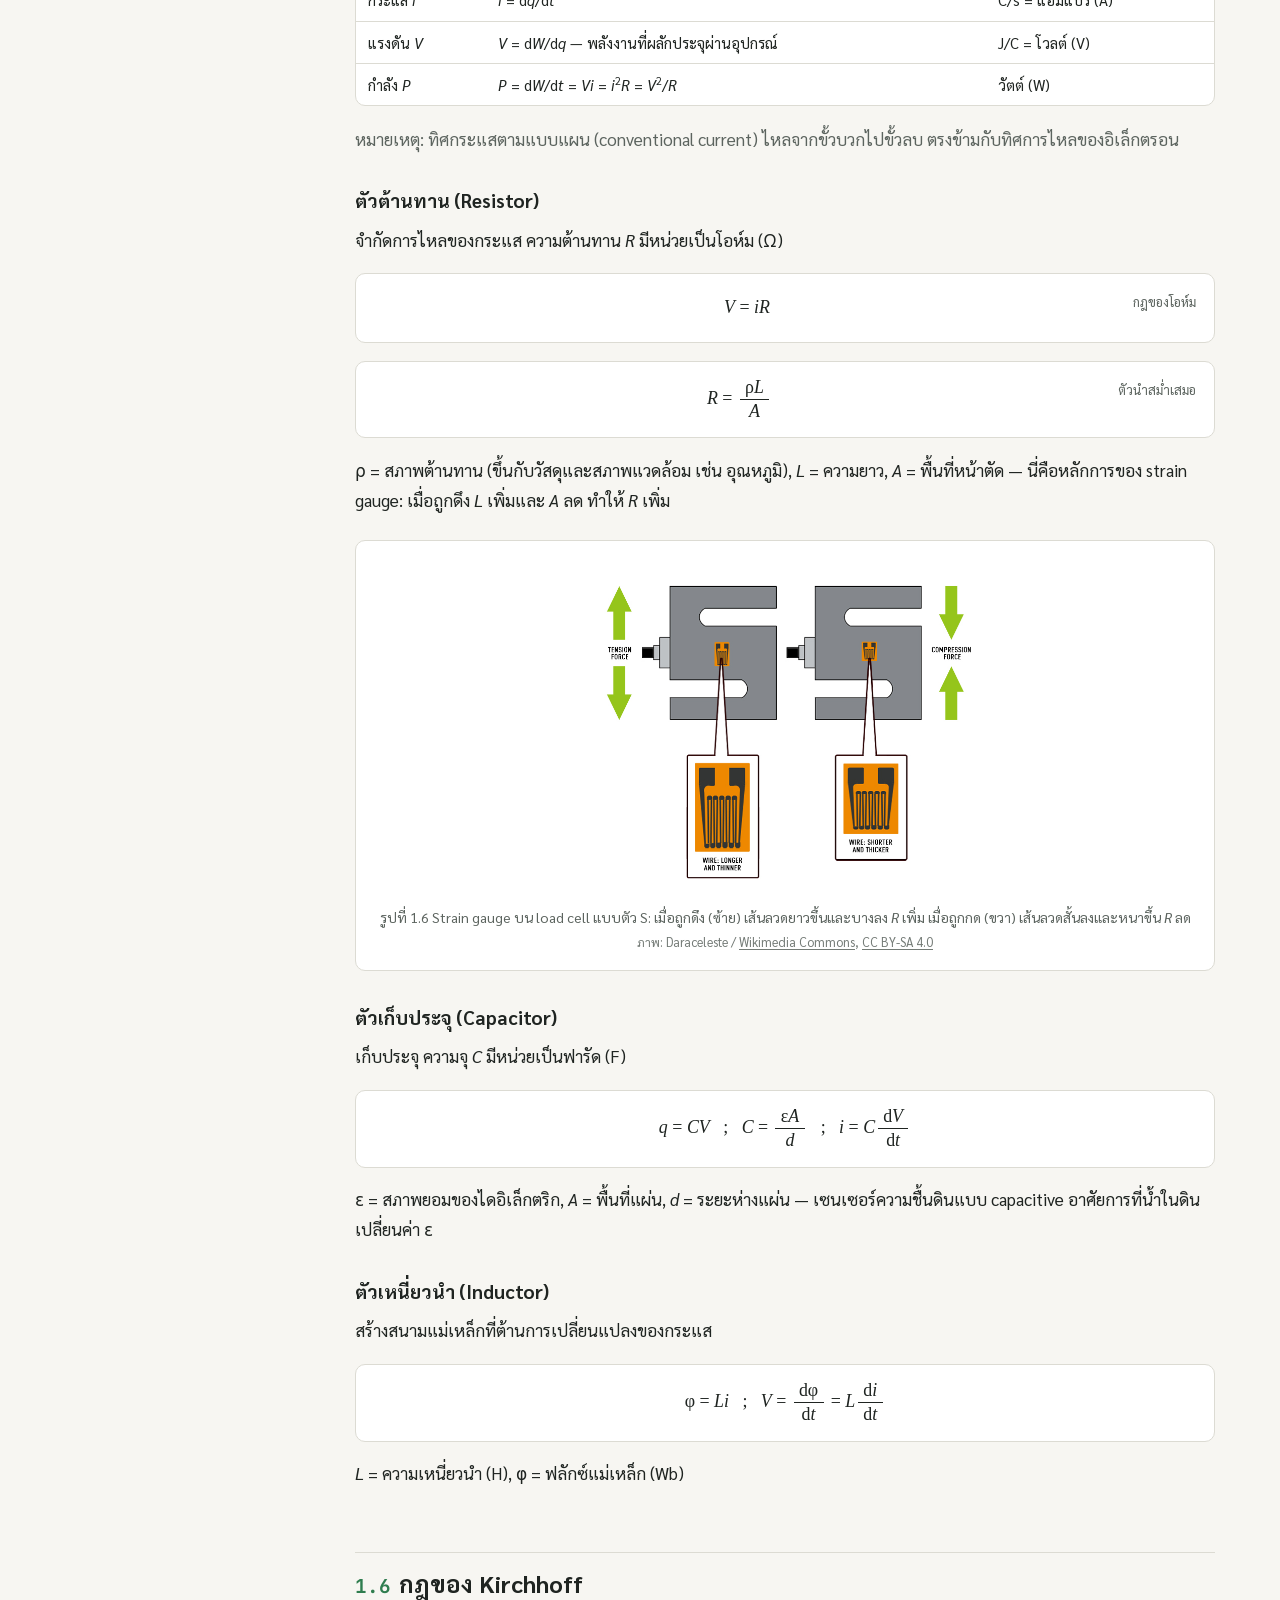
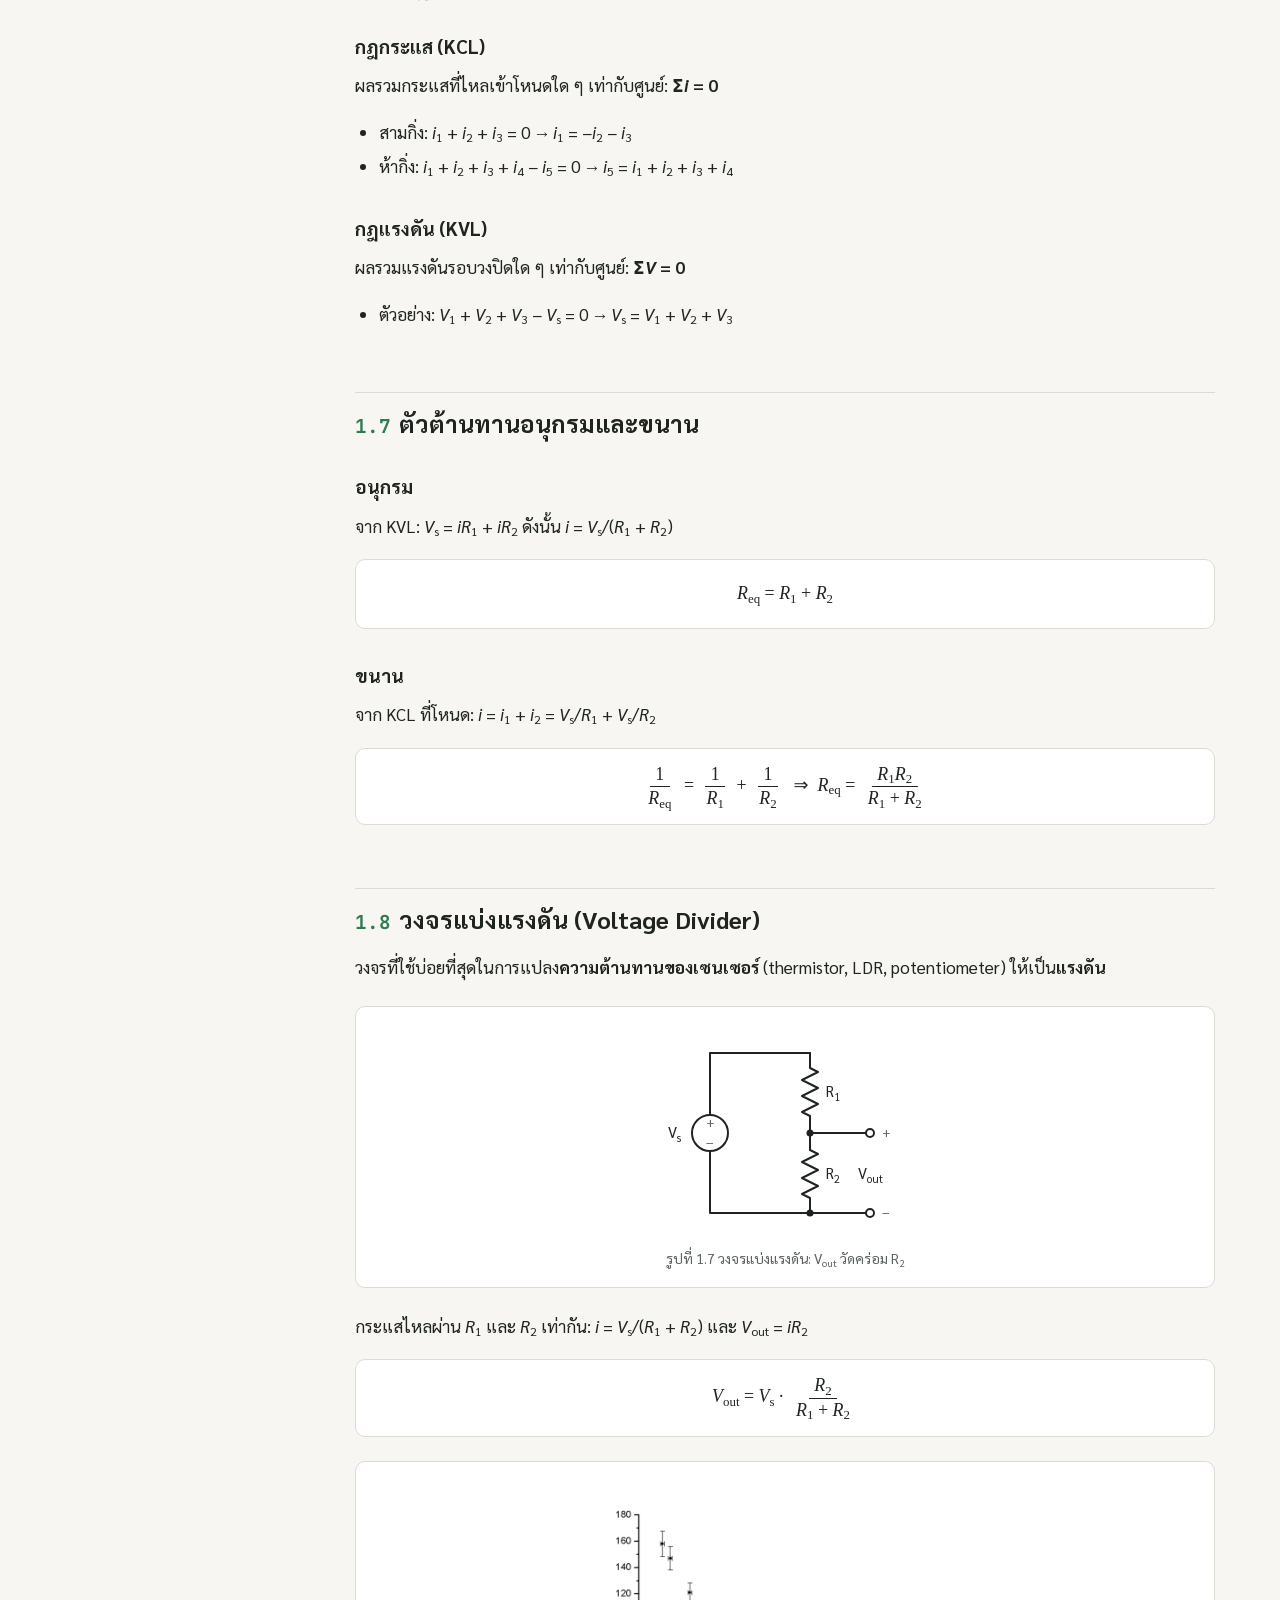
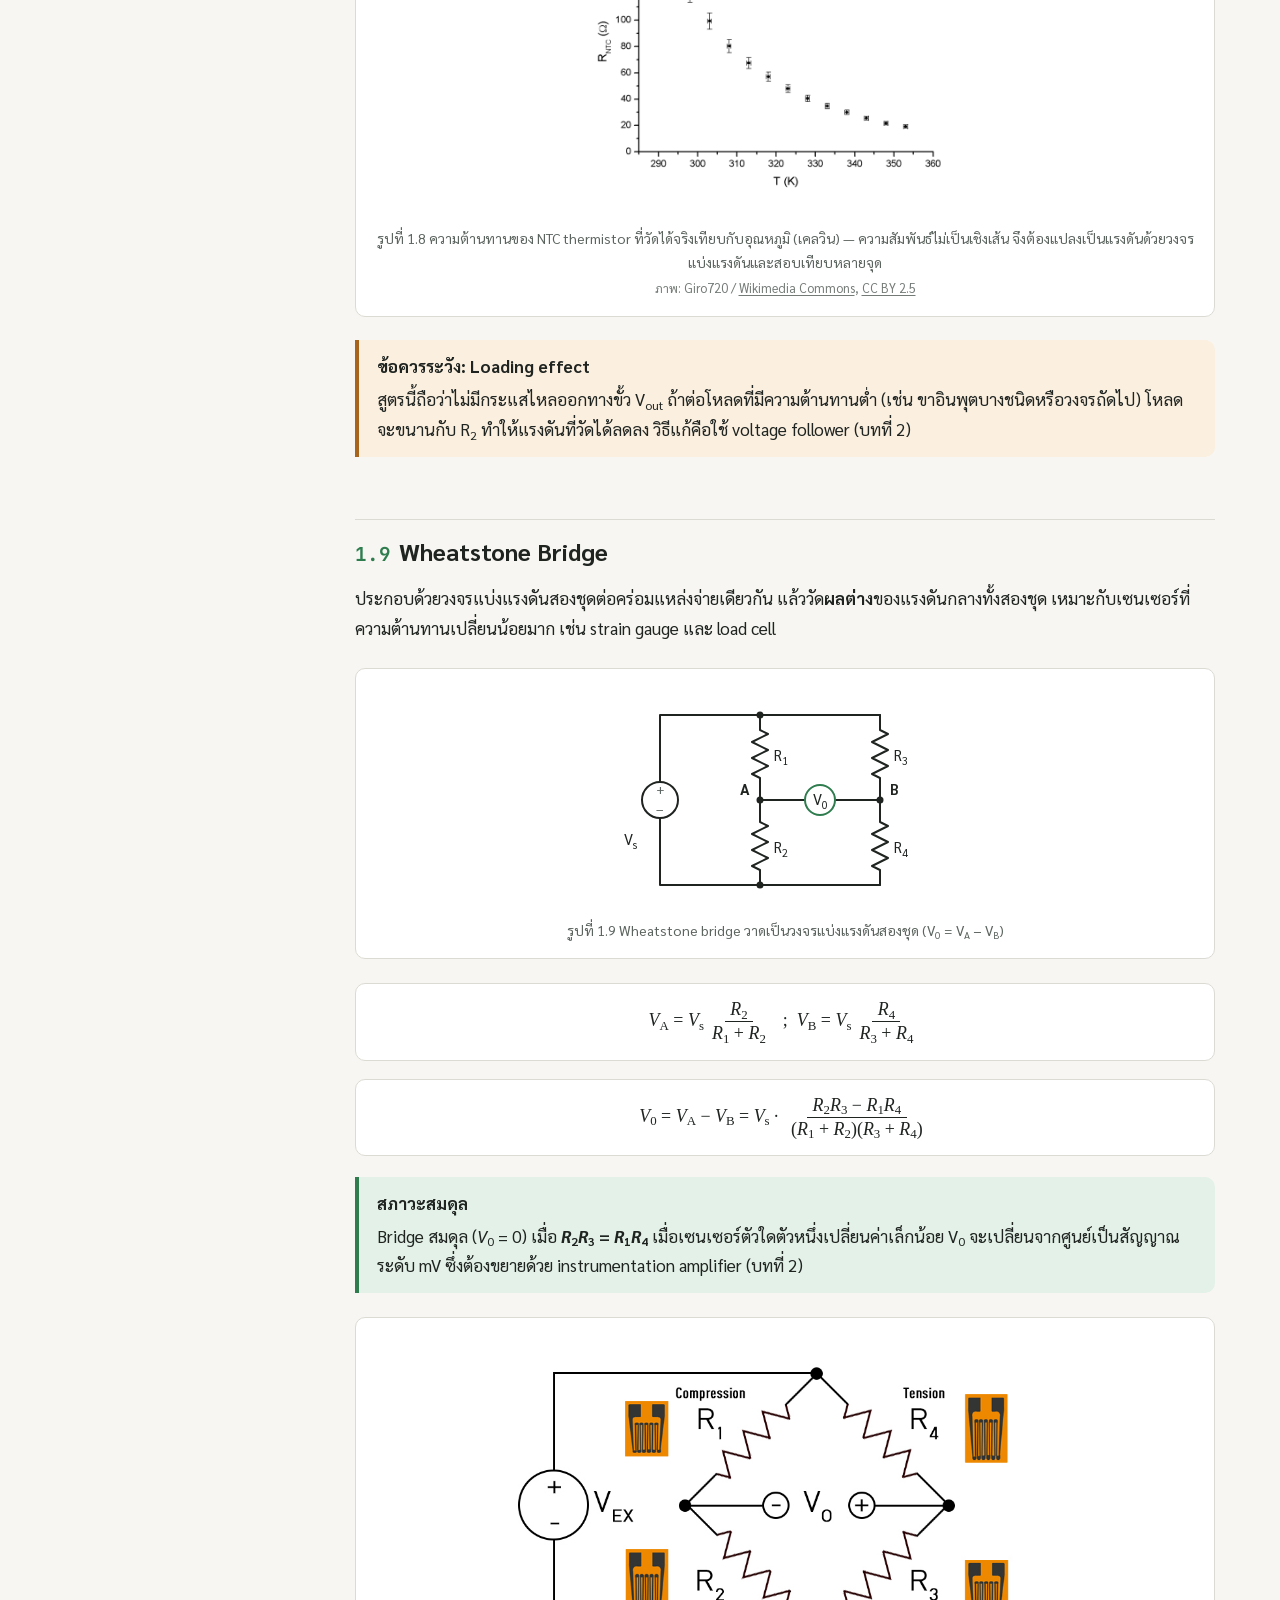
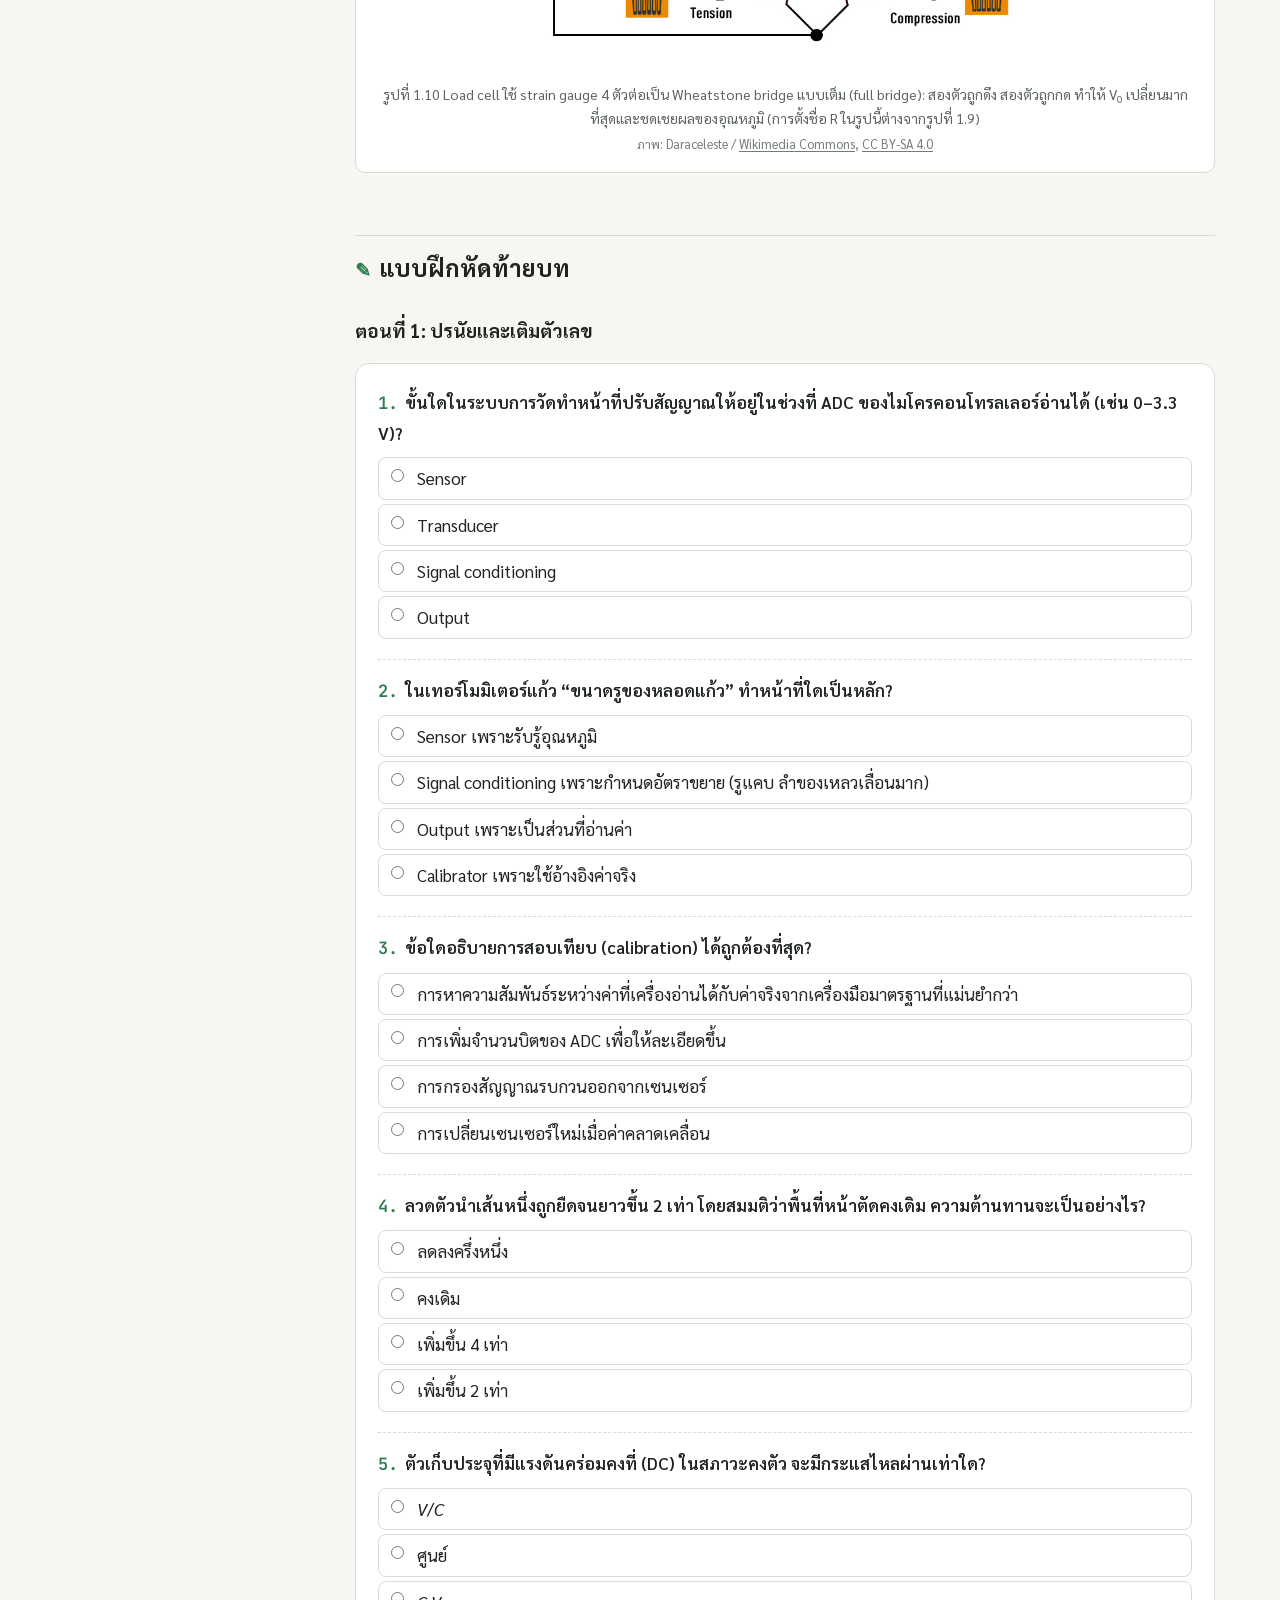
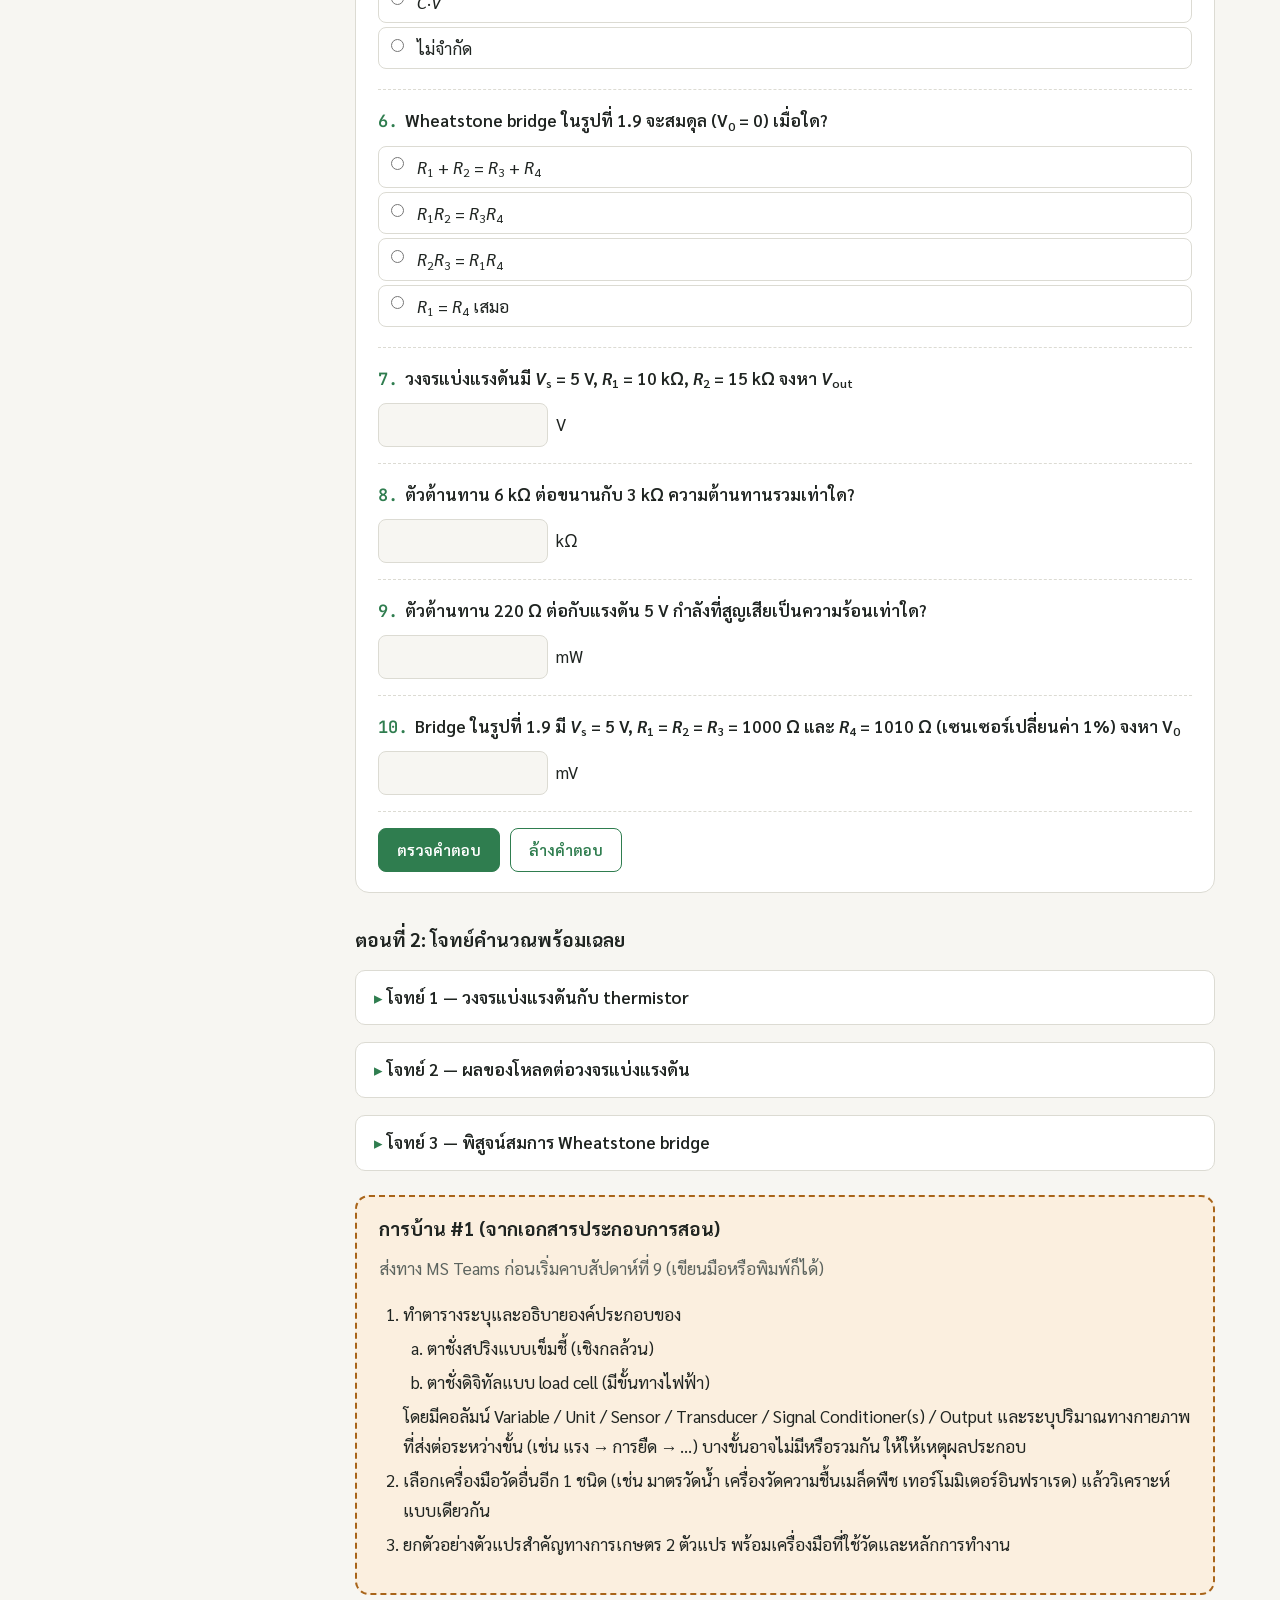
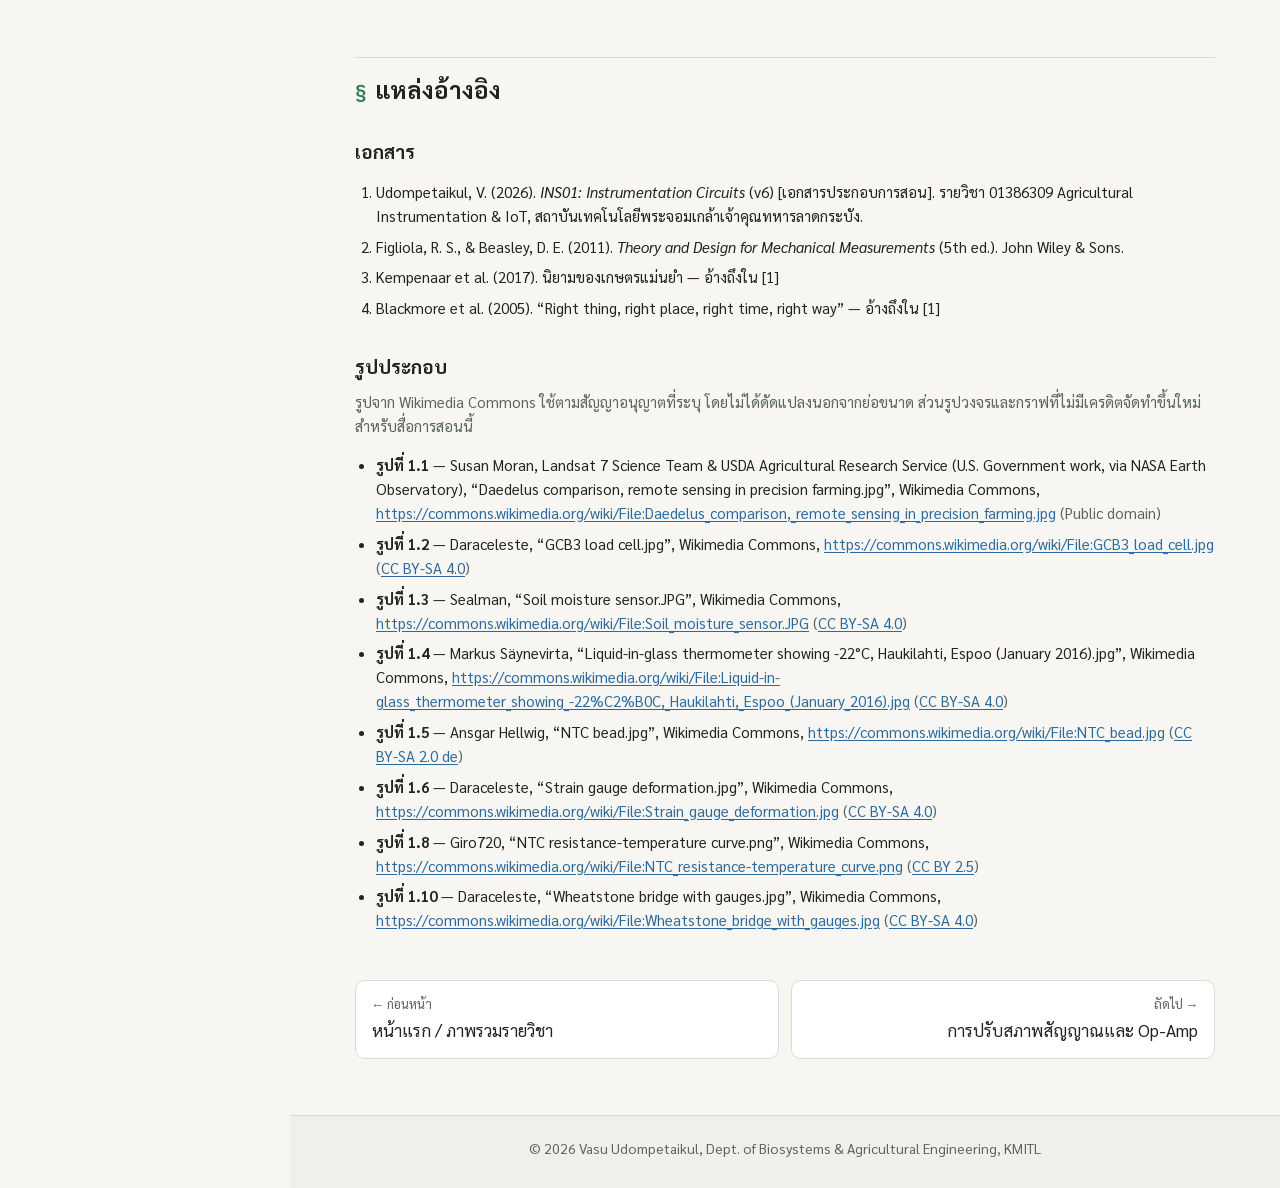
==== commit c8340eb7: "Add illustrative figures with citations to all chapters 27 images from Wikimedia Commons (CC/public " ====
--- a/ch1-circuits.html
+++ b/ch1-circuits.html
@@ -22,7 +22,7 @@
       <div class="eyebrow">บทที่ 1 · Instrumentation Circuits</div>
       <h1>เครื่องมือวัดและวงจรพื้นฐาน</h1>
       <p class="lead">เครื่องมือวัดทำอะไร ประกอบด้วยขั้นตอนใดบ้าง และวงจรไฟฟ้าพื้นฐานที่ใช้แปลงค่าจากเซนเซอร์ให้เป็นแรงดัน</p>
-      <div class="source">เรียบเรียงจาก INS01_Instrumentation_Circuits_v6</div>
+      <div class="source">เรียบเรียงจาก <a href="#ref-1">[1]</a> INS01_Instrumentation_Circuits_v6</div>
       <div class="objectives">
         <h4>เมื่อจบบทนี้ ผู้เรียนควรสามารถ</h4>
         <ul>
@@ -57,16 +57,21 @@
        ทั้งในงานพืช ปศุสัตว์ และสัตว์น้ำ</p>
     <div class="callout key">
       <span class="title">Precision Agriculture</span>
-      การจัดการโดยสังเกต วัด และตอบสนองต่อความแปรปรวน<em>ระหว่างแปลงและภายในแปลง</em> (Kempenaar et al., 2017)
-      หรือกล่าวสั้น ๆ ว่า “right thing, right place, right time, right way” (Blackmore et al., 2005)
+      การจัดการโดยสังเกต วัด และตอบสนองต่อความแปรปรวน<em>ระหว่างแปลงและภายในแปลง</em> (Kempenaar et al., 2017)<a class="cite" href="#ref-3">[3]</a>
+      หรือกล่าวสั้น ๆ ว่า “right thing, right place, right time, right way” (Blackmore et al., 2005)<a class="cite" href="#ref-4">[4]</a>
     </div>
     <p>ความแปรปรวนในแปลงมีทั้ง<strong>เชิงพื้นที่</strong>และ<strong>เชิงเวลา</strong> จึงต้องมีเครื่องมือที่วัดทั้งตำแหน่งและตัวแปรในแปลง
        ผลผลิตเป็นฟังก์ชันของปัจจัยการผลิตและตัวแปรสิ่งแวดล้อม
        <span class="en">(ชื่อเรียกอื่น: precision farming, farming by the inch, site-specific farming, prescription farming)</span></p>
+    <figure class="photo">
+      <img src="images/ch1-remote-sensing-farm.jpg" alt="ภาพ false-color สามภาพของแปลงเกษตรชุดเดียวกันจากการสำรวจระยะไกล (remote sensing) — สีที่ต่างกันภายในแปลงสะท้อนความแปรปรวนเชิงพื้นที่ ซึ่งเป็นหัวใจของเกษตรแม่นยำ" loading="lazy">
+      <figcaption>รูปที่ 1.1 ภาพ false-color สามภาพของแปลงเกษตรชุดเดียวกันจากการสำรวจระยะไกล (remote sensing) — สีที่ต่างกันภายในแปลงสะท้อน<strong>ความแปรปรวนเชิงพื้นที่</strong> ซึ่งเป็นหัวใจของเกษตรแม่นยำ
+        <span class="credit">ภาพ: Susan Moran, Landsat 7 Science Team &amp; USDA Agricultural Research Service (U.S. Government work, via NASA Earth Observatory) / <a href="https://commons.wikimedia.org/wiki/File:Daedelus_comparison,_remote_sensing_in_precision_farming.jpg">Wikimedia Commons</a>, Public domain</span></figcaption>
+    </figure>
 
     <!-- ===================================================== -->
     <h2 id="measurement-system"><span class="sec-no">1.2</span>ระบบการวัดทั่วไป</h2>
-    <p>เครื่องมือวัดทุกชนิดอธิบายได้ด้วยลำดับขั้นเดียวกัน (Figliola &amp; Beasley, 2011)</p>
+    <p>เครื่องมือวัดทุกชนิดอธิบายได้ด้วยลำดับขั้นเดียวกัน (Figliola &amp; Beasley, 2011)<a class="cite" href="#ref-2">[2]</a></p>
 
     <div class="chain">
       <div class="stage"><b>Sensor</b><small>รับรู้ปรากฏการณ์ทางกายภาพ</small></div>
@@ -95,6 +100,18 @@
       <dt><strong>Output</strong></dt>
       <dd>สิ่งที่คนหรือระบบอ่าน เช่น จอแสดงตัวเลข Serial Monitor กราฟบน IoT dashboard หรือการแจ้งเตือน</dd>
     </dl>
+    <div class="fig-row">
+    <figure class="photo">
+      <img src="images/ch1-load-cell.jpg" alt="Load cell แบบ single point: แรงกดทำให้ strain gauge ภายในเปลี่ยนความต้านทาน ได้สัญญาณระดับ mV — sensor และ transducer อยู่ในชิ้นเดียวกัน" loading="lazy">
+      <figcaption>รูปที่ 1.2 Load cell แบบ single point: แรงกดทำให้ strain gauge ภายในเปลี่ยนความต้านทาน ได้สัญญาณระดับ mV — sensor และ transducer อยู่ในชิ้นเดียวกัน
+        <span class="credit">ภาพ: Daraceleste / <a href="https://commons.wikimedia.org/wiki/File:GCB3_load_cell.jpg">Wikimedia Commons</a>, <a href="https://creativecommons.org/licenses/by-sa/4.0" rel="license">CC BY-SA 4.0</a></span></figcaption>
+    </figure>
+    <figure class="photo">
+      <img src="images/ch1-soil-moisture-sensor.jpg" alt="เครื่องวัดความชื้นดินแบบง่ายสำหรับงานสวน: หัววัด (sensor) กลไกแปลงสัญญาณ และหน้าปัด (output) รวมอยู่ในเครื่องเดียว" loading="lazy">
+      <figcaption>รูปที่ 1.3 เครื่องวัดความชื้นดินแบบง่ายสำหรับงานสวน: หัววัด (sensor) กลไกแปลงสัญญาณ และหน้าปัด (output) รวมอยู่ในเครื่องเดียว
+        <span class="credit">ภาพ: Sealman / <a href="https://commons.wikimedia.org/wiki/File:Soil_moisture_sensor.JPG">Wikimedia Commons</a>, <a href="https://creativecommons.org/licenses/by-sa/4.0" rel="license">CC BY-SA 4.0</a></span></figcaption>
+    </figure>
+    </div>
 
     <p>ตัวอย่างการไหลของข้อมูลในโครงงาน: <strong>เซนเซอร์ความชื้นดิน → แรงดัน → ADC → cloud → dashboard</strong></p>
 
@@ -114,6 +131,18 @@
         </tbody>
       </table>
     </div>
+    <div class="fig-row">
+    <figure class="photo">
+      <img src="images/ch1-glass-thermometer.jpg" alt="เทอร์โมมิเตอร์แบบของเหลวในหลอดแก้ว — ทุกขั้นของระบบการวัดเป็นเชิงกลทั้งหมด" loading="lazy">
+      <figcaption>รูปที่ 1.4 เทอร์โมมิเตอร์แบบของเหลวในหลอดแก้ว — ทุกขั้นของระบบการวัดเป็นเชิงกลทั้งหมด
+        <span class="credit">ภาพ: Markus Säynevirta / <a href="https://commons.wikimedia.org/wiki/File:Liquid-in-glass_thermometer_showing_-22%C2%B0C,_Haukilahti,_Espoo_(January_2016).jpg">Wikimedia Commons</a>, <a href="https://creativecommons.org/licenses/by-sa/4.0" rel="license">CC BY-SA 4.0</a></span></figcaption>
+    </figure>
+    <figure class="photo">
+      <img src="images/ch1-ntc-bead.jpg" alt="Thermistor แบบ NTC ชนิดเม็ด (bead) พร้อมสายหุ้มฉนวน — ความต้านทานลดลงเมื่ออุณหภูมิสูงขึ้น" loading="lazy">
+      <figcaption>รูปที่ 1.5 Thermistor แบบ NTC ชนิดเม็ด (bead) พร้อมสายหุ้มฉนวน — ความต้านทานลดลงเมื่ออุณหภูมิสูงขึ้น
+        <span class="credit">ภาพ: Ansgar Hellwig / <a href="https://commons.wikimedia.org/wiki/File:NTC_bead.jpg">Wikimedia Commons</a>, <a href="https://creativecommons.org/licenses/by-sa/2.0/de/deed.en" rel="license">CC BY-SA 2.0 de</a></span></figcaption>
+    </figure>
+    </div>
     <div class="callout key">
       <span class="title">บทเรียนสำคัญ</span>
       <ul>
@@ -152,6 +181,11 @@
     <div class="eq"><var>R</var> = <span class="frac"><span>ρ<var>L</var></span><span><var>A</var></span></span> <span class="label">ตัวนำสม่ำเสมอ</span></div>
     <p>ρ = สภาพต้านทาน (ขึ้นกับวัสดุและสภาพแวดล้อม เช่น อุณหภูมิ), <var>L</var> = ความยาว, <var>A</var> = พื้นที่หน้าตัด
        — นี่คือหลักการของ strain gauge: เมื่อถูกดึง <var>L</var> เพิ่มและ <var>A</var> ลด ทำให้ <var>R</var> เพิ่ม</p>
+    <figure class="photo">
+      <img src="images/ch1-strain-gauge-deformation.jpg" alt="Strain gauge บน load cell แบบตัว S: เมื่อถูกดึง (ซ้าย) เส้นลวดยาวขึ้นและบางลง R เพิ่ม เมื่อถูกกด (ขวา) เส้นลวดสั้นลงและหนาขึ้น R ลด" loading="lazy">
+      <figcaption>รูปที่ 1.6 Strain gauge บน load cell แบบตัว S: เมื่อถูกดึง (ซ้าย) เส้นลวดยาวขึ้นและบางลง <var>R</var> เพิ่ม เมื่อถูกกด (ขวา) เส้นลวดสั้นลงและหนาขึ้น <var>R</var> ลด
+        <span class="credit">ภาพ: Daraceleste / <a href="https://commons.wikimedia.org/wiki/File:Strain_gauge_deformation.jpg">Wikimedia Commons</a>, <a href="https://creativecommons.org/licenses/by-sa/4.0" rel="license">CC BY-SA 4.0</a></span></figcaption>
+    </figure>
 
     <h3>ตัวเก็บประจุ (Capacitor)</h3>
     <p>เก็บประจุ ความจุ <var>C</var> มีหน่วยเป็นฟารัด (F)</p>
@@ -214,12 +248,17 @@
         <text class="lbl-sm" x="222" y="114">+</text>
         <text class="lbl-sm" x="222" y="194">−</text>
       </svg>
-      <figcaption>รูปที่ 1.1 วงจรแบ่งแรงดัน: V<sub>out</sub> วัดคร่อม R<sub>2</sub></figcaption>
+      <figcaption>รูปที่ 1.7 วงจรแบ่งแรงดัน: V<sub>out</sub> วัดคร่อม R<sub>2</sub></figcaption>
     </figure>
 
     <p>กระแสไหลผ่าน <var>R</var><sub>1</sub> และ <var>R</var><sub>2</sub> เท่ากัน: <var>i</var> = <var>V</var><sub>s</sub>/(<var>R</var><sub>1</sub> + <var>R</var><sub>2</sub>) และ <var>V</var><sub>out</sub> = <var>iR</var><sub>2</sub></p>
     <div class="eq"><var>V</var><sub>out</sub> = <var>V</var><sub>s</sub> · <span class="frac"><span><var>R</var><sub>2</sub></span><span><var>R</var><sub>1</sub> + <var>R</var><sub>2</sub></span></span></div>
 
+    <figure class="photo diagram">
+      <img src="images/ch1-ntc-curve.png" alt="ความต้านทานของ NTC thermistor ที่วัดได้จริงเทียบกับอุณหภูมิ (เคลวิน) — ความสัมพันธ์ไม่เป็นเชิงเส้น จึงต้องแปลงเป็นแรงดันด้วยวงจรแบ่งแรงดันและสอบเทียบหลายจุด" loading="lazy">
+      <figcaption>รูปที่ 1.8 ความต้านทานของ NTC thermistor ที่วัดได้จริงเทียบกับอุณหภูมิ (เคลวิน) — ความสัมพันธ์ไม่เป็นเชิงเส้น จึงต้องแปลงเป็นแรงดันด้วยวงจรแบ่งแรงดันและสอบเทียบหลายจุด
+        <span class="credit">ภาพ: Giro720 / <a href="https://commons.wikimedia.org/wiki/File:NTC_resistance-temperature_curve.png">Wikimedia Commons</a>, <a href="https://creativecommons.org/licenses/by/2.5" rel="license">CC BY 2.5</a></span></figcaption>
+    </figure>
     <div class="callout warn">
       <span class="title">ข้อควรระวัง: Loading effect</span>
       สูตรนี้ถือว่าไม่มีกระแสไหลออกทางขั้ว V<sub>out</sub> ถ้าต่อโหลดที่มีความต้านทานต่ำ (เช่น ขาอินพุตบางชนิดหรือวงจรถัดไป)
@@ -258,7 +297,7 @@
         <text class="lbl" x="120" y="110" font-weight="700">A</text>
         <text class="lbl" x="270" y="110" font-weight="700">B</text>
       </svg>
-      <figcaption>รูปที่ 1.2 Wheatstone bridge วาดเป็นวงจรแบ่งแรงดันสองชุด (V<sub>0</sub> = V<sub>A</sub> − V<sub>B</sub>)</figcaption>
+      <figcaption>รูปที่ 1.9 Wheatstone bridge วาดเป็นวงจรแบ่งแรงดันสองชุด (V<sub>0</sub> = V<sub>A</sub> − V<sub>B</sub>)</figcaption>
     </figure>
 
     <div class="eq"><var>V</var><sub>A</sub> = <var>V</var><sub>s</sub><span class="frac"><span><var>R</var><sub>2</sub></span><span><var>R</var><sub>1</sub> + <var>R</var><sub>2</sub></span></span>
@@ -271,6 +310,12 @@
       เมื่อเซนเซอร์ตัวใดตัวหนึ่งเปลี่ยนค่าเล็กน้อย V<sub>0</sub> จะเปลี่ยนจากศูนย์เป็นสัญญาณระดับ mV
       ซึ่งต้องขยายด้วย instrumentation amplifier (บทที่ 2)
     </div>
+
+    <figure class="photo diagram">
+      <img src="images/ch1-bridge-gauges.jpg" alt="Load cell ใช้ strain gauge 4 ตัวต่อเป็น Wheatstone bridge แบบเต็ม (full bridge): สองตัวถูกดึง สองตัวถูกกด ทำให้ V0 เปลี่ยนมากที่สุดและชดเชยผลของอุณหภูมิ (การตั้งชื่อ R ในรูปนี้ต่างจากรูปที่ 1.9)" loading="lazy">
+      <figcaption>รูปที่ 1.10 Load cell ใช้ strain gauge 4 ตัวต่อเป็น Wheatstone bridge แบบเต็ม (full bridge): สองตัวถูกดึง สองตัวถูกกด ทำให้ V<sub>0</sub> เปลี่ยนมากที่สุดและชดเชยผลของอุณหภูมิ (การตั้งชื่อ R ในรูปนี้ต่างจากรูปที่ 1.9)
+        <span class="credit">ภาพ: Daraceleste / <a href="https://commons.wikimedia.org/wiki/File:Wheatstone_bridge_with_gauges.jpg">Wikimedia Commons</a>, <a href="https://creativecommons.org/licenses/by-sa/4.0" rel="license">CC BY-SA 4.0</a></span></figcaption>
+    </figure>
 
     <!-- ===================================================== -->
     <h2 id="exercises"><span class="sec-no">✎</span>แบบฝึกหัดท้ายบท</h2>
@@ -323,7 +368,7 @@
       </div>
 
       <div class="q" data-answer="c">
-        <p class="q-text">Wheatstone bridge ในรูปที่ 1.2 จะสมดุล (V<sub>0</sub> = 0) เมื่อใด?</p>
+        <p class="q-text">Wheatstone bridge ในรูปที่ 1.9 จะสมดุล (V<sub>0</sub> = 0) เมื่อใด?</p>
         <label class="opt"><input type="radio" value="a"> <var>R</var><sub>1</sub> + <var>R</var><sub>2</sub> = <var>R</var><sub>3</sub> + <var>R</var><sub>4</sub></label>
         <label class="opt"><input type="radio" value="b"> <var>R</var><sub>1</sub><var>R</var><sub>2</sub> = <var>R</var><sub>3</sub><var>R</var><sub>4</sub></label>
         <label class="opt"><input type="radio" value="c"> <var>R</var><sub>2</sub><var>R</var><sub>3</sub> = <var>R</var><sub>1</sub><var>R</var><sub>4</sub></label>
@@ -350,7 +395,7 @@
       </div>
 
       <div class="q" data-type="num" data-answer="-12.44" data-tol="0.02">
-        <p class="q-text">Bridge ในรูปที่ 1.2 มี <var>V</var><sub>s</sub> = 5 V, <var>R</var><sub>1</sub> = <var>R</var><sub>2</sub> = <var>R</var><sub>3</sub> = 1000 Ω และ <var>R</var><sub>4</sub> = 1010 Ω (เซนเซอร์เปลี่ยนค่า 1%) จงหา V<sub>0</sub></p>
+        <p class="q-text">Bridge ในรูปที่ 1.9 มี <var>V</var><sub>s</sub> = 5 V, <var>R</var><sub>1</sub> = <var>R</var><sub>2</sub> = <var>R</var><sub>3</sub> = 1000 Ω และ <var>R</var><sub>4</sub> = 1010 Ω (เซนเซอร์เปลี่ยนค่า 1%) จงหา V<sub>0</sub></p>
         <div class="num-input"><input type="number" step="any" aria-label="คำตอบ"> mV</div>
         <div class="explain" hidden>V<sub>0</sub> = 5 × (1000·1000 − 1000·1010) / [(2000)(2010)] = 5 × (−10,000)/4,020,000 = −0.01244 V ≈ <strong>−12.44 mV</strong>
           — ความต้านทานเปลี่ยน 1% ให้สัญญาณเพียงระดับสิบ mV จึงต้องขยายก่อนเข้า ADC</div>
@@ -413,6 +458,30 @@
       </ol>
     </div>
 
+    <!-- ===================================================== -->
+    <h2 id="references"><span class="sec-no">§</span>แหล่งอ้างอิง</h2>
+    <div class="refs">
+      <h3>เอกสาร</h3>
+      <ol>
+        <li id="ref-1">Udompetaikul, V. (2026). <em>INS01: Instrumentation Circuits</em> (v6) [เอกสารประกอบการสอน]. รายวิชา 01386309 Agricultural Instrumentation &amp; IoT, สถาบันเทคโนโลยีพระจอมเกล้าเจ้าคุณทหารลาดกระบัง.</li>
+        <li id="ref-2">Figliola, R. S., &amp; Beasley, D. E. (2011). <em>Theory and Design for Mechanical Measurements</em> (5th ed.). John Wiley &amp; Sons.</li>
+        <li id="ref-3">Kempenaar et al. (2017). นิยามของเกษตรแม่นยำ — อ้างถึงใน [1]</li>
+        <li id="ref-4">Blackmore et al. (2005). “Right thing, right place, right time, right way” — อ้างถึงใน [1]</li>
+      </ol>
+      <h3>รูปประกอบ</h3>
+      <p class="muted">รูปจาก Wikimedia Commons ใช้ตามสัญญาอนุญาตที่ระบุ โดยไม่ได้ดัดแปลงนอกจากย่อขนาด ส่วนรูปวงจรและกราฟที่ไม่มีเครดิตจัดทำขึ้นใหม่สำหรับสื่อการสอนนี้</p>
+      <ul>
+        <li><strong>รูปที่ 1.1</strong> — Susan Moran, Landsat 7 Science Team &amp; USDA Agricultural Research Service (U.S. Government work, via NASA Earth Observatory), “Daedelus comparison, remote sensing in precision farming.jpg”, Wikimedia Commons, <a href="https://commons.wikimedia.org/wiki/File:Daedelus_comparison,_remote_sensing_in_precision_farming.jpg">https://commons.wikimedia.org/wiki/File:Daedelus_comparison,_remote_sensing_in_precision_farming.jpg</a> <span class="lic">(Public domain)</span></li>
+        <li><strong>รูปที่ 1.2</strong> — Daraceleste, “GCB3 load cell.jpg”, Wikimedia Commons, <a href="https://commons.wikimedia.org/wiki/File:GCB3_load_cell.jpg">https://commons.wikimedia.org/wiki/File:GCB3_load_cell.jpg</a> <span class="lic">(<a href="https://creativecommons.org/licenses/by-sa/4.0" rel="license">CC BY-SA 4.0</a>)</span></li>
+        <li><strong>รูปที่ 1.3</strong> — Sealman, “Soil moisture sensor.JPG”, Wikimedia Commons, <a href="https://commons.wikimedia.org/wiki/File:Soil_moisture_sensor.JPG">https://commons.wikimedia.org/wiki/File:Soil_moisture_sensor.JPG</a> <span class="lic">(<a href="https://creativecommons.org/licenses/by-sa/4.0" rel="license">CC BY-SA 4.0</a>)</span></li>
+        <li><strong>รูปที่ 1.4</strong> — Markus Säynevirta, “Liquid-in-glass thermometer showing -22°C, Haukilahti, Espoo (January 2016).jpg”, Wikimedia Commons, <a href="https://commons.wikimedia.org/wiki/File:Liquid-in-glass_thermometer_showing_-22%C2%B0C,_Haukilahti,_Espoo_(January_2016).jpg">https://commons.wikimedia.org/wiki/File:Liquid-in-glass_thermometer_showing_-22%C2%B0C,_Haukilahti,_Espoo_(January_2016).jpg</a> <span class="lic">(<a href="https://creativecommons.org/licenses/by-sa/4.0" rel="license">CC BY-SA 4.0</a>)</span></li>
+        <li><strong>รูปที่ 1.5</strong> — Ansgar Hellwig, “NTC bead.jpg”, Wikimedia Commons, <a href="https://commons.wikimedia.org/wiki/File:NTC_bead.jpg">https://commons.wikimedia.org/wiki/File:NTC_bead.jpg</a> <span class="lic">(<a href="https://creativecommons.org/licenses/by-sa/2.0/de/deed.en" rel="license">CC BY-SA 2.0 de</a>)</span></li>
+        <li><strong>รูปที่ 1.6</strong> — Daraceleste, “Strain gauge deformation.jpg”, Wikimedia Commons, <a href="https://commons.wikimedia.org/wiki/File:Strain_gauge_deformation.jpg">https://commons.wikimedia.org/wiki/File:Strain_gauge_deformation.jpg</a> <span class="lic">(<a href="https://creativecommons.org/licenses/by-sa/4.0" rel="license">CC BY-SA 4.0</a>)</span></li>
+        <li><strong>รูปที่ 1.8</strong> — Giro720, “NTC resistance-temperature curve.png”, Wikimedia Commons, <a href="https://commons.wikimedia.org/wiki/File:NTC_resistance-temperature_curve.png">https://commons.wikimedia.org/wiki/File:NTC_resistance-temperature_curve.png</a> <span class="lic">(<a href="https://creativecommons.org/licenses/by/2.5" rel="license">CC BY 2.5</a>)</span></li>
+        <li><strong>รูปที่ 1.10</strong> — Daraceleste, “Wheatstone bridge with gauges.jpg”, Wikimedia Commons, <a href="https://commons.wikimedia.org/wiki/File:Wheatstone_bridge_with_gauges.jpg">https://commons.wikimedia.org/wiki/File:Wheatstone_bridge_with_gauges.jpg</a> <span class="lic">(<a href="https://creativecommons.org/licenses/by-sa/4.0" rel="license">CC BY-SA 4.0</a>)</span></li>
+      </ul>
+    </div>
+
     <div id="pager"></div>
   </main>
 
--- a/style.css
+++ b/style.css
@@ -361,6 +361,25 @@
 }
 figure svg { display: block; margin: 0 auto; height: auto; color: var(--text); }
 figcaption { font-size: 14px; color: var(--text-muted); margin-top: 8px; }
+/* รูปประกอบจากแหล่งภายนอก */
+figure.photo img {
+  display: block;
+  margin: 0 auto;
+  max-height: 340px;
+  width: auto;
+  border-radius: 6px;
+  background: #fff;           /* แผนภาพโปร่งใสต้องมีพื้นขาว อ่านได้ทั้งโหมดสว่างและมืด */
+}
+figure.photo.diagram img { padding: 8px; }
+figure.photo.wide img { max-height: none; width: 100%; }
+figcaption .credit { display: block; font-size: 12.5px; margin-top: 3px; opacity: .85; }
+figcaption .credit a { color: inherit; }
+.cite { font-size: .75em; vertical-align: super; line-height: 0; text-decoration: none; }
+
+.refs { font-size: 15px; line-height: 1.6; }
+.refs li { margin: .45em 0; overflow-wrap: anywhere; }
+.refs .lic { color: var(--text-muted); }
+
 .fig-row { display: grid; grid-template-columns: repeat(auto-fit, minmax(260px, 1fr)); gap: 16px; }
 .fig-row figure { margin: 0; }
 
@@ -436,10 +455,9 @@
 .q .q-text { margin: 0 0 .5em; font-weight: 600; }
 .q .q-text .qn { color: var(--accent); font-family: var(--mono); margin-right: .4em; }
 .q label.opt {
-  display: flex;
-  gap: 10px;
-  align-items: flex-start;
-  padding: 7px 12px;
+  display: block;
+  position: relative;
+  padding: 7px 12px 7px 38px;
   margin: 4px 0;
   border: 1px solid var(--border);
   border-radius: 8px;
@@ -447,7 +465,7 @@
   line-height: 1.55;
 }
 .q label.opt:hover { background: var(--surface-2); }
-.q label.opt input { margin-top: .35em; accent-color: var(--accent); }
+.q label.opt input { position: absolute; left: 12px; top: calc(7px + .775em - 6.5px); margin: 0; accent-color: var(--accent); }
 .q label.opt.correct { border-color: var(--ok); background: var(--accent-soft); }
 .q label.opt.wrong { border-color: var(--bad); background: var(--bad-soft); }
 .q .num-input { display: flex; flex-wrap: wrap; align-items: center; gap: 8px; }
